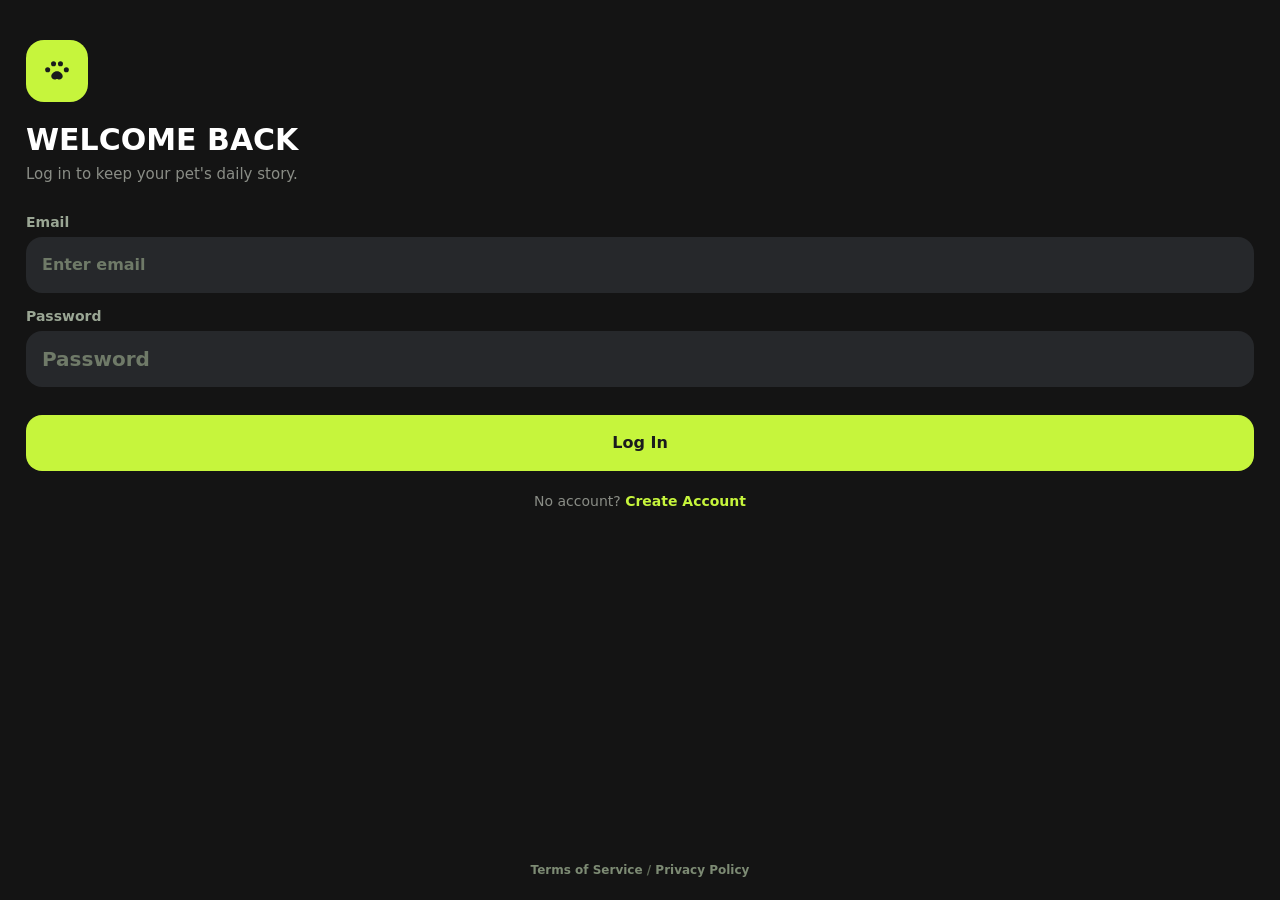
==== index.html @ 11e6fd31 "1.0" ====
<!doctype html>
<html lang="zh-CN">
  <head>
    <meta charset="UTF-8" />
    <meta name="viewport" content="width=device-width, initial-scale=1.0, maximum-scale=1.0, user-scalable=no, viewport-fit=cover" />
    <title>Yalovy</title>
    <script defer src="./assets/index-zCq4z4ru.js"></script>
    <link rel="stylesheet" href="./assets/style-DyF8mFxk.css">
  </head>
  <body>
    <div id="app"></div>
  </body>
</html>
---- assets/style-DyF8mFxk.css ----
uni-toast{position:fixed;top:0;right:0;bottom:0;left:0;z-index:999;display:block;box-sizing:border-box;pointer-events:none;font-size:16px}.uni-sample-toast{position:fixed;z-index:999;top:50%;left:50%;transform:translate(-50%,-50%);text-align:center;max-width:80%}.uni-simple-toast__text{display:inline-block;vertical-align:middle;color:#fff;background-color:rgba(17,17,17,.7);padding:10px 20px;border-radius:5px;font-size:13px;text-align:center;max-width:100%;word-break:break-word;white-space:normal}uni-toast .uni-mask{pointer-events:auto}.uni-toast{position:fixed;z-index:999;width:8em;top:50%;left:50%;transform:translate(-50%,-50%);background:rgba(17,17,17,.7);text-align:center;border-radius:5px;color:#fff}.uni-toast *{box-sizing:border-box}.uni-toast__icon{margin:20px 0 0;width:38px!important;height:38px!important;vertical-align:baseline!important}.uni-icon_toast{margin:15px 0 0}.uni-icon_toast.uni-icon-success-no-circle:before{color:#fff;font-size:55px}.uni-icon_toast.uni-loading{margin:20px 0 0;width:38px;height:38px;vertical-align:baseline}.uni-toast__content{margin:0 auto 15px;width:86%;overflow:hidden;white-space:nowrap}*{margin:0;-webkit-tap-highlight-color:transparent}html,body{-webkit-user-select:none;-moz-user-select:none;user-select:none;width:100%;height:100%}body{overflow-x:hidden;font-size:16px}uni-app,uni-page,uni-page-wrapper,uni-page-body{display:block;box-sizing:border-box;width:100%}uni-page-wrapper{position:relative}#app,uni-app,uni-page,uni-page-wrapper{height:100%}.uni-mask{position:fixed;z-index:999;top:0;right:0;left:0;bottom:0;background:rgba(0,0,0,.5)}.uni-fade-enter-active,.uni-fade-leave-active{transition-duration:.25s;transition-property:opacity;transition-timing-function:ease}.uni-fade-enter-from,.uni-fade-leave-active{opacity:0}.uni-loading,uni-button[loading]:before{background-color:transparent;background-image:url(data:image/svg+xml;base64,\ [base64]);background-repeat:no-repeat}.uni-loading{width:20px;height:20px;display:inline-block;vertical-align:middle;animation:uni-loading 1s steps(12,end) infinite;background-size:100%}@keyframes uni-loading{0%{transform:rotate3d(0,0,1,0)}to{transform:rotate3d(0,0,1,360deg)}}html{--primary-color: #007aff;--UI-BG: #fff;--UI-BG-1: #f7f7f7;--UI-BG-2: #fff;--UI-BG-3: #f7f7f7;--UI-BG-4: #4c4c4c;--UI-BG-5: #fff;--UI-FG: #000;--UI-FG-0: rgba(0, 0, 0, .9);--UI-FG-HALF: rgba(0, 0, 0, .9);--UI-FG-1: rgba(0, 0, 0, .5);--UI-FG-2: rgba(0, 0, 0, .3);--UI-FG-3: rgba(0, 0, 0, .1)}uni-page[data-type] uni-page-body{background-color:transparent}body:after{position:fixed;content:"";left:-1000px;top:-1000px;animation:shadow-preload .1s;animation-delay:3s}@keyframes shadow-preload{0%{background-image:url(https://cdn.dcloud.net.cn/img/shadow-grey.png)}to{background-image:url(https://cdn.dcloud.net.cn/img/shadow-grey.png)}}.uni-async-error{position:absolute;left:0;right:0;top:0;bottom:0;color:#999;padding:100px 10px;text-align:center}.uni-async-loading{box-sizing:border-box;width:100%;padding:50px;text-align:center}.uni-async-loading .uni-loading{width:30px;height:30px}uni-view{display:block}uni-view[hidden]{display:none}uni-text[selectable]{cursor:auto;-webkit-user-select:text;-moz-user-select:text;user-select:text}uni-text{white-space:pre-line}.top-safe-area[data-v-f0c35778]{height:var(--poetry-safe-area-top, 0px);height:max(var(--poetry-safe-area-top, 0px),env(safe-area-inset-top,0px));flex:0 0 auto}.splash-page[data-v-231bbed0]{position:relative;min-height:100vh;overflow:hidden;background:var(--petone-color-gradient-splash);color:var(--petone-color-text-primary);font-family:Nunito,SF Pro Text,system-ui,sans-serif}.splash-page--silent[data-v-231bbed0]{background:var(--petone-color-surface-deep)}.splash-content[data-v-231bbed0]{position:absolute;top:max(var(--poetry-safe-area-top, 0px),env(safe-area-inset-top,0px));right:0;bottom:0;left:0;display:flex;align-items:center;padding:0 1.5rem;flex-direction:column;justify-content:center;box-sizing:border-box;text-align:center}.logo-card[data-v-231bbed0]{display:flex;align-items:center;justify-content:center;width:7.5rem;height:7.5rem;margin-bottom:1.5rem;border-radius:2.25rem;background:var(--petone-color-primary);box-shadow:0 1.25rem 3.125rem var(--petone-color-primary-glow);color:var(--petone-color-background)}.logo-card__icon[data-v-231bbed0]{width:4rem;height:4rem}.brand-copy[data-v-231bbed0]{display:flex;align-items:center;margin-bottom:.75rem;flex-direction:column}.brand-copy__title[data-v-231bbed0]{display:block;color:var(--petone-color-text-primary);font-family:Arial Black,Nunito,system-ui,sans-serif;font-size:1.875rem;font-weight:900;line-height:1.1}.brand-copy__tagline[data-v-231bbed0]{display:block;color:var(--petone-color-text-tertiary);font-size:.9375rem;font-weight:700;line-height:1.2}.icon-mask[data-v-231bbed0]{background:currentColor;mask:var(--icon-url) center/contain no-repeat;-webkit-mask:var(--icon-url) center/contain no-repeat}.page[data-v-a22d96d7]{position:relative;min-height:100vh;overflow:hidden;background:var(--petone-color-surface);color:var(--petone-color-text-primary)}.background-preview[data-v-a22d96d7]{position:absolute;top:0;right:0;bottom:0;left:0;display:flex;flex-direction:column;gap:.875rem;padding:1.375rem;opacity:.5}.preview-title[data-v-a22d96d7]{width:55%;height:1.5rem;border-radius:.4375rem;background:var(--petone-color-surface-warm)}.preview-card[data-v-a22d96d7]{height:13.125rem;border-radius:1.125rem;background:var(--petone-color-surface-warm)}.preview-panel[data-v-a22d96d7]{height:5.625rem;border-radius:.875rem;background:var(--petone-color-surface-warm)}.overlay[data-v-a22d96d7]{position:absolute;top:0;right:0;bottom:0;left:0;background:var(--petone-color-overlay-warm)}.sheet[data-v-a22d96d7]{position:absolute;right:0;bottom:0;left:0;display:flex;flex-direction:column;gap:.875rem;max-height:80vh;overflow-y:auto;border-radius:1.5rem 1.5rem 0 0;background:var(--petone-color-surface);padding:1.5rem 1.375rem 1.75rem;animation:sheet-enter-a22d96d7 .3s ease-out}.sheet__handle[data-v-a22d96d7]{align-self:center;width:2.75rem;height:.3125rem;border-radius:.1875rem;background:var(--petone-color-border)}.sheet__title[data-v-a22d96d7]{color:var(--petone-color-text-primary);font-size:1.25rem;font-weight:800;line-height:1.2}.sheet__intro[data-v-a22d96d7],.agreement-note[data-v-a22d96d7],.term-section__content[data-v-a22d96d7]{color:var(--petone-color-text-warm);font-size:.8125rem;line-height:1.75}.agreement-note__link[data-v-a22d96d7]{color:var(--petone-button-primary);font-weight:700}.terms-list[data-v-a22d96d7]{display:flex;flex-direction:column;gap:.75rem}.term-section[data-v-a22d96d7]{display:flex;flex-direction:column;gap:.25rem}.term-section__title[data-v-a22d96d7]{color:var(--petone-color-text-primary);font-size:.84375rem;font-weight:700;line-height:1.25}.agree-button[data-v-a22d96d7]{display:flex;flex:0 0 auto;align-items:center;justify-content:center;height:3.25rem;border-radius:.875rem;background:var(--petone-button-primary);color:var(--petone-color-text-primary);font-size:.9375rem;font-weight:700}.required-note[data-v-a22d96d7]{color:var(--petone-color-text-muted);font-size:.75rem;line-height:1;text-align:center}@keyframes sheet-enter-a22d96d7{0%{transform:translateY(2.5rem)}to{transform:translateY(0)}}uni-input{display:block;font-size:16px;line-height:1.4em;height:1.4em;min-height:1.4em;overflow:hidden}uni-input[hidden]{display:none}.uni-input-wrapper,.uni-input-placeholder,.uni-input-form,.uni-input-input{outline:none;border:none;padding:0;margin:0;text-decoration:inherit}.uni-input-wrapper,.uni-input-form{display:flex;position:relative;width:100%;height:100%;flex-direction:column;justify-content:center}.uni-input-placeholder,.uni-input-input{width:100%}.uni-input-placeholder{position:absolute;top:auto!important;left:0;color:gray;overflow:hidden;text-overflow:clip;white-space:pre;word-break:keep-all;pointer-events:none;line-height:inherit}.uni-input-input{position:relative;display:block;height:100%;background:none;color:inherit;opacity:1;font:inherit;line-height:inherit;letter-spacing:inherit;text-align:inherit;text-indent:inherit;text-transform:inherit;text-shadow:inherit}.uni-input-input[type=search]::-webkit-search-cancel-button,.uni-input-input[type=search]::-webkit-search-decoration{display:none}.uni-input-input::-webkit-outer-spin-button,.uni-input-input::-webkit-inner-spin-button{-webkit-appearance:none;appearance:none;margin:0}.uni-input-input[type=number]{-moz-appearance:textfield}.uni-input-input:disabled{-webkit-text-fill-color:currentcolor}uni-scroll-view{display:block;width:100%}uni-scroll-view[hidden]{display:none}.uni-scroll-view{position:relative;-webkit-overflow-scrolling:touch;width:100%;height:100%;max-height:inherit}.uni-scroll-view-scrollbar-hidden::-webkit-scrollbar{display:none}.uni-scroll-view-scrollbar-hidden{-moz-scrollbars:none;scrollbar-width:none}.uni-scroll-view-content{width:100%;height:100%}.uni-scroll-view-refresher{position:relative;overflow:hidden;flex-shrink:0}.uni-scroll-view-refresher-container{position:absolute;width:100%;bottom:0;display:flex;flex-direction:column-reverse}.uni-scroll-view-refresh{position:absolute;top:0;left:0;right:0;bottom:0;display:flex;flex-direction:row;justify-content:center;align-items:center}.uni-scroll-view-refresh-inner{display:flex;align-items:center;justify-content:center;line-height:0;width:40px;height:40px;border-radius:50%;background-color:#fff;box-shadow:0 1px 6px rgba(0,0,0,.118),0 1px 4px rgba(0,0,0,.118)}.uni-scroll-view-refresh__spinner{transform-origin:center center;animation:uni-scroll-view-refresh-rotate 2s linear infinite}.uni-scroll-view-refresh__spinner>circle{stroke:currentColor;stroke-linecap:round;animation:uni-scroll-view-refresh-dash 2s linear infinite}@keyframes uni-scroll-view-refresh-rotate{0%{transform:rotate(0)}to{transform:rotate(360deg)}}@keyframes uni-scroll-view-refresh-dash{0%{stroke-dasharray:1,200;stroke-dashoffset:0}50%{stroke-dasharray:89,200;stroke-dashoffset:-35px}to{stroke-dasharray:89,200;stroke-dashoffset:-124px}}.login-page[data-v-77a50a2f]{min-height:100vh;overflow:hidden;background:var(--petone-color-surface-deep);color:var(--petone-color-text-primary);font-family:Nunito,SF Pro Text,system-ui,sans-serif}.login-panel[data-v-77a50a2f]{box-sizing:border-box;display:flex;min-height:calc(100vh - max(var(--poetry-safe-area-top, 0px),env(safe-area-inset-top,0px)));padding:2.5rem 1.625rem 1.3125rem;flex-direction:column}.logo-card[data-v-77a50a2f]{display:flex;align-items:center;justify-content:center;width:3.875rem;height:3.875rem;margin:0 0 1.375rem;border-radius:1.125rem;background:var(--petone-color-primary);color:var(--petone-color-background)}.logo-card__icon[data-v-77a50a2f]{width:2rem;height:2rem}.hero-copy[data-v-77a50a2f]{display:flex;margin-bottom:1.875rem;flex-direction:column}.hero-copy__title[data-v-77a50a2f]{display:block;color:var(--petone-color-text-primary);font-family:Arial Black,Nunito,system-ui,sans-serif;font-size:1.875rem;font-weight:900;line-height:1.08}.hero-copy__subtitle[data-v-77a50a2f]{display:block;margin-top:.5rem;color:var(--petone-color-text-secondary);font-size:.9375rem;font-weight:500;line-height:1.35}.form-stack[data-v-77a50a2f]{display:flex;flex-direction:column;gap:1rem}.field-block[data-v-77a50a2f]{display:flex;flex-direction:column;gap:.5rem}.field-block__label[data-v-77a50a2f]{color:var(--petone-color-text-tertiary);font-size:.875rem;font-weight:800;line-height:1}.field-input[data-v-77a50a2f]{box-sizing:border-box;display:flex;align-items:center;width:100%;height:3.5rem;border:0;border-radius:1rem;background:var(--petone-color-surface);color:var(--petone-color-text-primary);font-size:1rem;font-weight:700;line-height:3.5rem;padding:0 1rem}.field-input__control[data-v-77a50a2f]{box-sizing:border-box;width:100%;height:3.5rem;color:var(--petone-color-text-primary);font-size:1rem;font-weight:700;line-height:3.5rem}.field-input__placeholder[data-v-77a50a2f]{color:var(--petone-color-text-subtle)}.field-input--password[data-v-77a50a2f],.field-input--password .field-input__control[data-v-77a50a2f]{font-size:1.25rem}.error-message[data-v-77a50a2f]{display:block;min-height:1rem;margin-top:.6875rem;color:var(--petone-color-text-error);font-size:.8125rem;font-weight:700;line-height:1.25}.login-button[data-v-77a50a2f],.apple-button[data-v-77a50a2f]{display:flex;align-items:center;justify-content:center;height:3.5rem;border-radius:1rem;font-size:1rem;line-height:1}.login-button[data-v-77a50a2f]{margin-top:1.75rem;background:var(--petone-color-primary);color:var(--petone-color-background);font-weight:900}.login-button--disabled[data-v-77a50a2f],.apple-button--disabled[data-v-77a50a2f]{opacity:.72}.login-loading-overlay[data-v-77a50a2f]{position:fixed;z-index:50;top:0;right:0;bottom:0;left:0;display:flex;align-items:center;justify-content:center;background:var(--petone-color-surface-overlay-strong);animation:login-loading-overlay-in-77a50a2f .16s ease-out both}.login-loading-overlay__content[data-v-77a50a2f]{display:flex;align-items:center;gap:.625rem;padding:.8125rem 1rem;border:.03125rem solid var(--petone-color-border-primary-subtle);border-radius:.75rem;background:var(--petone-color-surface);box-shadow:0 .5625rem 1.3125rem var(--petone-color-overlay-soft)}.login-loading-overlay__ring[data-v-77a50a2f]{box-sizing:border-box;width:1.0625rem;height:1.0625rem;border:.125rem solid var(--petone-color-primary-border-soft);border-top-color:var(--petone-color-primary);border-radius:50%;animation:login-loading-ring-spin-77a50a2f .68s linear infinite}.login-loading-overlay__label[data-v-77a50a2f]{color:var(--petone-color-text-primary);font-size:.875rem;font-weight:800;line-height:1}.apple-button[data-v-77a50a2f]{gap:.5rem;margin-top:.875rem;background:var(--petone-color-surface);color:var(--petone-color-text-primary);font-weight:800}.apple-button__mark[data-v-77a50a2f]{position:relative;width:.9375rem;height:1.0625rem;border-radius:58% 58% 54% 54%;background:var(--petone-color-text-primary)}.apple-button__mark[data-v-77a50a2f]:before{position:absolute;top:.28125rem;right:-.21875rem;width:.5rem;height:.46875rem;border-radius:50%;background:var(--petone-color-surface);content:""}.apple-button__leaf[data-v-77a50a2f]{position:absolute;top:-.28125rem;right:.0625rem;width:.4375rem;height:.3125rem;border-radius:.4375rem 0;background:var(--petone-color-text-primary);transform:rotate(-28deg)}.signup-copy[data-v-77a50a2f]{margin-top:1.375rem;color:var(--petone-color-text-secondary);font-size:.875rem;line-height:1.2;text-align:center}.signup-copy__link[data-v-77a50a2f]{color:var(--petone-color-primary);font-weight:900}.legal-copy[data-v-77a50a2f]{margin-top:auto;padding-top:1.375rem;color:var(--petone-color-text-placeholder);font-size:.75rem;font-weight:600;line-height:1.4;text-align:center}.legal-copy__link[data-v-77a50a2f]{color:var(--petone-color-text-helper)}.legal-overlay[data-v-77a50a2f]{position:fixed;z-index:30;top:0;right:0;bottom:0;left:0;display:flex;align-items:flex-end;background:var(--petone-color-overlay-player);animation:legal-overlay-in-77a50a2f .26s ease forwards}.legal-overlay--closing[data-v-77a50a2f]{animation:legal-overlay-out-77a50a2f .26s ease forwards}.legal-sheet[data-v-77a50a2f]{box-sizing:border-box;width:100%;max-height:78vh;overflow:hidden;padding:.5625rem 1.125rem max(1.3125rem,env(safe-area-inset-bottom,0px));border-radius:1.25rem 1.25rem 0 0;background:var(--petone-color-background);box-shadow:0 -.875rem 2.5rem var(--petone-color-overlay-shadow);animation:legal-sheet-in-77a50a2f .26s cubic-bezier(.22,.61,.36,1) forwards}.legal-sheet--closing[data-v-77a50a2f]{animation:legal-sheet-out-77a50a2f .26s cubic-bezier(.4,0,1,1) forwards}.legal-sheet__handle[data-v-77a50a2f]{width:2.25rem;height:.25rem;margin:0 auto .8125rem;border-radius:31.21875rem;background:var(--petone-color-surface-input)}.legal-sheet__header[data-v-77a50a2f]{display:flex;align-items:center;gap:.625rem;padding-bottom:.75rem}.legal-sheet__title[data-v-77a50a2f]{flex:1;color:var(--petone-color-text-primary);font-family:Arial Black,Nunito,system-ui,sans-serif;font-size:1.0625rem;font-weight:900;line-height:1.2}.legal-sheet__close[data-v-77a50a2f]{width:1.375rem;height:1.375rem;color:var(--petone-color-text-tertiary);flex:0 0 1.375rem}.legal-sheet__scroll[data-v-77a50a2f]{max-height:calc(78vh - 4.4375rem)}.legal-sheet__updated[data-v-77a50a2f]{display:block;margin-bottom:.875rem;color:var(--petone-color-text-tertiary);font-size:.8125rem;font-weight:700;line-height:1.55}.legal-section[data-v-77a50a2f]{margin-bottom:.9375rem}.legal-section__title[data-v-77a50a2f]{display:block;margin-bottom:.1875rem;color:var(--petone-color-text-primary);font-size:.875rem;font-weight:900;line-height:1.5}.legal-section__content[data-v-77a50a2f]{display:block;color:var(--petone-color-text-tertiary);font-size:.84375rem;font-weight:600;line-height:1.62}@keyframes legal-overlay-in-77a50a2f{0%{opacity:0}to{opacity:1}}@keyframes legal-overlay-out-77a50a2f{0%{opacity:1}to{opacity:0}}@keyframes legal-sheet-in-77a50a2f{0%{transform:translateY(100%)}to{transform:translateY(0)}}@keyframes login-loading-overlay-in-77a50a2f{0%{opacity:0}to{opacity:1}}@keyframes login-loading-ring-spin-77a50a2f{to{transform:rotate(360deg)}}@keyframes legal-sheet-out-77a50a2f{0%{transform:translateY(0)}to{transform:translateY(100%)}}.icon-mask[data-v-77a50a2f]{background:currentColor;mask:var(--icon-url) center/contain no-repeat;-webkit-mask:var(--icon-url) center/contain no-repeat}.signup-page[data-v-331e8e8e]{min-height:100vh;overflow:hidden;background:var(--petone-color-surface-deep);color:var(--petone-color-text-primary);font-family:Nunito,SF Pro Text,system-ui,sans-serif}.signup-panel[data-v-331e8e8e]{box-sizing:border-box;min-height:calc(100vh - max(var(--poetry-safe-area-top, 0px),env(safe-area-inset-top,0px)));padding:.375rem 1.625rem 1.5rem}.page-back[data-v-331e8e8e]{display:flex;align-items:center;justify-content:flex-start;width:2.25rem;height:2.25rem;margin-bottom:1rem;color:var(--petone-color-text-primary)}.page-back__icon[data-v-331e8e8e]{width:1.3125rem;height:1.3125rem}.hero-copy[data-v-331e8e8e]{display:flex;margin-bottom:1.75rem;flex-direction:column}.hero-copy__title[data-v-331e8e8e]{display:block;color:var(--petone-color-text-primary);font-family:Arial Black,Nunito,system-ui,sans-serif;font-size:1.75rem;font-weight:900;line-height:1.1}.hero-copy__subtitle[data-v-331e8e8e]{display:block;margin-top:.5rem;color:var(--petone-color-text-secondary);font-size:.9375rem;font-weight:500;line-height:1.35}.form-stack[data-v-331e8e8e]{display:flex;flex-direction:column;gap:1rem}.field-block[data-v-331e8e8e]{display:flex;flex-direction:column;gap:.5rem}.field-block__label[data-v-331e8e8e]{color:var(--petone-color-text-tertiary);font-size:.875rem;font-weight:800;line-height:1}.field-input[data-v-331e8e8e]{box-sizing:border-box;display:flex;align-items:center;width:100%;height:3.5rem;overflow:hidden;border-radius:1rem;background:var(--petone-color-surface);color:var(--petone-color-text-primary);font-size:1rem;font-weight:700;line-height:3.5rem;padding:0 1rem;text-overflow:ellipsis;white-space:nowrap}.field-input__control[data-v-331e8e8e]{box-sizing:border-box;width:100%;height:3.5rem;color:var(--petone-color-text-primary);font-size:1rem;font-weight:700;line-height:3.5rem}.field-input__placeholder[data-v-331e8e8e]{color:var(--petone-color-text-subtle)}.field-input--password[data-v-331e8e8e],.field-input--password .field-input__control[data-v-331e8e8e]{font-size:1.25rem}.error-message[data-v-331e8e8e]{display:block;min-height:1rem;margin-top:.6875rem;color:var(--petone-color-text-error);font-size:.8125rem;font-weight:700;line-height:1.25}.signup-button[data-v-331e8e8e]{display:flex;align-items:center;justify-content:center;height:3.5rem;margin-top:1.625rem;border-radius:1rem;background:var(--petone-color-primary);color:var(--petone-color-background);font-size:1.0625rem;font-weight:900;line-height:1}.signup-button--disabled[data-v-331e8e8e]{opacity:.72}.icon-mask[data-v-331e8e8e]{background:currentColor;mask:var(--icon-url) center/contain no-repeat;-webkit-mask:var(--icon-url) center/contain no-repeat}.permission-page[data-v-8e24369c]{min-height:100vh;overflow:hidden;background:var(--petone-color-surface-deep);color:var(--petone-color-text-primary);font-family:Nunito,SF Pro Text,system-ui,sans-serif}.permission-content[data-v-8e24369c]{box-sizing:border-box;display:flex;min-height:calc(100vh - max(var(--poetry-safe-area-top, 0px),env(safe-area-inset-top,0px)));padding:0 1.75rem 1.625rem;flex-direction:column;justify-content:center}.hero-mark[data-v-8e24369c]{display:flex;align-items:center;justify-content:center;width:5.5rem;height:5.5rem;margin-bottom:1.5rem;border-radius:1.625rem;background:var(--petone-color-primary);color:var(--petone-color-background)}.hero-mark__icon[data-v-8e24369c]{width:2.625rem;height:2.625rem}.permission-title[data-v-8e24369c]{display:block;margin-bottom:1.5rem;color:var(--petone-color-text-primary);font-family:Arial Black,Nunito,system-ui,sans-serif;font-size:1.625rem;font-weight:900;line-height:1.12}.permission-list[data-v-8e24369c]{display:flex;flex-direction:column;gap:1.125rem;margin-bottom:.875rem}.permission-row[data-v-8e24369c]{display:flex;align-items:center;gap:.875rem}.permission-row__icon-box[data-v-8e24369c]{display:flex;flex:0 0 auto;align-items:center;justify-content:center;width:2.875rem;height:2.875rem;border-radius:.875rem;background:var(--petone-color-surface)}.permission-row__icon[data-v-8e24369c]{width:1.5rem;height:1.5rem}.permission-row__copy[data-v-8e24369c]{display:flex;min-width:0;flex:1;flex-direction:column}.permission-row__title[data-v-8e24369c]{display:block;color:var(--petone-color-text-primary);font-size:1rem;font-weight:900;line-height:1.25}.permission-row__description[data-v-8e24369c]{display:block;margin-top:.25rem;color:var(--petone-color-text-secondary);font-size:.84375rem;font-weight:600;line-height:1.4}.primary-action[data-v-8e24369c],.secondary-action[data-v-8e24369c]{display:flex;align-items:center;justify-content:center;width:100%;box-sizing:border-box}.primary-action[data-v-8e24369c]{height:3.5rem;margin-top:.875rem;border-radius:1rem;background:var(--petone-color-primary);color:var(--petone-color-background);font-size:1.0625rem;font-weight:900;line-height:1}.secondary-action[data-v-8e24369c]{height:3.125rem;color:var(--petone-color-text-secondary);font-size:.9375rem;font-weight:800;line-height:1}.icon-mask[data-v-8e24369c]{background:currentColor;mask:var(--icon-url) center/contain no-repeat;-webkit-mask:var(--icon-url) center/contain no-repeat}.page[data-v-68590b46]{display:flex;flex-direction:column;min-height:100vh;background:var(--petone-color-surface);color:var(--petone-color-text-primary)}.forgot-nav[data-v-68590b46]{display:flex;align-items:center;padding:.5rem 1rem}.forgot-nav__back[data-v-68590b46]{display:flex;align-items:center;justify-content:center;width:2.375rem;height:2.375rem;border-radius:.6875rem;background:var(--petone-color-surface);color:var(--petone-color-text-primary)}.forgot-nav__back-icon[data-v-68590b46]{width:1.25rem;height:1.25rem;background:currentColor;mask:url(/static/icon/back-default.svg) center/contain no-repeat;-webkit-mask:url(/static/icon/back-default.svg) center/contain no-repeat}.forgot-body[data-v-68590b46]{display:flex;flex:1;flex-direction:column;gap:1.25rem;padding:1.25rem 1.625rem 1.625rem;animation:page-enter-68590b46 .28s ease-out}.hero-copy[data-v-68590b46]{display:flex;flex-direction:column;gap:.375rem}.hero-copy__title[data-v-68590b46]{color:var(--petone-color-text-primary);font-family:Cormorant Garamond,Georgia,serif;font-size:1.875rem;font-weight:600;line-height:1.1}.hero-copy__subtitle[data-v-68590b46]{color:var(--petone-color-text-secondary);font-size:.875rem;line-height:1.6}.field-block[data-v-68590b46]{display:flex;flex-direction:column;gap:.375rem}.field-block__label[data-v-68590b46]{color:var(--petone-color-text-secondary);font-size:.75rem;font-weight:600;line-height:1}.field-input[data-v-68590b46]{box-sizing:border-box;width:100%;height:3.25rem;border:1px solid var(--petone-color-border);border-radius:.8125rem;background:var(--petone-color-background-warm);color:var(--petone-color-text-primary);font-size:.9375rem;line-height:3.25rem;padding:0 .9375rem}[data-v-68590b46] .field-input__placeholder{color:var(--petone-color-text-muted)}.primary-button[data-v-68590b46]{display:flex;align-items:center;justify-content:center;height:3.25rem;border-radius:.875rem;background:var(--petone-button-primary);color:var(--petone-color-text-primary);font-size:.9375rem;font-weight:700}.signin-copy[data-v-68590b46]{color:var(--petone-color-text-secondary);font-size:.8125rem;line-height:1.2;text-align:center}.signin-copy__link[data-v-68590b46]{color:var(--petone-button-primary);font-weight:700}@keyframes page-enter-68590b46{0%{opacity:0;transform:translateY(.5rem)}to{opacity:1;transform:translateY(0)}}.secondary-page-loading[data-v-d8b51e9b]{position:fixed;z-index:999;top:0;right:0;bottom:0;left:0;display:flex;align-items:center;justify-content:center;min-height:100vh;background:var(--petone-button-primary, var(--petone-color-background));color:var(--petone-color-text-primary)}.secondary-page-loading__indicator[data-v-d8b51e9b]{display:flex;flex-direction:column;align-items:center;gap:.625rem}.secondary-page-loading__ring[data-v-d8b51e9b]{width:2rem;height:2rem;border:.1875rem solid var(--petone-color-media-loading-track);border-top-color:var(--petone-color-text-primary);border-radius:50%;animation:secondary-page-loading-spin-d8b51e9b .88s linear infinite}.secondary-page-loading__line[data-v-d8b51e9b]{position:relative;width:4.25rem;height:.5rem;overflow:hidden;border-radius:31.21875rem;background:var(--petone-color-media-loading-track)}.secondary-page-loading__line--wide[data-v-d8b51e9b]{width:6.125rem}.secondary-page-loading__line[data-v-d8b51e9b]:after{position:absolute;top:0;right:0;bottom:0;left:0;background:linear-gradient(90deg,var(--petone-color-media-transparent),var(--petone-color-skeleton-shine),var(--petone-color-media-transparent));animation:secondary-page-loading-shimmer-d8b51e9b 1.1s infinite;content:""}@keyframes secondary-page-loading-spin-d8b51e9b{to{transform:rotate(360deg)}}@keyframes secondary-page-loading-shimmer-d8b51e9b{0%{transform:translate(-100%)}to{transform:translate(100%)}}.terms-page[data-v-0b0ffd61]{position:relative;min-height:100vh;overflow:hidden;background:var(--petone-color-background);color:var(--petone-color-text-primary);font-family:Nunito,SF Pro Text,system-ui,sans-serif}.terms-scroll[data-v-0b0ffd61]{position:absolute;top:max(var(--poetry-safe-area-top, 0px),env(safe-area-inset-top,0px));right:0;bottom:0;left:0}.terms-content[data-v-0b0ffd61]{box-sizing:border-box;min-height:100%;padding-bottom:2.5rem}.page-header[data-v-0b0ffd61]{display:flex;align-items:center;padding:.375rem 1.125rem .875rem}.page-header__back[data-v-0b0ffd61],.page-header__spacer[data-v-0b0ffd61]{width:2.5rem;height:1.75rem;flex:0 0 2.5rem}.page-header__back[data-v-0b0ffd61]{color:var(--petone-color-text-primary)}.page-header__title[data-v-0b0ffd61]{flex:1;color:var(--petone-color-text-primary);font-family:Arial Black,Nunito,system-ui,sans-serif;font-size:1.0625rem;font-weight:900;line-height:1.2;text-align:center}.terms-body[data-v-0b0ffd61]{padding:0 1.375rem 1.25rem;color:var(--petone-color-text-tertiary)}.updated-text[data-v-0b0ffd61]{display:block;margin-bottom:1.125rem;color:var(--petone-color-text-tertiary);font-size:.84375rem;font-weight:700;line-height:1.75}.terms-section[data-v-0b0ffd61]{margin-bottom:1.125rem}.terms-section__title[data-v-0b0ffd61]{display:block;margin-bottom:.125rem;color:var(--petone-color-text-primary);font-size:.84375rem;font-weight:900;line-height:1.75}.terms-section__content[data-v-0b0ffd61]{display:block;color:var(--petone-color-text-tertiary);font-size:.84375rem;font-weight:600;line-height:1.75}.icon-mask[data-v-0b0ffd61]{background:currentColor;mask:var(--icon-url) center/contain no-repeat;-webkit-mask:var(--icon-url) center/contain no-repeat}.privacy-page[data-v-51cc5ad9]{position:relative;min-height:100vh;overflow:hidden;background:var(--petone-color-background);color:var(--petone-color-text-primary);font-family:Nunito,SF Pro Text,system-ui,sans-serif}.privacy-scroll[data-v-51cc5ad9]{position:absolute;top:max(var(--poetry-safe-area-top, 0px),env(safe-area-inset-top,0px));right:0;bottom:0;left:0}.privacy-content[data-v-51cc5ad9]{box-sizing:border-box;min-height:100%;padding-bottom:2.5rem}.page-header[data-v-51cc5ad9]{display:flex;align-items:center;padding:.375rem 1.125rem .875rem}.page-header__back[data-v-51cc5ad9],.page-header__spacer[data-v-51cc5ad9]{width:2.5rem;height:1.75rem;flex:0 0 2.5rem}.page-header__back[data-v-51cc5ad9]{color:var(--petone-color-text-primary)}.page-header__title[data-v-51cc5ad9]{flex:1;color:var(--petone-color-text-primary);font-family:Arial Black,Nunito,system-ui,sans-serif;font-size:1.0625rem;font-weight:900;line-height:1.2;text-align:center}.privacy-body[data-v-51cc5ad9]{padding:0 1.375rem 1.25rem;color:var(--petone-color-text-tertiary)}.updated-text[data-v-51cc5ad9]{display:block;margin-bottom:1.125rem;color:var(--petone-color-text-tertiary);font-size:.84375rem;font-weight:700;line-height:1.75}.privacy-section[data-v-51cc5ad9]{margin-bottom:1.125rem}.privacy-section__title[data-v-51cc5ad9]{display:block;margin-bottom:.125rem;color:var(--petone-color-text-primary);font-size:.84375rem;font-weight:900;line-height:1.75}.privacy-section__content[data-v-51cc5ad9]{display:block;color:var(--petone-color-text-tertiary);font-size:.84375rem;font-weight:600;line-height:1.75}.icon-mask[data-v-51cc5ad9]{background:currentColor;mask:var(--icon-url) center/contain no-repeat;-webkit-mask:var(--icon-url) center/contain no-repeat}.app-tabbar[data-v-0d48526a]{position:fixed;right:.75rem;bottom:calc(.875rem + env(safe-area-inset-bottom));left:.75rem;z-index:30;box-sizing:border-box;display:flex;align-items:center;height:4.125rem;padding:0 .625rem;border-radius:1.5rem;background:var(--petone-color-background-deep);font-family:Helvetica Neue,Helvetica,Arial,sans-serif}.app-tabbar__item[data-v-0d48526a]{display:flex;flex-direction:column;align-items:center;justify-content:center;flex:1;min-width:0;height:100%;color:var(--petone-color-text-muted)}.app-tabbar__item--active[data-v-0d48526a]{color:var(--petone-color-primary)}.app-tabbar__item--create[data-v-0d48526a]{color:var(--petone-color-background)}.app-tabbar__icon[data-v-0d48526a]{width:1.5rem;height:1.5rem;background:currentColor;mask:var(--icon-url) center/contain no-repeat;-webkit-mask:var(--icon-url) center/contain no-repeat}.app-tabbar__active-dot[data-v-0d48526a]{width:.3125rem;height:.3125rem;margin-top:.3125rem;border-radius:50%;background:transparent}.app-tabbar__item--active .app-tabbar__active-dot[data-v-0d48526a]{background:var(--petone-color-primary)}.app-tabbar__create-button[data-v-0d48526a]{display:flex;align-items:center;justify-content:center;width:3rem;height:3rem;border-radius:50%;background:var(--petone-color-primary);box-shadow:0 .5rem 1.125rem var(--petone-color-primary-shadow)}.app-tabbar__item--active .app-tabbar__create-button[data-v-0d48526a]{box-shadow:0 .5625rem 1.3125rem var(--petone-color-primary-glow-strong)}.app-tabbar__create-icon[data-v-0d48526a]{width:1.375rem;height:1.375rem;background:currentColor;mask:var(--icon-url) center/contain no-repeat;-webkit-mask:var(--icon-url) center/contain no-repeat}.block-dialog[data-v-fdf3d062]{position:relative;display:flex;align-items:center;justify-content:center;min-height:100vh;padding:0 1.875rem;overflow:hidden;background:var(--petone-color-background);box-sizing:border-box;color:var(--petone-color-text-primary);font-family:Nunito,SF Pro Text,system-ui,sans-serif}.block-dialog__overlay[data-v-fdf3d062]{position:absolute;top:0;right:0;bottom:0;left:0;background:var(--petone-color-overlay-modal)}.block-dialog__card[data-v-fdf3d062]{position:relative;z-index:1;width:100%;padding:1.875rem 1.5rem;border-radius:1.5rem;background:var(--petone-color-surface);box-sizing:border-box;text-align:center}.block-mark[data-v-fdf3d062]{display:flex;align-items:center;justify-content:center;width:4.375rem;height:4.375rem;margin:0 auto 1rem;border-radius:31.21875rem;background:var(--petone-color-danger-soft);color:var(--petone-color-danger)}.block-mark__icon[data-v-fdf3d062]{width:2.125rem;height:2.125rem}.dialog-title[data-v-fdf3d062]{display:block;margin-bottom:.625rem;color:var(--petone-color-text-primary);font-family:Arial Black,Nunito,system-ui,sans-serif;font-size:1.25rem;font-weight:900;line-height:1.18}.dialog-description[data-v-fdf3d062]{display:block;margin-bottom:1.5rem;color:var(--petone-color-text-secondary);font-size:.90625rem;font-weight:700;line-height:1.6}.block-action[data-v-fdf3d062],.cancel-action[data-v-fdf3d062]{display:flex;align-items:center;justify-content:center;width:100%;box-sizing:border-box;font-weight:900}.block-action[data-v-fdf3d062]{height:3.25rem;margin-bottom:.625rem;border-radius:.9375rem;background:var(--petone-color-danger);color:var(--petone-color-text-primary);font-size:1rem}.cancel-action[data-v-fdf3d062]{height:3.125rem;color:var(--petone-color-text-secondary);font-size:.9375rem}.icon-mask[data-v-fdf3d062]{background:currentColor;mask:var(--icon-url) center/contain no-repeat;-webkit-mask:var(--icon-url) center/contain no-repeat}.skeleton-screen[data-v-a85bd3cd]{position:relative;box-sizing:border-box;min-height:100vh;overflow:hidden;padding:0 1.25rem 6.125rem;background:var(--petone-color-background);color:var(--petone-color-text-primary)}.skeleton-safe[data-v-a85bd3cd]{height:max(var(--poetry-safe-area-top, 0px),env(safe-area-inset-top,0px));min-height:.75rem}.skeleton[data-v-a85bd3cd]{position:relative;overflow:hidden;background:var(--petone-color-surface)}.skeleton[data-v-a85bd3cd]:after{position:absolute;top:0;right:0;bottom:0;left:0;background:linear-gradient(90deg,var(--petone-color-media-transparent),var(--petone-color-skeleton-highlight),var(--petone-color-media-transparent));animation:skeleton-shimmer-a85bd3cd 1.15s infinite;content:""}.home-status[data-v-a85bd3cd]{display:flex;align-items:center;justify-content:space-between;height:1.6875rem;margin-bottom:.5625rem}.home-status__time[data-v-a85bd3cd]{width:2.1875rem;height:.75rem;border-radius:31.21875rem}.home-status__icons[data-v-a85bd3cd]{display:flex;gap:.375rem}.home-status__signal[data-v-a85bd3cd],.home-status__battery[data-v-a85bd3cd]{width:1.375rem;height:.75rem;border-radius:.25rem}.skeleton-home__hero[data-v-a85bd3cd]{position:relative;height:21.125rem}.skeleton-ribbon[data-v-a85bd3cd]{width:5.875rem;height:1.8125rem;margin:.5625rem auto 0;border-radius:31.21875rem;background:var(--petone-color-primary)}.skeleton-hero-card[data-v-a85bd3cd]{position:absolute;left:50%;width:14.1875rem;height:16.25rem;border-radius:2rem;transform:translate(-50%)}.skeleton-hero-card--back[data-v-a85bd3cd]{top:3.4375rem;margin-left:2.3125rem;background:var(--petone-color-surface-skeleton)}.skeleton-hero-card--front[data-v-a85bd3cd]{top:2.75rem;background:var(--petone-color-surface);box-shadow:0 1.0625rem 2.5rem var(--petone-color-overlay-skeleton)}.skeleton-dot-row[data-v-a85bd3cd]{position:absolute;right:0;bottom:.375rem;left:0;display:flex;justify-content:center;gap:.4375rem}.skeleton-dot[data-v-a85bd3cd]{width:.4375rem;height:.4375rem;border-radius:50%}.skeleton-section-title[data-v-a85bd3cd],.skeleton-page-title[data-v-a85bd3cd]{height:1.1875rem;border-radius:.375rem}.skeleton-section-title[data-v-a85bd3cd]{width:5.9375rem;margin:.6875rem 0 .75rem}.home-list[data-v-a85bd3cd]{display:flex;flex-direction:column;gap:.6875rem}.home-row[data-v-a85bd3cd]{display:flex;align-items:center;gap:.6875rem;min-height:4.25rem;padding:.625rem;border-radius:1.0625rem;background:var(--petone-color-surface)}.home-row__image[data-v-a85bd3cd]{width:3rem;height:3rem;flex:0 0 3rem;border-radius:.875rem;background:var(--petone-color-surface-elevated)}.home-row__copy[data-v-a85bd3cd]{flex:1}.skeleton-line[data-v-a85bd3cd]{height:.75rem;border-radius:31.21875rem}.skeleton-line--wide[data-v-a85bd3cd]{width:82%}.skeleton-line--short[data-v-a85bd3cd]{width:52%;margin-top:.5rem}.home-row__action[data-v-a85bd3cd]{width:2rem;height:2rem;flex:0 0 2rem;border-radius:50%;background:var(--petone-color-primary)}.skeleton-page-title[data-v-a85bd3cd]{width:10.625rem;margin:.6875rem 0 .875rem}.skeleton-search[data-v-a85bd3cd]{height:2.875rem;margin-bottom:.75rem;border-radius:.875rem}.skeleton-tabs[data-v-a85bd3cd]{display:flex;gap:.5625rem;margin-bottom:.8125rem;overflow:hidden}.skeleton-tab[data-v-a85bd3cd]{width:3.75rem;height:1.8125rem;flex:0 0 3.75rem;border-radius:31.21875rem}.skeleton-tab--wide[data-v-a85bd3cd]{width:5.1875rem;flex-basis:5.1875rem}.wall-grid[data-v-a85bd3cd]{-moz-column-count:2;column-count:2;-moz-column-gap:.5625rem;column-gap:.5625rem}.wall-card[data-v-a85bd3cd]{position:relative;display:inline-block;width:100%;height:10.625rem;margin-bottom:.5625rem;overflow:hidden;border-radius:.9375rem;background:var(--petone-color-surface)}.wall-card--2[data-v-a85bd3cd],.wall-card--5[data-v-a85bd3cd]{height:13.4375rem}.wall-card--3[data-v-a85bd3cd],.wall-card--6[data-v-a85bd3cd]{height:9.375rem}.wall-card__media[data-v-a85bd3cd]{width:100%;height:100%}.wall-card__overlay[data-v-a85bd3cd]{position:absolute;top:.5625rem;right:.5625rem;left:.5625rem;display:flex;justify-content:space-between}.wall-card__badge[data-v-a85bd3cd]{width:3rem;height:1.1875rem;border-radius:31.21875rem;background:var(--petone-color-surface-overlay)}.wall-card__icon[data-v-a85bd3cd]{width:1.5rem;height:1.5rem;border-radius:50%;background:var(--petone-color-surface-overlay)}.wall-card__meta[data-v-a85bd3cd]{position:absolute;right:.5625rem;bottom:.5625rem;left:.5625rem;display:flex;align-items:center;gap:.375rem}.wall-card__avatar[data-v-a85bd3cd]{width:1.3125rem;height:1.3125rem;border-radius:50%}.wall-card__line[data-v-a85bd3cd]{width:3.4375rem;height:.6875rem;border-radius:31.21875rem}.library-grid[data-v-a85bd3cd]{display:grid;grid-template-columns:repeat(2,minmax(0,1fr));gap:.6875rem}.library-card[data-v-a85bd3cd]{position:relative;height:10.0625rem;overflow:hidden;border-radius:1.0625rem;background:var(--petone-color-surface)}.library-card__media[data-v-a85bd3cd]{width:100%;height:100%}.library-card__badge[data-v-a85bd3cd]{position:absolute;top:.5625rem;left:.5625rem;width:3rem;height:1.1875rem;border-radius:31.21875rem;background:var(--petone-color-surface-overlay)}.library-card__title[data-v-a85bd3cd]{position:absolute;right:.5625rem;bottom:.625rem;left:.5625rem;height:.875rem;border-radius:31.21875rem}.profile-head[data-v-a85bd3cd]{display:flex;align-items:center;gap:.875rem;margin:.8125rem 0 1.25rem}.profile-head__avatar[data-v-a85bd3cd]{width:4.625rem;height:4.625rem;flex:0 0 4.625rem;border-radius:50%}.profile-head__copy[data-v-a85bd3cd]{flex:1;min-width:0}.profile-head__name[data-v-a85bd3cd]{width:6.875rem;height:1.3125rem;border-radius:.375rem}.profile-head__bio[data-v-a85bd3cd]{width:8.75rem;height:.75rem;margin-top:.5625rem;border-radius:31.21875rem}.profile-head__edit[data-v-a85bd3cd]{width:3.6875rem;height:2.125rem;border-radius:31.21875rem}.profile-stats[data-v-a85bd3cd]{display:flex;min-height:4rem;margin-bottom:1.375rem;border-radius:1.125rem;background:var(--petone-color-surface)}.profile-stat[data-v-a85bd3cd]{display:flex;flex:1;align-items:center;flex-direction:column;justify-content:center}.profile-stat__value[data-v-a85bd3cd]{width:2.3125rem;height:1.0625rem;border-radius:.375rem;background:var(--petone-color-surface-elevated)}.profile-stat__label[data-v-a85bd3cd]{width:2.6875rem;height:.6875rem;margin-top:.4375rem;border-radius:31.21875rem;background:var(--petone-color-surface-elevated)}.profile-list[data-v-a85bd3cd]{display:flex;flex-direction:column;gap:.75rem}.profile-row[data-v-a85bd3cd]{display:flex;align-items:center;gap:.875rem;min-height:3.5rem;padding:0 1rem;border-radius:1rem;background:var(--petone-color-surface)}.profile-row__icon[data-v-a85bd3cd]{width:2.5rem;height:2.5rem;flex:0 0 2.5rem;border-radius:.75rem;background:var(--petone-color-surface-elevated)}.profile-row__label[data-v-a85bd3cd]{flex:1;height:.875rem;border-radius:31.21875rem}.profile-row__arrow[data-v-a85bd3cd]{width:.75rem;height:1.0625rem;border-radius:.3125rem}.skeleton-tabbar[data-v-a85bd3cd]{position:fixed;right:.75rem;bottom:calc(.875rem + env(safe-area-inset-bottom));left:.75rem;z-index:30;display:flex;align-items:center;height:4.125rem;padding:0 .625rem;border-radius:1.5rem;background:var(--petone-color-background-deep);box-sizing:border-box}.skeleton-tabbar__item[data-v-a85bd3cd]{display:flex;align-items:center;flex:1;flex-direction:column;justify-content:center}.skeleton-tabbar__icon[data-v-a85bd3cd]{width:1.5rem;height:1.5rem;border-radius:.5rem}.skeleton-tabbar__icon--create[data-v-a85bd3cd]{width:3rem;height:3rem;border-radius:50%;background:var(--petone-color-primary)}.skeleton-tabbar__dot[data-v-a85bd3cd]{width:.3125rem;height:.3125rem;margin-top:.3125rem;border-radius:50%}@keyframes skeleton-shimmer-a85bd3cd{0%{transform:translate(-100%)}to{transform:translate(100%)}}uni-image{width:320px;height:240px;display:inline-block;overflow:hidden;position:relative}uni-image[hidden]{display:none}uni-image>div{width:100%;height:100%;background-repeat:no-repeat}uni-image>img{-webkit-touch-callout:none;-webkit-user-select:none;-moz-user-select:none;user-select:none;display:block;position:absolute;top:0;left:0;width:100%;height:100%;opacity:0}uni-image>.uni-image-will-change{will-change:transform}@keyframes once-show{0%{top:0}}uni-resize-sensor,uni-resize-sensor>div{position:absolute;left:0;top:0;right:0;bottom:0;overflow:hidden}uni-resize-sensor{display:block;z-index:-1;visibility:hidden;animation:once-show 1ms}uni-resize-sensor>div>div{position:absolute;left:0;top:0}uni-resize-sensor>div:first-child>div{width:100000px;height:100000px}uni-resize-sensor>div:last-child>div{width:200%;height:200%}uni-video{width:300px;height:225px;display:inline-block;line-height:0;overflow:hidden;position:relative}uni-video[hidden]{display:none}.uni-video-container{width:100%;height:100%;background-color:#000;display:inline-block;position:absolute;top:0;left:0;overflow:hidden;-o-object-position:inherit;object-position:inherit}.uni-video-container.uni-video-type-fullscreen{position:fixed;z-index:999}.uni-video-video{width:100%;height:100%;-o-object-position:inherit;object-position:inherit}.uni-video-cover{position:absolute;top:0;left:0;bottom:0;width:100%;display:flex;flex-direction:column;justify-content:center;align-items:center;background-color:rgba(1,1,1,.5);z-index:1}.uni-video-slots{position:absolute;left:0;top:0;width:100%;height:100%;overflow:hidden;pointer-events:none}.uni-video-cover-play-button{width:75px;height:75px;line-height:75px;font-size:56px;color:rgba(255,255,255,.5);cursor:pointer}.uni-video-cover-play-button:after{content:""}.uni-video-cover-duration{color:#fff;font-size:16px;line-height:1;margin-top:10px}.uni-video-bar{height:44px;background-image:linear-gradient(-180deg,transparent,rgba(0,0,0,.5));overflow:hidden;position:absolute;bottom:0;right:0;display:flex;align-items:center;padding:0 16px;z-index:0;transform:translateZ(0)}.uni-video-bar.uni-video-bar-full{left:0}.uni-video-video-fullscreen .uni-video-bar{padding-bottom:8px}.uni-video-controls{display:flex;flex-grow:1;margin:0 8.5px;align-items:center}.uni-video-control-button{width:17px;height:17px;font-size:16px;line-height:17px;padding:0 16px 0 0;margin-left:-6px;margin-right:-6px;box-sizing:content-box;cursor:pointer}.uni-video-control-button:after{content:"";display:block;width:100%;height:100%;color:rgba(255,255,255,.5)}.uni-video-control-button.uni-video-control-button-play:after{content:""}.uni-video-control-button.uni-video-control-button-pause:after{content:""}.uni-video-current-time,.uni-video-duration{height:15px;line-height:15px;font-size:14px;color:rgba(255,255,255,.5)}.uni-video-progress-container{flex-grow:2;position:relative}.uni-video-progress{height:4px;margin:21px 12px;border-radius:20px;position:relative;cursor:pointer;display:flex;align-items:center}.uni-video-progress.uni-video-progress-progressing{height:8px}.uni-video-progress .uni-video-progress-played{background-color:#fff;border-top-left-radius:20px;border-bottom-left-radius:20px}.uni-video-progress-played,.uni-video-progress-buffered{position:absolute;left:0;top:0;width:0;height:100%;background-color:rgba(255,255,255,.3)}.uni-video-progress-buffered{border-top-right-radius:20px;border-bottom-right-radius:20px}.uni-video-ball{width:8px;height:8px;padding:14px;position:absolute;box-sizing:content-box;left:0%;margin-left:-16px}.uni-video-ball.uni-video-ball-progressing{width:16px;height:16px}.uni-video-inner{width:100%;height:100%;background-color:#fff;border-radius:50%;box-shadow:0 0 2px #ccc}.uni-video-danmu-button{width:24px;height:24px;line-height:24px;font-size:24px;white-space:nowrap;border-radius:5px;margin:0 2px;cursor:pointer;color:rgba(255,255,255,.5)}.uni-video-danmu-button:after{content:""}.uni-video-danmu-button.uni-video-danmu-button-active:after{content:""}.uni-video-fullscreen{width:32px;height:32px;line-height:32px;font-size:18px;color:rgba(255,255,255,.5);box-sizing:content-box;cursor:pointer}.uni-video-fullscreen:after{content:""}.uni-video-fullscreen.uni-video-type-fullscreen:after{content:""}.uni-video-danmu{position:absolute;top:0;left:0;bottom:0;width:100%;margin-top:14px;margin-bottom:44px;font-size:14px;line-height:14px;overflow:visible}.uni-video-danmu-item{line-height:1;position:absolute;color:#fff;white-space:nowrap;left:100%;transform:translate(0);transition-property:left,transform;transition-duration:3s;transition-timing-function:linear}.uni-video-toast{pointer-events:none;position:absolute;left:50%;top:50%;transform:translate(-50%,-50%);border-radius:5px;background-color:rgba(255,255,255,.6);color:#000;display:none}.uni-video-toast.uni-video-toast-progress{display:block;background-color:rgba(0,0,0,.5);color:rgba(255,255,255,.6);font-size:24px;line-height:18px;padding:6px}.uni-video-toast.uni-video-toast-progress .uni-video-toast-title-current-time{color:rgba(255,255,255,.9)}@font-face{font-family:uni-video-icon;src:url([data-uri]) format("truetype")}.uni-video-icon{font-family:uni-video-icon!important;text-align:center}.uni-video-loading{position:absolute;top:0;bottom:0;left:0;right:0;pointer-events:none}.uni-video-toast-container{position:relative;display:flex;flex-direction:row;align-items:center;width:22%;min-width:100px;max-width:200px;height:30px;max-height:30px;min-height:6px;background-color:rgba(0,0,0,.4);box-shadow:0 0 2px #ccc;margin:5px auto 0;border-radius:30px;overflow:hidden;transition-property:height;transition-duration:.2s;transition-timing-function:ease-in-out;opacity:.6}.uni-video-toast-container.uni-video-toast-container-thin{height:6px}.uni-video-toast-container-thin .uni-video-toast-icon{display:none}.uni-video-toast-icon{font-size:20px;position:absolute;left:10px;color:#222;z-index:1}.uni-video-toast-draw{height:100%;background-color:#fff}.post-media[data-v-2112421a]{position:relative;overflow:hidden}.post-media__asset[data-v-2112421a]{width:100%;height:100%;display:block;-o-object-fit:cover;object-fit:cover}.post-media__play-badge[data-v-2112421a]{position:absolute;right:.5625rem;bottom:.5625rem;z-index:2;display:flex;align-items:center;justify-content:center;width:1.5rem;height:1.5rem;border-radius:50%;background:var(--petone-color-overlay-sheet);box-shadow:0 .25rem .5625rem var(--petone-color-overlay-soft);pointer-events:none}.post-media__play-badge--center[data-v-2112421a]{top:50%;right:auto;bottom:auto;left:50%;transform:translate(-50%,-50%)}.post-media__play-triangle[data-v-2112421a]{width:0;height:0;margin-left:.125rem;border-top:.3125rem solid transparent;border-bottom:.3125rem solid transparent;border-left:.5rem solid var(--petone-color-text-primary)}.report-view[data-v-7574bf70]{position:relative;min-height:100vh;overflow:hidden;background:var(--petone-color-background);color:var(--petone-color-text-primary);font-family:Nunito,SF Pro Text,system-ui,sans-serif}.report-view--sheet[data-v-7574bf70]{height:100%;min-height:0}.report-scroll[data-v-7574bf70]{position:absolute;top:max(var(--poetry-safe-area-top, 0px),env(safe-area-inset-top,0px));right:0;bottom:calc(4.875rem + env(safe-area-inset-bottom,0px));left:0}.report-view--sheet .report-scroll[data-v-7574bf70]{top:1.375rem;bottom:calc(5.625rem + env(safe-area-inset-bottom,0px))}.report-content[data-v-7574bf70]{box-sizing:border-box;min-height:100%;padding:0 1.25rem 1.125rem}.report-view--sheet .report-content[data-v-7574bf70]{padding-top:.6875rem}.section-label[data-v-7574bf70]{display:block;margin-bottom:.75rem;color:var(--petone-color-text-secondary);font-size:.8125rem;font-weight:800;line-height:1.2}.reason-list[data-v-7574bf70]{display:flex;flex-direction:column;gap:.625rem;margin-bottom:1.25rem}.reason-item[data-v-7574bf70]{display:flex;align-items:center;justify-content:space-between;box-sizing:border-box;min-height:2.875rem;padding:0 1rem;border-radius:.8125rem;background:var(--petone-color-surface)}.reason-item__name[data-v-7574bf70]{flex:1;min-width:0;padding-right:.75rem;color:var(--petone-color-text-primary);font-size:.9375rem;font-weight:700;line-height:1.25}.reason-item__radio[data-v-7574bf70]{box-sizing:border-box;width:1.25rem;height:1.25rem;flex:0 0 1.25rem;border:.125rem solid var(--petone-color-border-strong);border-radius:31.21875rem}.reason-item--active .reason-item__radio[data-v-7574bf70]{border-width:.375rem;border-color:var(--petone-color-primary)}.details-box[data-v-7574bf70]{box-sizing:border-box;min-height:5.625rem;padding:.875rem 1rem;border-radius:.875rem;background:var(--petone-color-surface);color:var(--petone-color-text-subtle);font-size:.875rem;font-weight:700;line-height:1.45}.block-action[data-v-7574bf70]{display:flex;align-items:center;justify-content:center;gap:.5rem;height:3.25rem;margin-top:1rem;border-radius:.875rem;background:var(--petone-color-danger-soft);color:var(--petone-color-danger);font-size:.9375rem;font-weight:900;line-height:1}.block-action__icon[data-v-7574bf70]{width:1rem;height:1rem;flex:0 0 1rem}.report-footer[data-v-7574bf70]{position:absolute;right:1.25rem;bottom:calc(1.0625rem + env(safe-area-inset-bottom,0px));left:1.25rem;display:flex;gap:.75rem}.footer-button[data-v-7574bf70]{display:flex;align-items:center;justify-content:center;box-sizing:border-box;height:3.375rem;border-radius:1rem;font-size:1rem;font-weight:900;line-height:1}.footer-button--cancel[data-v-7574bf70]{flex:1;background:var(--petone-color-surface);color:var(--petone-color-text-primary)}.footer-button--submit[data-v-7574bf70]{flex:1.4;background:var(--petone-color-primary);color:var(--petone-color-background)}.icon-mask[data-v-7574bf70]{background:currentColor;mask:var(--icon-url) center/contain no-repeat;-webkit-mask:var(--icon-url) center/contain no-repeat}.report-component-shell[data-v-0c92888c]{position:fixed;z-index:80;top:0;right:0;bottom:0;left:0;display:flex;align-items:flex-end;overflow:hidden;background:transparent}.report-component-shell__overlay[data-v-0c92888c]{position:absolute;top:0;right:0;bottom:0;left:0;background:var(--petone-color-overlay-sheet);opacity:0;transition:opacity .24s ease}.report-component-shell__panel[data-v-0c92888c]{position:relative;z-index:1;width:100%;height:78vh;max-height:calc(100vh - 2.5rem);overflow:hidden;border-radius:1.375rem 1.375rem 0 0;background:var(--petone-color-background);box-sizing:border-box;transform:translateY(100%);transition:transform .26s cubic-bezier(.22,1,.36,1)}.report-component-shell--visible .report-component-shell__overlay[data-v-0c92888c]{opacity:1}.report-component-shell--visible .report-component-shell__panel[data-v-0c92888c]{transform:translateY(0)}.sheet-grabber[data-v-0c92888c]{position:absolute;top:.5625rem;left:50%;z-index:2;width:2.375rem;height:.25rem;border-radius:31.21875rem;background:var(--petone-color-border-strong);transform:translate(-50%)}.report-success-dialog[data-v-3001e14f]{position:relative;display:flex;align-items:center;justify-content:center;min-height:100vh;padding:0 2.125rem;overflow:hidden;background:var(--petone-color-background);box-sizing:border-box;color:var(--petone-color-text-primary);font-family:Nunito,SF Pro Text,system-ui,sans-serif;text-align:center}.report-success-dialog__overlay[data-v-3001e14f]{position:absolute;top:0;right:0;bottom:0;left:0;background:var(--petone-color-overlay-modal)}.report-success-dialog__content[data-v-3001e14f]{position:relative;z-index:1;width:100%}.success-mark[data-v-3001e14f]{display:flex;align-items:center;justify-content:center;width:6.25rem;height:6.25rem;margin:0 auto 1.5rem;border-radius:31.21875rem;background:var(--petone-color-success-soft);color:var(--petone-color-success)}.success-mark__icon[data-v-3001e14f]{width:3.25rem;height:3.25rem}.dialog-title[data-v-3001e14f]{display:block;margin-bottom:.625rem;color:var(--petone-color-text-primary);font-family:Arial Black,Nunito,system-ui,sans-serif;font-size:1.375rem;font-weight:900;line-height:1.18}.dialog-description[data-v-3001e14f]{display:block;margin-bottom:2.125rem;color:var(--petone-color-text-secondary);font-size:.9375rem;font-weight:700;line-height:1.5}.done-action[data-v-3001e14f]{display:flex;align-items:center;justify-content:center;width:100%;height:3.375rem;border-radius:1rem;background:var(--petone-color-primary);color:var(--petone-color-background);box-sizing:border-box;font-size:1rem;font-weight:900;line-height:1}.icon-mask[data-v-3001e14f]{background:currentColor;mask:var(--icon-url) center/contain no-repeat;-webkit-mask:var(--icon-url) center/contain no-repeat}.home-page[data-v-1d533647]{position:relative;min-height:100vh;overflow:hidden;background:var(--petone-color-background);color:var(--petone-color-text-primary);font-family:Nunito,SF Pro Text,system-ui,sans-serif}.home-scroll[data-v-1d533647]{height:calc(100vh - var(--poetry-safe-area-top, 0px))}.home-content[data-v-1d533647]{min-height:100%;padding:.375rem 1.25rem 7.125rem;box-sizing:border-box}.hero-section[data-v-1d533647]{position:relative;height:29.25rem;margin-bottom:.375rem}.sparkle[data-v-1d533647]{position:absolute;z-index:7;transform:rotate(45deg)}.sparkle[data-v-1d533647]:before,.sparkle[data-v-1d533647]:after{position:absolute;border-radius:31.21875rem;background:currentColor;content:""}.sparkle[data-v-1d533647]:before{top:50%;left:0;width:100%;height:.09375rem;transform:translateY(-50%)}.sparkle[data-v-1d533647]:after{top:0;left:50%;width:.09375rem;height:100%;transform:translate(-50%)}.sparkle--large[data-v-1d533647]{top:6.5rem;right:.875rem;width:.9375rem;height:.9375rem;color:var(--petone-color-feature-teal-text)}.sparkle--small[data-v-1d533647]{top:7.875rem;right:2.5rem;width:.625rem;height:.625rem;color:var(--petone-color-feature-yellow)}.pawsome-ribbon[data-v-1d533647]{position:absolute;top:.375rem;left:-.125rem;z-index:12}.ribbon-loop[data-v-1d533647]{position:absolute;top:-1rem;left:.75rem;z-index:1;width:2.875rem;height:2.875rem;border-top:.15625rem solid var(--petone-color-feature-teal-light);border-left:.15625rem solid var(--petone-color-feature-teal-light);border-radius:1.875rem .3125rem 0 1.25rem;transform:rotate(26deg)}.ribbon-chip[data-v-1d533647]{position:relative;z-index:2;display:inline-flex;align-items:center;min-height:4.25rem;padding:0 2.875rem 0 3.875rem;border:.09375rem solid var(--petone-color-border-media);border-radius:2.125rem;background:var(--petone-color-gradient-feature);box-shadow:inset 0 .125rem 0 var(--petone-color-media-highlight),0 1.125rem 2.125rem var(--petone-color-overlay-content);transform:rotate(-5deg)}.ribbon-dot[data-v-1d533647]{position:absolute;top:1.625rem;left:1.375rem;width:1.5rem;height:1.5rem;border:.21875rem solid var(--petone-color-feature-teal);border-radius:50%;background:var(--petone-color-background-media);box-shadow:inset 0 .125rem .25rem var(--petone-color-overlay-modal)}.ribbon-text[data-v-1d533647]{color:var(--petone-color-text-on-primary);font-family:Arial Black,Nunito,system-ui,sans-serif;font-size:2.5rem;font-weight:900;line-height:1}.hero-deck[data-v-1d533647]{position:absolute;top:8.25rem;left:0;z-index:3;width:15.625rem;height:18.75rem;touch-action:pan-y;overscroll-behavior:contain}.hero-deck--swiping[data-v-1d533647]{touch-action:none}.hero-card-wrap[data-v-1d533647]{position:absolute;top:0;left:0;width:15.625rem;height:18.75rem;transform-origin:50% 60%;transition:transform .22s ease,opacity .22s ease;cursor:pointer}.hero-card-wrap--0[data-v-1d533647]{z-index:30}.hero-card-wrap--1[data-v-1d533647]{z-index:20;opacity:.98;transform:translate(1.625rem) rotate(3.4deg) scale(.97)}.hero-card-wrap--2[data-v-1d533647]{z-index:10;opacity:.98;transform:translate(3.25rem) rotate(6.8deg) scale(.94)}.hero-card[data-v-1d533647]{position:relative;width:100%;height:100%;padding:.5rem;border-radius:1.875rem;background:var(--petone-color-primary-bright);box-shadow:0 0 1.625rem var(--petone-color-primary-glow-soft),0 1.375rem 2.875rem var(--petone-color-overlay-media);box-sizing:border-box}.hero-card__image-frame[data-v-1d533647]{position:relative;height:100%;overflow:hidden;border-radius:1.4375rem}.hero-card__image[data-v-1d533647]{width:100%;height:100%;display:block}.hero-card__shade[data-v-1d533647]{position:absolute;top:0;right:0;bottom:0;left:0;background:var(--petone-color-gradient-media-home)}.hero-card__more[data-v-1d533647]{position:absolute;top:.6875rem;left:.6875rem;z-index:5;display:flex;align-items:center;justify-content:center;width:2.125rem;height:2.125rem;border-radius:50%;background:var(--petone-color-surface-overlay-light);box-shadow:0 .1875rem .5rem var(--petone-color-overlay-subtle);color:var(--petone-color-text-primary)}.hero-card__badge[data-v-1d533647]{position:absolute;top:.6875rem;right:.6875rem;z-index:6;display:flex;align-items:center;gap:.3125rem;min-height:2.125rem;box-sizing:border-box;padding:0 .6875rem 0 .5625rem;border-radius:31.21875rem;background:var(--petone-color-surface-overlay-light);box-shadow:0 .1875rem .5rem var(--petone-color-overlay-subtle);color:var(--petone-color-text-primary);font-size:.75rem;font-weight:800}.hero-card__badge-icon[data-v-1d533647]{width:.8125rem;height:.8125rem;color:var(--petone-color-primary)}.hero-card__caption[data-v-1d533647]{position:absolute;right:4rem;bottom:1.125rem;left:1rem;z-index:4;display:flex;flex-direction:column}.hero-card__title[data-v-1d533647]{overflow:hidden;color:var(--petone-color-text-primary);font-family:Arial Black,Nunito,system-ui,sans-serif;font-size:1.4375rem;font-weight:900;line-height:1.12;text-overflow:ellipsis;white-space:nowrap}.hero-card__subtitle[data-v-1d533647]{overflow:hidden;margin-top:.125rem;color:var(--petone-color-text-on-media-soft);font-size:.84375rem;line-height:1.2;text-overflow:ellipsis;white-space:nowrap}.hero-card__heart[data-v-1d533647]{position:absolute;right:.875rem;bottom:1rem;z-index:4;display:flex;align-items:center;justify-content:center;width:3.125rem;height:3.125rem;border-radius:50%;background:var(--petone-color-text-primary);box-shadow:0 .375rem 1rem var(--petone-color-overlay-card);color:var(--petone-color-background)}.hero-card__heart--active[data-v-1d533647]{color:var(--petone-color-danger)}.hero-card__heart-icon[data-v-1d533647]{width:1.3125rem;height:1.3125rem}.hero-card__tint[data-v-1d533647]{position:absolute;top:0;right:0;bottom:0;left:0;border-radius:1.4375rem;pointer-events:none}.hero-card__tint--1[data-v-1d533647]{background:var(--petone-color-gradient-info);opacity:.42}.hero-card__tint--2[data-v-1d533647]{background:var(--petone-color-gradient-secondary);opacity:.42}.hero-dots[data-v-1d533647]{position:absolute;top:27.75rem;left:0;display:flex;align-items:center;justify-content:center;gap:.375rem;width:15.625rem}.hero-dot[data-v-1d533647]{width:.375rem;height:.375rem;border-radius:50%;background:var(--petone-color-surface-neutral)}.hero-dot--active[data-v-1d533647]{width:1.375rem;height:.375rem;border-radius:.1875rem;background:var(--petone-color-primary)}.list-title[data-v-1d533647]{display:block;margin:1.25rem 0 .875rem;color:var(--petone-color-text-secondary);font-size:1rem;font-weight:700}.recent-list[data-v-1d533647]{display:flex;flex-direction:column;gap:.75rem}.recent-card[data-v-1d533647]{display:flex;align-items:center;gap:.875rem;padding:.8125rem .9375rem;border-radius:1.375rem;background:var(--petone-color-text-primary);cursor:pointer}.recent-card__image[data-v-1d533647]{width:3.25rem;height:3.25rem;flex:0 0 auto;border-radius:1rem}.recent-card__body[data-v-1d533647]{flex:1;min-width:0}.recent-card__title[data-v-1d533647]{display:block;overflow:hidden;color:var(--petone-color-background);font-size:1rem;font-weight:800;line-height:1.2;text-overflow:ellipsis;white-space:nowrap}.recent-card__meta[data-v-1d533647]{display:block;overflow:hidden;margin-top:.1875rem;color:var(--petone-color-text-secondary);font-size:.8125rem;line-height:1.2;text-overflow:ellipsis;white-space:nowrap}.recent-card__action[data-v-1d533647]{display:flex;align-items:center;justify-content:center;width:2.75rem;height:2.75rem;flex:0 0 auto;border-radius:50%;background:var(--petone-color-surface-deep);color:var(--petone-color-primary)}.recent-card__action-icon[data-v-1d533647]{width:1.1875rem;height:1.1875rem}.home-dialog-layer[data-v-1d533647]{position:fixed;z-index:90;top:0;right:0;bottom:0;left:0}.home-dialog-layer--success[data-v-1d533647]{z-index:95}.icon-mask[data-v-1d533647]{width:.875rem;height:.875rem;background:currentColor;mask:var(--icon-url) center/contain no-repeat;-webkit-mask:var(--icon-url) center/contain no-repeat}.square-page[data-v-f70d8a52]{position:relative;min-height:100vh;overflow:hidden;background:var(--petone-color-background);color:var(--petone-color-text-primary);font-family:Nunito,SF Pro Text,system-ui,sans-serif}.square-fixed-header[data-v-f70d8a52]{position:absolute;top:max(var(--poetry-safe-area-top, 0px),env(safe-area-inset-top,0px));right:0;left:0;z-index:10;padding:.375rem 1.25rem .6875rem;background:var(--petone-color-background);box-sizing:border-box}.square-list-scroll[data-v-f70d8a52]{position:absolute;top:calc(max(var(--poetry-safe-area-top, 0px),env(safe-area-inset-top,0px)) + 10.1875rem);right:0;bottom:calc(5.875rem + env(safe-area-inset-bottom));left:0}.square-list-content[data-v-f70d8a52]{padding:0 1.25rem .875rem;box-sizing:border-box}.square-title[data-v-f70d8a52]{display:block;margin-bottom:.875rem;color:var(--petone-color-text-primary);font-family:Arial Black,Nunito,system-ui,sans-serif;font-size:1.5rem;font-weight:900;line-height:1.15}.search-box[data-v-f70d8a52]{display:flex;align-items:center;gap:.625rem;height:3rem;margin-bottom:1rem;padding:0 1rem;border-radius:.875rem;background:var(--petone-color-surface);box-sizing:border-box}.search-box__icon[data-v-f70d8a52]{width:1.125rem;height:1.125rem;color:var(--petone-color-text-subtle)}.search-box__text[data-v-f70d8a52]{color:var(--petone-color-text-subtle);font-size:.9375rem;font-weight:700}.category-scroll[data-v-f70d8a52]{width:100%;white-space:nowrap}.category-list[data-v-f70d8a52]{display:inline-flex;gap:.5625rem;min-width:100%}.category-chip[data-v-f70d8a52]{display:flex;align-items:center;justify-content:center;min-height:2rem;padding:0 .875rem;border-radius:31.21875rem;background:var(--petone-color-surface);color:var(--petone-color-text-secondary);font-size:.8125rem;font-weight:800;line-height:1}.category-chip--active[data-v-f70d8a52]{background:var(--petone-color-primary);color:var(--petone-color-background)}.masonry-list[data-v-f70d8a52]{-moz-column-count:2;column-count:2;-moz-column-gap:.75rem;column-gap:.75rem}.square-card[data-v-f70d8a52]{position:relative;display:inline-block;width:100%;margin-bottom:.75rem;overflow:hidden;border-radius:1.25rem;background:var(--petone-color-surface);-moz-column-break-inside:avoid;break-inside:avoid}.square-card__image[data-v-f70d8a52]{width:100%;height:100%}.square-card__shade[data-v-f70d8a52]{position:absolute;top:0;right:0;bottom:0;left:0;background:var(--petone-color-gradient-media-wall);pointer-events:none}.square-card__badge[data-v-f70d8a52]{position:absolute;top:.625rem;left:.625rem;display:flex;align-items:center;gap:.25rem;min-height:1.25rem;padding:0 .5625rem;border-radius:31.21875rem;background:var(--petone-color-overlay-content);color:var(--petone-color-primary);font-size:.65625rem;font-weight:900;backdrop-filter:blur(.375rem)}.square-card__badge--video[data-v-f70d8a52]{color:var(--petone-color-secondary)}.square-card__badge-icon[data-v-f70d8a52]{width:.6875rem;height:.6875rem}.square-card__more[data-v-f70d8a52]{position:absolute;top:.625rem;right:.625rem;z-index:2;display:flex;align-items:center;justify-content:center;width:1.75rem;height:1.75rem;border-radius:31.21875rem;background:var(--petone-color-overlay-media);backdrop-filter:blur(.25rem)}.square-card__more-icon[data-v-f70d8a52]{width:.9375rem;height:.9375rem;color:var(--petone-color-text-primary)}.square-card__save[data-v-f70d8a52]{position:absolute;top:2.75rem;right:.625rem;z-index:2;display:flex;align-items:center;justify-content:center;width:1.75rem;height:1.75rem;border-radius:31.21875rem;background:var(--petone-color-overlay-media);color:var(--petone-color-text-primary);backdrop-filter:blur(.25rem)}.square-card__save--active[data-v-f70d8a52]{background:var(--petone-color-primary-overlay);color:var(--petone-color-background)}.square-card__save-icon[data-v-f70d8a52]{width:.875rem;height:.875rem}.square-card__body[data-v-f70d8a52]{position:absolute;right:.6875rem;bottom:.6875rem;left:.6875rem}.square-card__title[data-v-f70d8a52]{display:block;color:var(--petone-color-text-primary);font-size:.84375rem;font-weight:900;line-height:1.3}.square-card__meta[data-v-f70d8a52]{display:flex;align-items:center;gap:.375rem;margin-top:.375rem}.square-card__author[data-v-f70d8a52]{display:flex;align-items:center;flex:1;min-width:0}.square-card__avatar[data-v-f70d8a52]{width:1.25rem;height:1.25rem;flex:0 0 1.25rem;border-radius:31.21875rem}.square-card__user[data-v-f70d8a52]{flex:1;min-width:0;overflow:hidden;margin-left:.375rem;color:var(--petone-color-text-on-media);text-overflow:ellipsis;white-space:nowrap;font-size:.71875rem;font-weight:700}.square-card__likes[data-v-f70d8a52]{display:flex;align-items:center;gap:.15625rem;color:var(--petone-color-text-primary);font-size:.71875rem;font-weight:800}.square-card__likes--active[data-v-f70d8a52]{color:var(--petone-color-danger)}.square-card__heart[data-v-f70d8a52]{width:.6875rem;height:.6875rem;color:currentColor}.square-dialog-layer[data-v-f70d8a52]{position:fixed;z-index:90;top:0;right:0;bottom:0;left:0}.square-dialog-layer--success[data-v-f70d8a52]{z-index:95}.icon-mask[data-v-f70d8a52]{background:currentColor;mask:var(--icon-url) center/contain no-repeat;-webkit-mask:var(--icon-url) center/contain no-repeat}.search-page[data-v-73d46b90]{position:relative;min-height:100vh;overflow:hidden;background:var(--petone-color-background);color:var(--petone-color-text-primary);font-family:Nunito,SF Pro Text,system-ui,sans-serif}.search-scroll[data-v-73d46b90]{position:absolute;top:max(var(--poetry-safe-area-top, 0px),env(safe-area-inset-top,0px));right:0;bottom:0;left:0}.search-content[data-v-73d46b90]{padding:.375rem 1.25rem 1.75rem;box-sizing:border-box}.search-header[data-v-73d46b90]{display:flex;align-items:center;gap:.625rem;margin-bottom:1rem}.search-header__back[data-v-73d46b90]{width:1.5rem;height:1.5rem;flex:0 0 1.5rem;color:var(--petone-color-text-primary)}.search-box[data-v-73d46b90]{display:flex;align-items:center;flex:1;gap:.5625rem;height:2.75rem;padding:0 .875rem;border-radius:.75rem;background:var(--petone-color-surface);box-sizing:border-box}.search-box__icon[data-v-73d46b90]{width:1.0625rem;height:1.0625rem;color:var(--petone-color-text-subtle)}.search-box__input[data-v-73d46b90]{flex:1;min-width:0;overflow:hidden;color:var(--petone-color-text-primary);text-overflow:ellipsis;white-space:nowrap;font-size:.875rem;font-weight:800;line-height:2.75rem}[data-v-73d46b90]::deep(.search-box__placeholder){color:var(--petone-color-text-subtle);font-weight:700}.section-label[data-v-73d46b90]{display:block;margin-bottom:.75rem;color:var(--petone-color-text-secondary);font-size:.8125rem;font-weight:800;line-height:1.2}.popular-list[data-v-73d46b90]{display:flex;flex-wrap:wrap;gap:.625rem;margin-bottom:1.5rem}.popular-chip[data-v-73d46b90]{display:flex;align-items:center;min-height:2.25rem;padding:0 1rem;border-radius:31.21875rem;background:var(--petone-color-surface);color:var(--petone-color-text-tertiary);font-size:.875rem;font-weight:700}.popular-chip--active[data-v-73d46b90]{background:var(--petone-color-primary);color:var(--petone-color-background);font-weight:900}.result-list[data-v-73d46b90]{display:flex;flex-direction:column;gap:.75rem}.result-card[data-v-73d46b90]{display:flex;align-items:center;gap:.75rem}.result-card__media[data-v-73d46b90]{position:relative;width:4rem;height:4rem;flex:0 0 4rem;overflow:hidden;border-radius:.875rem;background:var(--petone-color-surface)}.result-card__image[data-v-73d46b90]{width:100%;height:100%}.result-card__badge[data-v-73d46b90]{position:absolute;top:.25rem;left:.25rem;min-height:.9375rem;padding:0 .375rem;border-radius:31.21875rem;background:var(--petone-color-overlay-image);color:var(--petone-color-primary);font-size:.5625rem;font-weight:900;line-height:.9375rem}.result-card__badge--video[data-v-73d46b90]{color:var(--petone-color-secondary)}.result-card__body[data-v-73d46b90]{display:flex;flex:1;min-width:0;flex-direction:column;gap:.25rem}.result-card__title[data-v-73d46b90]{overflow:hidden;color:var(--petone-color-text-primary);text-overflow:ellipsis;white-space:nowrap;font-size:.9375rem;font-weight:800;line-height:1.25}.result-card__meta[data-v-73d46b90]{display:flex;align-items:center;gap:.3125rem;color:var(--petone-color-text-secondary);font-size:.8125rem;font-weight:700}.result-card__likes[data-v-73d46b90]{display:flex;align-items:center;gap:.15625rem}.result-card__heart[data-v-73d46b90]{width:.75rem;height:.75rem;color:var(--petone-color-text-secondary)}.empty-state[data-v-73d46b90]{display:flex;align-items:center;flex-direction:column;padding:2.625rem 1.25rem 1.25rem;text-align:center}.empty-state__icon[data-v-73d46b90]{width:2rem;height:2rem;margin-bottom:.875rem;color:var(--petone-color-text-subtle)}.empty-state__title[data-v-73d46b90]{display:block;margin-bottom:.375rem;color:var(--petone-color-text-primary);font-size:1rem;font-weight:900}.empty-state__text[data-v-73d46b90]{display:block;color:var(--petone-color-text-secondary);font-size:.8125rem;font-weight:700;line-height:1.45}.icon-mask[data-v-73d46b90]{background:currentColor;mask:var(--icon-url) center/contain no-repeat;-webkit-mask:var(--icon-url) center/contain no-repeat}.post-detail-page[data-v-3ba2288d]{position:relative;min-height:100vh;overflow:hidden;background:var(--petone-color-background);color:var(--petone-color-text-primary);font-family:Nunito,SF Pro Text,system-ui,sans-serif}.detail-scroll[data-v-3ba2288d]{position:absolute;top:max(var(--poetry-safe-area-top, 0px),env(safe-area-inset-top,0px));right:0;bottom:0;left:0}.detail-content[data-v-3ba2288d]{padding-bottom:1.875rem;box-sizing:border-box}.detail-header[data-v-3ba2288d]{display:flex;align-items:center;gap:.6875rem;padding:.375rem 1.125rem .75rem}.detail-header__back[data-v-3ba2288d]{width:1.5rem;height:1.5rem;flex:0 0 1.5rem;color:var(--petone-color-text-primary)}.detail-header__avatar[data-v-3ba2288d]{width:2.375rem;height:2.375rem;flex:0 0 2.375rem;border-radius:31.21875rem}.detail-header__profile[data-v-3ba2288d]{display:flex;flex:1;min-width:0;flex-direction:column;gap:.1875rem}.detail-header__name[data-v-3ba2288d]{overflow:hidden;color:var(--petone-color-text-primary);text-overflow:ellipsis;white-space:nowrap;font-size:.9375rem;font-weight:900;line-height:1.2}.detail-header__time[data-v-3ba2288d]{color:var(--petone-color-text-secondary);font-size:.75rem;font-weight:700;line-height:1.2}.detail-header__more[data-v-3ba2288d]{display:flex;align-items:center;justify-content:center;width:1.5rem;height:1.5rem;flex:0 0 1.5rem}.detail-header__more-icon[data-v-3ba2288d]{width:1.25rem;height:1.25rem;color:var(--petone-color-text-primary)}.media-card[data-v-3ba2288d]{position:relative;height:26.875rem;margin:0 1.125rem;overflow:hidden;border-radius:1.5rem;background:var(--petone-color-surface)}.media-card__image[data-v-3ba2288d]{width:100%;height:100%}.content-badge[data-v-3ba2288d]{position:absolute;top:.75rem;left:.75rem;display:flex;align-items:center;gap:.25rem;min-height:1.375rem;padding:0 .6875rem;border-radius:31.21875rem;background:var(--petone-color-overlay-content);color:var(--petone-color-primary);font-size:.6875rem;font-weight:900;backdrop-filter:blur(.375rem)}.content-badge__icon[data-v-3ba2288d]{width:.75rem;height:.75rem}.detail-body[data-v-3ba2288d]{padding:1rem 1.25rem 0}.tag-row[data-v-3ba2288d]{display:flex;flex-wrap:wrap;gap:.5rem;margin-bottom:.875rem}.status-tag[data-v-3ba2288d],.mood-tag[data-v-3ba2288d]{display:flex;align-items:center;min-height:1.75rem;padding:0 .75rem;border-radius:31.21875rem;font-size:.75rem;font-weight:900;line-height:1}.status-tag[data-v-3ba2288d]{gap:.25rem;background:var(--petone-color-success-soft);color:var(--petone-color-success)}.status-tag__icon[data-v-3ba2288d]{width:.75rem;height:.75rem}.mood-tag[data-v-3ba2288d]{background:var(--petone-color-secondary-soft);color:var(--petone-color-secondary-light)}.post-text[data-v-3ba2288d]{display:block;color:var(--petone-color-text-soft);font-size:1rem;font-weight:700;line-height:1.55}.action-row[data-v-3ba2288d]{display:flex;gap:.625rem;padding:1.25rem 1.25rem 0}.action-button[data-v-3ba2288d]{display:flex;align-items:center;justify-content:center;flex:1;gap:.3125rem;height:3rem;border-radius:.875rem;background:var(--petone-color-surface);color:var(--petone-color-text-primary);font-size:.875rem;font-weight:900}.action-button--like.action-button--active[data-v-3ba2288d],.action-button--save.action-button--active[data-v-3ba2288d]{background:var(--petone-color-primary);color:var(--petone-color-background)}.action-button__icon[data-v-3ba2288d]{width:1rem;height:1rem}.detail-dialog-layer[data-v-3ba2288d]{position:fixed;z-index:90;top:0;right:0;bottom:0;left:0}.detail-dialog-layer--success[data-v-3ba2288d]{z-index:95}.icon-mask[data-v-3ba2288d]{background:currentColor;mask:var(--icon-url) center/contain no-repeat;-webkit-mask:var(--icon-url) center/contain no-repeat}.video-detail-page[data-v-1dd12963]{position:relative;min-height:100vh;overflow:hidden;background:var(--petone-color-background-deep);color:var(--petone-color-text-primary);font-family:Nunito,SF Pro Text,system-ui,sans-serif}.detail-scroll[data-v-1dd12963]{position:absolute;top:max(var(--poetry-safe-area-top, 0px),env(safe-area-inset-top,0px));right:0;bottom:0;left:0}.detail-content[data-v-1dd12963]{padding-bottom:1.875rem;box-sizing:border-box}.detail-header[data-v-1dd12963]{display:flex;align-items:center;gap:.6875rem;padding:.375rem 1.125rem .75rem}.detail-header__back[data-v-1dd12963]{width:1.5rem;height:1.5rem;flex:0 0 1.5rem;color:var(--petone-color-text-primary)}.detail-header__title[data-v-1dd12963]{flex:1;color:var(--petone-color-text-primary);font-size:.9375rem;font-weight:900;line-height:1.2}.detail-header__more[data-v-1dd12963]{display:flex;align-items:center;justify-content:center;width:1.5rem;height:1.5rem;flex:0 0 1.5rem}.detail-header__more-icon[data-v-1dd12963]{width:1.25rem;height:1.25rem;color:var(--petone-color-text-primary)}.video-player[data-v-1dd12963]{position:relative;height:26.25rem;overflow:hidden;background:var(--petone-color-background)}.video-player__image[data-v-1dd12963]{width:100%;height:100%}.video-player__image[data-v-1dd12963] uni-video::-webkit-media-controls-timeline,.video-player__image[data-v-1dd12963] uni-video::-webkit-media-controls-start-playback-button,.video-player__image[data-v-1dd12963] uni-video::-webkit-media-controls-play-button,.video-player__image[data-v-1dd12963] uni-video::-webkit-media-controls-current-time-display,.video-player__image[data-v-1dd12963] uni-video::-webkit-media-controls-time-remaining-display{display:none}.video-player__shade[data-v-1dd12963]{position:absolute;top:0;right:0;bottom:0;left:0;background:var(--petone-color-gradient-media-video);pointer-events:none}.video-play-button[data-v-1dd12963]{position:absolute;top:50%;left:50%;z-index:4;display:flex;align-items:center;justify-content:center;width:4.125rem;height:4.125rem;border-radius:50%;background:var(--petone-color-overlay-player);box-shadow:0 .5625rem 1.4375rem var(--petone-color-overlay-shadow);transform:translate(-50%,-50%);transition:opacity .18s ease,transform .18s ease}.video-play-button--playing[data-v-1dd12963]{background:var(--petone-color-overlay-video-control)}.video-play-button--hidden[data-v-1dd12963]{opacity:0;pointer-events:none;transform:translate(-50%,-50%) scale(.92)}.video-play-button__triangle[data-v-1dd12963]{width:0;height:0;margin-left:.25rem;border-top:.75rem solid transparent;border-bottom:.75rem solid transparent;border-left:1.125rem solid var(--petone-color-text-primary)}.video-play-button__pause[data-v-1dd12963]{display:flex;align-items:center;justify-content:center;gap:.4375rem}.video-play-button__pause-bar[data-v-1dd12963]{width:.4375rem;height:1.5rem;border-radius:31.21875rem;background:var(--petone-color-text-primary)}.content-badge[data-v-1dd12963]{position:absolute;top:.875rem;left:.875rem;display:flex;align-items:center;gap:.25rem;min-height:1.375rem;padding:0 .6875rem;border-radius:31.21875rem;background:var(--petone-color-overlay-content);color:var(--petone-color-secondary);font-size:.6875rem;font-weight:900;backdrop-filter:blur(.375rem);pointer-events:none}.content-badge__icon[data-v-1dd12963]{width:.75rem;height:.75rem}.progress-track[data-v-1dd12963]{position:absolute;right:.875rem;bottom:.875rem;left:.875rem;z-index:3;height:.25rem;overflow:hidden;border-radius:31.21875rem;background:var(--petone-color-media-control);pointer-events:none}.progress-track__value[data-v-1dd12963]{width:38%;height:100%;border-radius:31.21875rem;background:var(--petone-color-primary);transition:width .16s linear}.detail-body[data-v-1dd12963]{padding:1rem 1.25rem 0}.author-row[data-v-1dd12963]{display:flex;align-items:center;gap:.6875rem;margin-bottom:.875rem}.author-row__avatar[data-v-1dd12963]{width:2.5rem;height:2.5rem;flex:0 0 2.5rem;border-radius:31.21875rem}.author-row__profile[data-v-1dd12963]{display:flex;flex:1;min-width:0;flex-direction:column;gap:.1875rem}.author-row__name[data-v-1dd12963]{overflow:hidden;color:var(--petone-color-text-primary);text-overflow:ellipsis;white-space:nowrap;font-size:.9375rem;font-weight:900;line-height:1.2}.author-row__meta[data-v-1dd12963]{color:var(--petone-color-text-secondary);font-size:.75rem;font-weight:700;line-height:1.2}.follow-button[data-v-1dd12963]{display:flex;align-items:center;justify-content:center;min-width:3.5rem;height:2.25rem;padding:0 1rem;border-radius:31.21875rem;background:var(--petone-color-primary);color:var(--petone-color-background);box-sizing:border-box;font-size:.8125rem;font-weight:900}.follow-button--active[data-v-1dd12963]{background:var(--petone-color-success-soft);color:var(--petone-color-success)}.follow-button--pending[data-v-1dd12963],.follow-button--disabled[data-v-1dd12963]{background:var(--petone-color-surface);color:var(--petone-color-text-secondary)}.post-text[data-v-1dd12963]{display:block;color:var(--petone-color-text-soft);font-size:.96875rem;font-weight:700;line-height:1.55}.tag-row[data-v-1dd12963]{display:flex;flex-wrap:wrap;gap:.5rem;margin-top:.875rem}.status-tag[data-v-1dd12963],.mood-tag[data-v-1dd12963]{display:flex;align-items:center;min-height:1.75rem;padding:0 .75rem;border-radius:31.21875rem;font-size:.75rem;font-weight:900;line-height:1}.status-tag[data-v-1dd12963]{gap:.25rem;background:var(--petone-color-success-soft);color:var(--petone-color-success)}.status-tag__icon[data-v-1dd12963]{width:.75rem;height:.75rem}.mood-tag[data-v-1dd12963]{background:var(--petone-color-secondary-soft);color:var(--petone-color-secondary-light)}.action-row[data-v-1dd12963]{display:flex;gap:.625rem;padding-top:1.125rem}.action-button[data-v-1dd12963]{display:flex;align-items:center;justify-content:center;flex:1;gap:.3125rem;height:3rem;border-radius:.875rem;background:var(--petone-color-surface);color:var(--petone-color-text-primary);font-size:.875rem;font-weight:900}.action-button--like.action-button--active[data-v-1dd12963],.action-button--save.action-button--active[data-v-1dd12963]{background:var(--petone-color-primary);color:var(--petone-color-background)}.action-button__icon[data-v-1dd12963]{width:1rem;height:1rem}.detail-dialog-layer[data-v-1dd12963]{position:fixed;z-index:90;top:0;right:0;bottom:0;left:0}.detail-dialog-layer--success[data-v-1dd12963]{z-index:95}.icon-mask[data-v-1dd12963]{background:currentColor;mask:var(--icon-url) center/contain no-repeat;-webkit-mask:var(--icon-url) center/contain no-repeat}.user-profile-page[data-v-607275c5]{position:relative;min-height:100vh;overflow:hidden;background:var(--petone-color-background);color:var(--petone-color-text-primary);font-family:Nunito,SF Pro Text,system-ui,sans-serif}.profile-scroll[data-v-607275c5]{position:absolute;top:max(var(--poetry-safe-area-top, 0px),env(safe-area-inset-top,0px));right:0;bottom:0;left:0}.profile-content[data-v-607275c5]{min-height:100%;padding-bottom:1.625rem;box-sizing:border-box}.profile-header[data-v-607275c5]{display:flex;align-items:center;justify-content:space-between;padding:.375rem 1.125rem .25rem}.profile-header__back[data-v-607275c5]{width:1.5rem;height:1.5rem;color:var(--petone-color-text-primary)}.profile-header__more[data-v-607275c5]{display:flex;align-items:center;justify-content:center;width:1.5rem;height:1.5rem}.profile-header__more-icon[data-v-607275c5]{width:1.25rem;height:1.25rem;color:var(--petone-color-text-primary)}.profile-summary[data-v-607275c5]{display:flex;flex-direction:column;align-items:center;padding:.375rem 1.25rem 0}.profile-summary__avatar[data-v-607275c5]{width:5.5rem;height:5.5rem;margin-bottom:.75rem;border-radius:31.21875rem}.profile-summary__name[data-v-607275c5]{display:block;color:var(--petone-color-text-primary);font-family:Arial Black,Nunito,system-ui,sans-serif;font-size:1.375rem;font-weight:900;line-height:1.18}.profile-summary__bio[data-v-607275c5]{display:flex;align-items:center;justify-content:center;gap:.25rem;max-width:100%;margin:.25rem 0 .875rem;color:var(--petone-color-text-secondary);text-align:center;font-size:.875rem;font-weight:700;line-height:1.35}.profile-summary__paw[data-v-607275c5]{width:.875rem;height:.875rem;flex:0 0 .875rem;color:var(--petone-color-success)}.stats-row[data-v-607275c5]{display:flex;align-items:center;gap:1.375rem;align-self:stretch;margin-bottom:.875rem}.stats-row__item[data-v-607275c5]{display:flex;align-items:baseline;gap:.3125rem}.stats-row__value[data-v-607275c5]{color:var(--petone-color-text-primary);font-family:Arial Black,Nunito,system-ui,sans-serif;font-size:1rem;font-weight:900;line-height:1}.stats-row__label[data-v-607275c5]{color:var(--petone-color-text-secondary);font-size:.8125rem;font-weight:700}.action-row[data-v-607275c5]{display:flex;align-self:stretch;gap:.75rem;margin-bottom:1.25rem}.follow-button[data-v-607275c5],.message-button[data-v-607275c5]{display:flex;align-items:center;justify-content:center;flex:1;height:3rem;border-radius:.875rem;box-sizing:border-box;font-size:.9375rem;font-weight:900}.follow-button[data-v-607275c5]{background:var(--petone-color-primary);color:var(--petone-color-background)}.follow-button--active[data-v-607275c5]{background:var(--petone-color-success-soft);color:var(--petone-color-success)}.follow-button--pending[data-v-607275c5],.follow-button--disabled[data-v-607275c5]{background:var(--petone-color-surface);color:var(--petone-color-text-secondary)}.message-button[data-v-607275c5]{gap:.375rem;background:var(--petone-color-surface);color:var(--petone-color-text-subtle)}.message-button--enabled[data-v-607275c5]{background:var(--petone-color-success-soft);color:var(--petone-color-primary)}.message-button--disabled[data-v-607275c5]{background:var(--petone-color-surface);color:var(--petone-color-text-subtle)}.message-button__icon[data-v-607275c5]{width:.9375rem;height:.9375rem}.profile-grid[data-v-607275c5]{display:grid;grid-template-columns:repeat(3,minmax(0,1fr));gap:.25rem;padding:0 .375rem}.profile-card[data-v-607275c5]{position:relative;aspect-ratio:.8;overflow:hidden;border-radius:.75rem;background:var(--petone-color-surface)}.profile-card__image[data-v-607275c5]{width:100%;height:100%}.profile-card__shade[data-v-607275c5]{position:absolute;top:0;right:0;bottom:0;left:0;background:var(--petone-color-gradient-media-profile);pointer-events:none}.profile-card__badge[data-v-607275c5]{position:absolute;top:.375rem;left:.375rem;min-height:1rem;padding:0 .4375rem;border-radius:31.21875rem;background:var(--petone-color-overlay-content);color:var(--petone-color-primary);font-size:.59375rem;font-weight:900;line-height:1rem}.profile-card__badge--video[data-v-607275c5]{color:var(--petone-color-secondary)}.profile-card__more[data-v-607275c5]{position:absolute;top:.375rem;right:.375rem;z-index:2;display:flex;align-items:center;justify-content:center;width:1.5rem;height:1.5rem;border-radius:31.21875rem;background:var(--petone-color-overlay-content);backdrop-filter:blur(.25rem)}.profile-card__more-icon[data-v-607275c5]{width:.875rem;height:.875rem;color:var(--petone-color-text-primary)}.empty-state[data-v-607275c5]{display:flex;align-items:center;flex-direction:column;padding:2.625rem 1.25rem 1.25rem;text-align:center}.empty-state__icon[data-v-607275c5]{width:2rem;height:2rem;margin-bottom:.875rem;color:var(--petone-color-success)}.empty-state__title[data-v-607275c5]{display:block;margin-bottom:.375rem;color:var(--petone-color-text-primary);font-size:1rem;font-weight:900}.empty-state__text[data-v-607275c5]{display:block;color:var(--petone-color-text-secondary);font-size:.8125rem;font-weight:700;line-height:1.45}.profile-dialog-layer[data-v-607275c5]{position:fixed;z-index:90;top:0;right:0;bottom:0;left:0}.profile-dialog-layer--success[data-v-607275c5]{z-index:95}.icon-mask[data-v-607275c5]{background:currentColor;mask:var(--icon-url) center/contain no-repeat;-webkit-mask:var(--icon-url) center/contain no-repeat}.relationship-profile-page[data-v-9cf633fe]{position:relative;min-height:100vh;overflow:hidden;background:var(--petone-color-background);color:var(--petone-color-text-primary);font-family:Nunito,SF Pro Text,system-ui,sans-serif}.profile-scroll[data-v-9cf633fe]{position:absolute;top:max(var(--poetry-safe-area-top, 0px),env(safe-area-inset-top,0px));right:0;bottom:0;left:0}.profile-content[data-v-9cf633fe]{min-height:100%;padding-bottom:1.625rem;box-sizing:border-box}.profile-header[data-v-9cf633fe]{display:flex;align-items:center;justify-content:space-between;padding:.375rem 1.125rem .25rem}.profile-header__back[data-v-9cf633fe]{width:1.5rem;height:1.5rem;color:var(--petone-color-text-primary)}.profile-header__more[data-v-9cf633fe]{display:flex;align-items:center;justify-content:center;width:1.5rem;height:1.5rem}.profile-header__more-icon[data-v-9cf633fe]{width:1.25rem;height:1.25rem;color:var(--petone-color-text-primary)}.profile-summary[data-v-9cf633fe]{display:flex;flex-direction:column;align-items:center;padding:.375rem 1.25rem 0}.profile-summary__avatar[data-v-9cf633fe]{width:5.5rem;height:5.5rem;margin-bottom:.75rem;border-radius:31.21875rem}.profile-name-row[data-v-9cf633fe]{display:flex;align-items:center;justify-content:center;flex-wrap:wrap;gap:.5rem;max-width:100%}.profile-summary__name[data-v-9cf633fe]{display:block;color:var(--petone-color-text-primary);font-family:Arial Black,Nunito,system-ui,sans-serif;font-size:1.375rem;font-weight:900;line-height:1.18}.friends-badge[data-v-9cf633fe]{display:flex;align-items:center;gap:.25rem;min-height:1.3125rem;padding:0 .625rem;border-radius:31.21875rem;background:var(--petone-color-success-soft);color:var(--petone-color-success);font-size:.6875rem;font-weight:900;line-height:1}.friends-badge__icon[data-v-9cf633fe]{width:.875rem;height:.875rem}.profile-summary__bio[data-v-9cf633fe]{display:flex;align-items:center;justify-content:center;gap:.25rem;max-width:100%;margin:.25rem 0 .875rem;color:var(--petone-color-text-secondary);text-align:center;font-size:.875rem;font-weight:700;line-height:1.35}.profile-summary__paw[data-v-9cf633fe]{width:.875rem;height:.875rem;flex:0 0 .875rem;color:var(--petone-color-text-secondary)}.stats-row[data-v-9cf633fe]{display:flex;align-items:center;gap:1.375rem;align-self:stretch;margin-bottom:1rem}.stats-row__item[data-v-9cf633fe]{display:flex;align-items:baseline;gap:.3125rem}.stats-row__value[data-v-9cf633fe]{color:var(--petone-color-text-primary);font-family:Arial Black,Nunito,system-ui,sans-serif;font-size:1rem;font-weight:900;line-height:1}.stats-row__label[data-v-9cf633fe]{color:var(--petone-color-text-secondary);font-size:.8125rem;font-weight:700}.relationship-note[data-v-9cf633fe]{display:flex;align-items:center;align-self:stretch;gap:.625rem;min-height:2.75rem;margin-bottom:.875rem;padding:.625rem .875rem;border:.0625rem solid;border-radius:.875rem;box-sizing:border-box;font-size:.78125rem;font-weight:800;line-height:1.4}.relationship-note--pending[data-v-9cf633fe]{border-color:var(--petone-color-tag-pending-border);background:var(--petone-color-tag-pending-background);color:var(--petone-color-tag-pending-text)}.relationship-note--mutual[data-v-9cf633fe]{border-color:var(--petone-color-tag-mutual-border);background:var(--petone-color-tag-mutual-background);color:var(--petone-color-success)}.relationship-note__icon[data-v-9cf633fe]{width:1rem;height:1rem;flex:0 0 1rem}.action-row[data-v-9cf633fe]{display:flex;align-self:stretch;gap:.75rem;margin-bottom:1.375rem}.state-button[data-v-9cf633fe],.message-button[data-v-9cf633fe]{display:flex;align-items:center;justify-content:center;gap:.375rem;height:3rem;border-radius:.875rem;box-sizing:border-box;font-size:.9375rem;font-weight:900}.state-button[data-v-9cf633fe]{flex:1;border:.09375rem solid var(--petone-color-border);background:var(--petone-color-surface);color:var(--petone-color-text-tertiary)}.message-button[data-v-9cf633fe]{flex:1;background:var(--petone-color-surface);color:var(--petone-color-text-subtle)}.message-button--active[data-v-9cf633fe]{flex:1.3;background:var(--petone-color-primary);color:var(--petone-color-background)}.state-button__icon[data-v-9cf633fe],.message-button__icon[data-v-9cf633fe]{width:.9375rem;height:.9375rem}.profile-grid[data-v-9cf633fe]{display:grid;grid-template-columns:repeat(3,minmax(0,1fr));gap:.25rem;padding:0 .375rem}.profile-card[data-v-9cf633fe]{position:relative;aspect-ratio:.8;overflow:hidden;border-radius:.75rem;background:var(--petone-color-surface)}.profile-card__image[data-v-9cf633fe]{width:100%;height:100%}.profile-card__more[data-v-9cf633fe]{position:absolute;top:.375rem;right:.375rem;z-index:2;display:flex;align-items:center;justify-content:center;width:1.5rem;height:1.5rem;border-radius:31.21875rem;background:var(--petone-color-overlay-content);backdrop-filter:blur(.25rem)}.profile-card__more-icon[data-v-9cf633fe]{width:.875rem;height:.875rem;color:var(--petone-color-text-primary)}.icon-mask[data-v-9cf633fe]{background:currentColor;mask:var(--icon-url) center/contain no-repeat;-webkit-mask:var(--icon-url) center/contain no-repeat}.connections-page[data-v-c48c89b2]{position:relative;min-height:100vh;overflow:hidden;background:var(--petone-color-background);color:var(--petone-color-text-primary);font-family:Nunito,SF Pro Text,system-ui,sans-serif}.connections-scroll[data-v-c48c89b2]{position:absolute;top:max(var(--poetry-safe-area-top, 0px),env(safe-area-inset-top,0px));right:0;bottom:0;left:0}.connections-content[data-v-c48c89b2]{box-sizing:border-box;min-height:100%;padding-bottom:2rem}.page-header[data-v-c48c89b2]{display:flex;align-items:center;padding:.375rem 1.125rem .875rem}.page-header__back[data-v-c48c89b2],.page-header__spacer[data-v-c48c89b2]{width:2.5rem;height:1.75rem;flex:0 0 2.5rem}.page-header__back[data-v-c48c89b2]{color:var(--petone-color-text-primary)}.page-header__title[data-v-c48c89b2]{flex:1;color:var(--petone-color-text-primary);font-family:Arial Black,Nunito,system-ui,sans-serif;font-size:1.0625rem;font-weight:900;line-height:1.2;text-align:center}.tab-row[data-v-c48c89b2]{display:flex;gap:.5rem;padding:0 1.25rem 1.125rem}.tab-button[data-v-c48c89b2]{display:flex;align-items:center;justify-content:center;flex:1;min-width:0;height:2.5rem;padding:0 .5625rem;border-radius:.75rem;background:var(--petone-color-surface);color:var(--petone-color-text-tertiary);box-sizing:border-box;text-align:center;font-size:.84375rem;font-weight:800;line-height:1}.tab-button--active[data-v-c48c89b2]{background:var(--petone-color-primary);color:var(--petone-color-background);font-weight:900}.connection-list[data-v-c48c89b2]{display:flex;flex-direction:column;padding:0 1.25rem}.connection-row[data-v-c48c89b2]{display:flex;align-items:center;gap:.75rem;min-height:4.25rem;padding:.5625rem 0;box-sizing:border-box}.connection-avatar[data-v-c48c89b2]{width:3.125rem;height:3.125rem;flex:0 0 3.125rem;border-radius:31.21875rem}.connection-copy[data-v-c48c89b2]{display:flex;flex:1;min-width:0;flex-direction:column;gap:.1875rem}.connection-name[data-v-c48c89b2]{display:block;overflow:hidden;color:var(--petone-color-text-primary);text-overflow:ellipsis;white-space:nowrap;font-size:.9375rem;font-weight:900;line-height:1.2}.connection-handle[data-v-c48c89b2]{display:block;overflow:hidden;color:var(--petone-color-text-muted);text-overflow:ellipsis;white-space:nowrap;font-size:.78125rem;font-weight:700;line-height:1.2}.connection-actions[data-v-c48c89b2]{display:flex;align-items:center;justify-content:flex-end;gap:.4375rem;flex:0 0 auto}.connection-action[data-v-c48c89b2]{display:flex;align-items:center;justify-content:center;min-width:4.125rem;height:2.25rem;padding:0 .6875rem;border-radius:31.21875rem;box-sizing:border-box;font-size:.8125rem;font-weight:900;line-height:1;white-space:nowrap}.connection-action--primary[data-v-c48c89b2]{background:var(--petone-color-primary);color:var(--petone-color-background)}.connection-action--outline[data-v-c48c89b2]{border:.09375rem solid var(--petone-color-border);color:var(--petone-color-text-tertiary)}.connection-action--muted[data-v-c48c89b2]{background:var(--petone-color-surface);color:var(--petone-color-text-secondary)}.connection-message[data-v-c48c89b2]{display:flex;align-items:center;justify-content:center;width:2.25rem;height:2.25rem;flex:0 0 2.25rem;border-radius:31.21875rem;background:var(--petone-color-primary);color:var(--petone-color-background)}.connection-message__icon[data-v-c48c89b2]{width:1.0625rem;height:1.0625rem}.icon-mask[data-v-c48c89b2]{background:currentColor;mask:var(--icon-url) center/contain no-repeat;-webkit-mask:var(--icon-url) center/contain no-repeat}.chat-list-page[data-v-ae2a2720]{position:relative;min-height:100vh;overflow:hidden;background:var(--petone-color-background);color:var(--petone-color-text-primary);font-family:Nunito,SF Pro Text,system-ui,sans-serif}.chat-scroll[data-v-ae2a2720]{position:absolute;top:max(var(--poetry-safe-area-top, 0px),env(safe-area-inset-top,0px));right:0;bottom:0;left:0}.chat-content[data-v-ae2a2720]{box-sizing:border-box;min-height:100%;padding-bottom:2rem}.page-header[data-v-ae2a2720]{display:flex;align-items:center;padding:.375rem 1.125rem .625rem}.page-header__back[data-v-ae2a2720],.page-header__spacer[data-v-ae2a2720]{width:2.5rem;height:1.75rem;flex:0 0 2.5rem}.page-header__back[data-v-ae2a2720]{color:var(--petone-color-text-primary)}.page-header__title[data-v-ae2a2720]{flex:1;color:var(--petone-color-text-primary);font-family:Arial Black,Nunito,system-ui,sans-serif;font-size:1.0625rem;font-weight:900;line-height:1.2;text-align:center}.privacy-note[data-v-ae2a2720]{display:flex;align-items:center;gap:.4375rem;padding:0 1.25rem .625rem;color:var(--petone-color-text-muted);font-size:.75rem;font-weight:700;line-height:1.35}.privacy-note__icon[data-v-ae2a2720]{width:.9375rem;height:.9375rem;flex:0 0 .9375rem;color:var(--petone-color-text-subtle)}.thread-list[data-v-ae2a2720]{display:flex;flex-direction:column;padding:0 1.25rem}.thread-row[data-v-ae2a2720]{display:flex;align-items:center;gap:.8125rem;min-height:5.125rem;padding:.875rem 0;border-bottom:1px solid var(--petone-color-surface);box-sizing:border-box}.thread-avatar[data-v-ae2a2720]{width:3.375rem;height:3.375rem;flex:0 0 3.375rem;border-radius:31.21875rem}.thread-copy[data-v-ae2a2720]{display:flex;flex:1;min-width:0;flex-direction:column;gap:.1875rem}.thread-name[data-v-ae2a2720]{display:block;overflow:hidden;color:var(--petone-color-text-primary);text-overflow:ellipsis;white-space:nowrap;font-size:.9375rem;font-weight:900;line-height:1.2}.thread-last[data-v-ae2a2720]{display:block;overflow:hidden;color:var(--petone-color-text-secondary);text-overflow:ellipsis;white-space:nowrap;font-size:.8125rem;font-weight:700;line-height:1.35}.thread-meta[data-v-ae2a2720]{display:flex;align-items:flex-end;flex-direction:column;gap:.375rem;flex:0 0 auto}.thread-time[data-v-ae2a2720]{color:var(--petone-color-text-muted);font-size:.75rem;font-weight:700;line-height:1}.thread-unread[data-v-ae2a2720]{display:flex;align-items:center;justify-content:center;min-width:1.25rem;height:1.25rem;padding:0 .375rem;border-radius:31.21875rem;background:var(--petone-color-primary);color:var(--petone-color-background);box-sizing:border-box;font-size:.6875rem;font-weight:900;line-height:1}.icon-mask[data-v-ae2a2720]{background:currentColor;mask:var(--icon-url) center/contain no-repeat;-webkit-mask:var(--icon-url) center/contain no-repeat}.chat-detail-page[data-v-cecf23aa]{position:relative;min-height:100vh;overflow:hidden;background:var(--petone-color-background);color:var(--petone-color-text-primary);font-family:Nunito,SF Pro Text,system-ui,sans-serif}.chat-shell[data-v-cecf23aa]{position:absolute;top:max(var(--poetry-safe-area-top, 0px),env(safe-area-inset-top,0px));right:0;bottom:0;left:0;display:flex;flex-direction:column}.chat-header[data-v-cecf23aa]{display:flex;align-items:center;gap:.6875rem;padding:.375rem 1rem .75rem;border-bottom:1px solid var(--petone-color-surface)}.chat-header__back[data-v-cecf23aa]{width:1.5rem;height:1.5rem;flex:0 0 1.5rem;color:var(--petone-color-text-primary)}.chat-header__avatar[data-v-cecf23aa]{width:2.5rem;height:2.5rem;flex:0 0 2.5rem;border-radius:31.21875rem}.chat-header__copy[data-v-cecf23aa]{display:flex;flex:1;min-width:0;flex-direction:column;gap:.125rem}.chat-header__name[data-v-cecf23aa]{display:block;overflow:hidden;color:var(--petone-color-text-primary);text-overflow:ellipsis;white-space:nowrap;font-size:.9375rem;font-weight:900;line-height:1.2}.chat-header__status[data-v-cecf23aa]{display:block;overflow:hidden;color:var(--petone-color-success);text-overflow:ellipsis;white-space:nowrap;font-size:.75rem;font-weight:700;line-height:1.2}.video-call-action[data-v-cecf23aa]{display:flex;align-items:center;justify-content:center;width:2.5rem;height:2.5rem;flex:0 0 2.5rem;border-radius:31.21875rem;background:var(--petone-color-primary);color:var(--petone-color-background)}.video-call-action--disabled[data-v-cecf23aa]{opacity:.45}.video-call-action__icon[data-v-cecf23aa]{width:1.25rem;height:1.25rem}.more-action[data-v-cecf23aa]{display:flex;align-items:center;justify-content:center;flex:0 0 auto}.more-action[data-v-cecf23aa]{width:1.5rem;height:1.5rem;color:var(--petone-color-text-primary)}.more-action__icon[data-v-cecf23aa]{width:1.25rem;height:1.25rem}.message-scroll[data-v-cecf23aa]{flex:1;min-height:0}.message-content[data-v-cecf23aa]{display:flex;min-height:100%;padding:1.125rem 1rem;flex-direction:column;box-sizing:border-box}.timeline-note[data-v-cecf23aa]{display:block;margin-bottom:1rem;color:var(--petone-color-text-muted);text-align:center;font-size:.75rem;font-weight:700;line-height:1.2}.message-row[data-v-cecf23aa]{display:flex;justify-content:flex-start;margin-bottom:.6875rem}.message-row--mine[data-v-cecf23aa]{justify-content:flex-end}.message-bubble[data-v-cecf23aa]{max-width:76%;padding:.6875rem .875rem;border-radius:.9375rem .9375rem .9375rem .3125rem;background:var(--petone-color-surface);color:var(--petone-color-text-soft);box-sizing:border-box;font-size:.90625rem;font-weight:700;line-height:1.45}.message-bubble--mine[data-v-cecf23aa]{border-radius:.9375rem .9375rem .3125rem;background:var(--petone-color-primary);color:var(--petone-color-background)}.composer[data-v-cecf23aa]{display:flex;align-items:center;gap:.625rem;padding:.75rem 1rem calc(1.375rem + env(safe-area-inset-bottom,0px));border-top:1px solid var(--petone-color-surface);box-sizing:border-box}.composer-send[data-v-cecf23aa]{display:flex;align-items:center;justify-content:center;width:2.75rem;height:2.75rem;flex:0 0 2.75rem;border-radius:31.21875rem}.composer-send__icon[data-v-cecf23aa]{width:1.25rem;height:1.25rem}.composer-input[data-v-cecf23aa]{display:flex;align-items:center;flex:1;min-width:0;height:2.75rem;padding:0 1.125rem;border-radius:31.21875rem;background:var(--petone-color-surface);color:var(--petone-color-text-subtle);box-sizing:border-box;font-size:.90625rem;font-weight:700;line-height:1}.composer-field[data-v-cecf23aa]{width:100%;color:var(--petone-color-text-primary);font-size:.90625rem;font-weight:700;line-height:1}[data-v-cecf23aa] .composer-placeholder{color:var(--petone-color-text-subtle)}.composer-send[data-v-cecf23aa]{background:var(--petone-color-primary);color:var(--petone-color-background)}.composer-send--disabled[data-v-cecf23aa]{opacity:.45}.chat-dialog-layer[data-v-cecf23aa]{position:fixed;z-index:90;top:0;right:0;bottom:0;left:0}.chat-dialog-layer--success[data-v-cecf23aa]{z-index:95}.icon-mask[data-v-cecf23aa]{background:currentColor;mask:var(--icon-url) center/contain no-repeat;-webkit-mask:var(--icon-url) center/contain no-repeat}.video-call-page[data-v-37581a64]{position:relative;min-height:100vh;overflow:hidden;background:var(--petone-color-background-deep);color:var(--petone-color-text-primary);font-family:Nunito,SF Pro Text,system-ui,sans-serif}.call-backdrop[data-v-37581a64],.call-veil[data-v-37581a64]{position:absolute;top:0;right:0;bottom:0;left:0}.call-backdrop[data-v-37581a64]{transform:scale(1.08)}.call-backdrop__image[data-v-37581a64]{width:100%;height:100%;filter:blur(.875rem) brightness(.46)}.call-veil[data-v-37581a64]{background:linear-gradient(180deg,var(--petone-color-overlay-media),var(--petone-color-overlay-gradient-strong))}.call-content[data-v-37581a64]{position:relative;z-index:1;display:flex;min-height:100vh;padding:max(.75rem,env(safe-area-inset-top,0px)) 1.125rem calc(2rem + env(safe-area-inset-bottom,0px));flex-direction:column;box-sizing:border-box}.call-topbar[data-v-37581a64]{display:flex;align-items:center;justify-content:space-between;min-height:2.75rem}.call-topbar__back[data-v-37581a64],.call-topbar__spacer[data-v-37581a64]{width:2.25rem;height:2.25rem;flex:0 0 2.25rem}.call-topbar__back[data-v-37581a64]{display:flex;align-items:center;justify-content:center;color:var(--petone-color-text-primary)}.call-topbar__back .icon-mask[data-v-37581a64]{width:1.375rem;height:1.375rem}.call-topbar__title[data-v-37581a64]{display:flex;align-items:center;gap:.375rem;color:var(--petone-color-text-primary);font-size:.9375rem;font-weight:900}.call-topbar__title-icon[data-v-37581a64]{width:1.0625rem;height:1.0625rem;color:var(--petone-color-primary)}.call-person[data-v-37581a64]{display:flex;align-items:center;padding-top:24vh;flex-direction:column;text-align:center}.call-person__avatar[data-v-37581a64]{width:6.5rem;height:6.5rem;border:.1875rem solid var(--petone-color-text-on-media-soft);border-radius:31.21875rem;box-shadow:0 .625rem 1.75rem var(--petone-color-overlay-soft)}.call-person__name[data-v-37581a64]{display:block;max-width:100%;margin-top:1rem;overflow:hidden;color:var(--petone-color-text-primary);text-overflow:ellipsis;white-space:nowrap;font-size:1.375rem;font-weight:900;line-height:1.2}.call-person__state[data-v-37581a64]{display:block;margin-top:.375rem;color:var(--petone-color-text-on-media-soft);font-size:.875rem;font-weight:700;line-height:1.2}.call-controls[data-v-37581a64]{display:flex;align-items:center;margin-top:auto;flex-direction:column}.end-call-action[data-v-37581a64]{display:flex;align-items:center;justify-content:center;width:3.625rem;height:3.625rem;border-radius:31.21875rem;background:var(--petone-color-danger);color:var(--petone-color-text-primary);box-shadow:0 .5rem 1.125rem var(--petone-color-overlay-soft)}.end-call-action__icon[data-v-37581a64]{width:1.5625rem;height:1.5625rem}.end-call-label[data-v-37581a64]{display:block;margin-top:.5rem;color:var(--petone-color-text-primary);font-size:.8125rem;font-weight:800;line-height:1.2}.icon-mask[data-v-37581a64]{background:currentColor;mask:var(--icon-url) center/contain no-repeat;-webkit-mask:var(--icon-url) center/contain no-repeat}.tag-library-page[data-v-f81d18f8]{position:relative;min-height:100vh;overflow:hidden;background:var(--petone-color-background);color:var(--petone-color-text-primary);font-family:Nunito,SF Pro Text,system-ui,sans-serif}.tag-scroll[data-v-f81d18f8]{position:absolute;top:max(var(--poetry-safe-area-top, 0px),env(safe-area-inset-top,0px));right:0;bottom:0;left:0}.tag-content[data-v-f81d18f8]{box-sizing:border-box;min-height:100%;padding:0 1.375rem 2.5rem}.page-header[data-v-f81d18f8]{display:flex;align-items:center;margin:0 -.25rem;padding:.375rem 0 .875rem}.page-header__back[data-v-f81d18f8],.page-header__spacer[data-v-f81d18f8]{width:2.5rem;height:1.75rem;flex:0 0 2.5rem}.page-header__back[data-v-f81d18f8]{color:var(--petone-color-text-primary)}.page-header__title[data-v-f81d18f8]{flex:1;color:var(--petone-color-text-primary);font-family:Arial Black,Nunito,system-ui,sans-serif;font-size:1.125rem;font-weight:900;line-height:1.2;text-align:center}.tag-section[data-v-f81d18f8]{margin-bottom:2rem}.section-title[data-v-f81d18f8]{display:block;margin-bottom:.875rem;color:var(--petone-color-text-tertiary);font-size:.8125rem;font-weight:900;line-height:1.2}.chip-wrap[data-v-f81d18f8]{display:flex;flex-wrap:wrap;gap:.625rem}.status-chip[data-v-f81d18f8],.mood-chip[data-v-f81d18f8],.content-chip[data-v-f81d18f8]{display:inline-flex;align-items:center;min-height:1.8125rem;padding:0 .875rem;border-radius:31.21875rem;box-sizing:border-box;font-size:.8125rem;font-weight:900;line-height:1}.status-chip[data-v-f81d18f8]{gap:.375rem;background:var(--petone-color-success-soft);color:var(--petone-color-success)}.status-chip__icon[data-v-f81d18f8]{width:.9375rem;height:.9375rem;flex:0 0 .9375rem}.mood-chip[data-v-f81d18f8]{background:var(--petone-color-secondary-soft);color:var(--petone-color-secondary-light)}.content-chip[data-v-f81d18f8]{min-height:1.5625rem;font-size:.75rem}.content-chip--photo[data-v-f81d18f8]{background:var(--petone-color-tag-success-background);color:var(--petone-color-success-text)}.content-chip--video[data-v-f81d18f8]{background:var(--petone-color-tag-secondary-background);color:var(--petone-color-tag-secondary-text)}.icon-mask[data-v-f81d18f8]{background:currentColor;mask:var(--icon-url) center/contain no-repeat;-webkit-mask:var(--icon-url) center/contain no-repeat}.create-page[data-v-94f407e8]{position:relative;min-height:100vh;overflow:hidden;background:var(--petone-color-background);color:var(--petone-color-text-primary);font-family:Nunito,SF Pro Text,system-ui,sans-serif}.page-header[data-v-94f407e8]{padding:.875rem 1.5rem .625rem}.page-header__back[data-v-94f407e8]{display:block;margin-bottom:.625rem;color:var(--petone-color-text-primary);font-size:1.75rem;font-weight:500;line-height:1}.page-header__title[data-v-94f407e8]{display:block;color:var(--petone-color-text-primary);font-family:Arial Black,Nunito,system-ui,sans-serif;font-size:1.625rem;font-weight:900;line-height:1.12}.create-options[data-v-94f407e8]{display:flex;flex-direction:column;gap:1rem;padding:1.5rem 1.5rem 0}.create-card[data-v-94f407e8]{position:relative;min-height:7.75rem;padding:1.375rem;border-radius:1.5rem;box-sizing:border-box;cursor:pointer}.create-card--photo[data-v-94f407e8]{background:var(--petone-color-primary)}.create-card--video[data-v-94f407e8]{background:var(--petone-color-secondary)}.create-card__icon-box[data-v-94f407e8]{display:flex;align-items:center;justify-content:center;width:3.375rem;height:3.375rem;margin-bottom:.875rem;border-radius:1rem;background:var(--petone-color-background)}.create-card__icon[data-v-94f407e8]{width:1.75rem;height:1.75rem}.create-card--photo .create-card__icon[data-v-94f407e8]{color:var(--petone-color-success)}.create-card--video .create-card__icon[data-v-94f407e8]{color:var(--petone-color-secondary)}.create-card__title[data-v-94f407e8]{display:block;color:var(--petone-color-background);font-family:Arial Black,Nunito,system-ui,sans-serif;font-size:1.375rem;font-weight:900;line-height:1.12}.create-card__description[data-v-94f407e8]{display:block;margin-top:.25rem;font-size:.875rem;font-weight:700;line-height:1.3}.create-card--photo .create-card__description[data-v-94f407e8]{color:var(--petone-color-primary-text)}.create-card--video .create-card__description[data-v-94f407e8]{color:var(--petone-color-secondary-text)}.create-card__badge[data-v-94f407e8]{position:absolute;top:1.375rem;right:1.375rem;display:flex;align-items:center;gap:.1875rem;min-height:1.375rem;padding:0 .75rem;border-radius:31.21875rem;background:var(--petone-color-background);color:var(--petone-color-text-primary);font-size:.75rem;font-weight:800}.create-card--photo .create-card__badge[data-v-94f407e8]{color:var(--petone-color-primary)}.create-card__coin[data-v-94f407e8]{width:.90625rem;height:.90625rem}.create-tip[data-v-94f407e8]{position:absolute;right:1.5rem;bottom:calc(2.5rem + env(safe-area-inset-bottom));left:1.5rem;padding:.875rem 1rem;border-radius:1rem;background:var(--petone-color-surface);color:var(--petone-color-text-tertiary);text-align:center;font-size:.8125rem;font-weight:700;line-height:1.45}.icon-mask[data-v-94f407e8]{background:currentColor;mask:var(--icon-url) center/contain no-repeat;-webkit-mask:var(--icon-url) center/contain no-repeat}uni-textarea{width:300px;height:150px;display:block;position:relative;font-size:16px;line-height:normal;white-space:pre-wrap;word-break:break-all}uni-textarea[hidden]{display:none}uni-textarea[auto-height=true]{height:-moz-fit-content!important;height:fit-content!important}.uni-textarea-wrapper,.uni-textarea-placeholder,.uni-textarea-line,.uni-textarea-compute,.uni-textarea-textarea{outline:none;border:none;padding:0;margin:0;text-decoration:inherit}.uni-textarea-wrapper{display:block;position:relative;width:100%;height:100%;min-height:inherit;overflow-y:hidden}.uni-textarea-placeholder,.uni-textarea-line,.uni-textarea-compute,.uni-textarea-textarea{position:absolute;width:100%;height:100%;left:0;top:0;white-space:inherit;word-break:inherit}.uni-textarea-placeholder{color:gray;overflow:hidden}.uni-textarea-line,.uni-textarea-compute{visibility:hidden;height:auto}.uni-textarea-line{width:1em}.uni-textarea-compute-auto-height{overflow-wrap:break-word}.uni-textarea-textarea{resize:none;background:none;color:inherit;opacity:1;font:inherit;line-height:inherit;letter-spacing:inherit;text-align:inherit;text-indent:inherit;text-transform:inherit;text-shadow:inherit}.uni-textarea-textarea-fix-margin{width:auto;right:0;margin:0 -3px}.uni-textarea-textarea:disabled{-webkit-text-fill-color:currentcolor}.photo-post-page[data-v-ef721e52]{position:relative;min-height:100vh;overflow:hidden;background:var(--petone-color-background);color:var(--petone-color-text-primary);font-family:Nunito,SF Pro Text,system-ui,sans-serif}.page-header[data-v-ef721e52]{display:flex;align-items:center;padding:.375rem 1.125rem .875rem}.page-header__side[data-v-ef721e52]{display:flex;align-items:center;width:2.5rem;height:2rem}.page-header__back[data-v-ef721e52]{width:1.5rem;height:1.5rem;color:var(--petone-color-text-primary)}.page-header__title[data-v-ef721e52]{flex:1;color:var(--petone-color-text-primary);text-align:center;font-family:Arial Black,Nunito,system-ui,sans-serif;font-size:1.0625rem;font-weight:900;line-height:1.2}.editor-scroll[data-v-ef721e52]{position:absolute;top:calc(3.25rem + var(--poetry-safe-area-top, 0px));right:0;bottom:5.75rem;left:0}.editor-content[data-v-ef721e52]{padding:0 1.25rem 1.25rem;box-sizing:border-box}.photo-upload[data-v-ef721e52]{display:flex;align-items:center;justify-content:center;height:11.25rem;margin-bottom:1.125rem;border:.09375rem dashed var(--petone-color-border);border-radius:1.25rem;background:var(--petone-color-surface);box-sizing:border-box;gap:.625rem}.photo-upload__empty[data-v-ef721e52]{display:flex;align-items:center;justify-content:center;width:100%;height:100%;flex-direction:column;gap:.625rem}.photo-upload__button[data-v-ef721e52]{display:flex;align-items:center;justify-content:center;width:3.25rem;height:3.25rem;border-radius:31.21875rem;background:var(--petone-color-primary)}.photo-upload__plus[data-v-ef721e52]{width:1.4375rem;height:1.4375rem;color:var(--petone-color-background)}.photo-upload__label[data-v-ef721e52]{color:var(--petone-color-text-secondary);font-size:.875rem;font-weight:800;line-height:1.2}.photo-preview[data-v-ef721e52]{position:relative;width:100%;height:100%;overflow:hidden;border-radius:1.125rem}.photo-preview__image[data-v-ef721e52]{width:100%;height:100%;display:block}.photo-preview__change[data-v-ef721e52]{position:absolute;right:.75rem;bottom:.75rem;display:flex;align-items:center;justify-content:center;min-height:1.75rem;padding:0 .75rem;border-radius:31.21875rem;background:var(--petone-color-surface-overlay-medium);color:var(--petone-color-primary);font-size:.75rem;font-weight:900}.caption-box[data-v-ef721e52]{min-height:5.625rem;margin-bottom:1.125rem;padding:.875rem 1rem;border-radius:1rem;background:var(--petone-color-surface);box-sizing:border-box}.caption-input[data-v-ef721e52]{width:100%;min-height:3.875rem;color:var(--petone-color-text-emphasis);font-size:.9375rem;font-weight:700;line-height:1.48}[data-v-ef721e52] .caption-input__placeholder{color:var(--petone-color-text-subtle)}.section-label[data-v-ef721e52]{display:block;margin-bottom:.75rem;color:var(--petone-color-text-tertiary);font-size:.8125rem;font-weight:800;line-height:1.2}.status-list[data-v-ef721e52]{display:flex;flex-wrap:wrap;gap:.625rem}.status-chip[data-v-ef721e52]{display:flex;align-items:center;min-height:2rem;padding:0 .875rem;border-radius:31.21875rem;background:var(--petone-color-surface);color:var(--petone-color-text-secondary);font-size:.84375rem;font-weight:800;line-height:1;cursor:pointer}.status-chip--active[data-v-ef721e52]{background:var(--petone-color-primary);color:var(--petone-color-background)}.publish-panel[data-v-ef721e52]{position:absolute;right:1.25rem;bottom:calc(2.125rem + env(safe-area-inset-bottom));left:1.25rem}.publish-button[data-v-ef721e52]{display:flex;align-items:center;justify-content:center;height:3.5rem;border-radius:1rem;background:var(--petone-color-primary);color:var(--petone-color-background);font-size:1.0625rem;font-weight:900;line-height:1}.publish-button--disabled[data-v-ef721e52]{opacity:.68;pointer-events:none}.publish-tip[data-v-ef721e52]{display:block;margin-top:.625rem;color:var(--petone-color-success);text-align:center;font-size:.78125rem;font-weight:800;line-height:1.2}.icon-mask[data-v-ef721e52]{background:currentColor;mask:var(--icon-url) center/contain no-repeat;-webkit-mask:var(--icon-url) center/contain no-repeat}.photo-success-page[data-v-cbbed312]{position:relative;min-height:100vh;overflow:hidden;background:var(--petone-color-background);color:var(--petone-color-text-primary);font-family:Nunito,SF Pro Text,system-ui,sans-serif}.success-content[data-v-cbbed312]{display:flex;flex-direction:column;align-items:center;justify-content:center;min-height:calc(100vh - max(var(--poetry-safe-area-top, 0px),env(safe-area-inset-top,0px)));padding:0 2.125rem;box-sizing:border-box;text-align:center}.success-mark[data-v-cbbed312]{display:flex;align-items:center;justify-content:center;width:6.25rem;height:6.25rem;margin-bottom:1.5rem;border-radius:31.21875rem;background:var(--petone-color-success-soft)}.success-mark__icon[data-v-cbbed312]{width:3.25rem;height:3.25rem;color:var(--petone-color-success)}.success-title[data-v-cbbed312]{display:block;margin-bottom:.625rem;color:var(--petone-color-text-primary);font-family:Arial Black,Nunito,system-ui,sans-serif;font-size:1.5rem;font-weight:900;line-height:1.18}.success-description[data-v-cbbed312]{display:block;width:100%;margin-bottom:2.125rem;color:var(--petone-color-text-secondary);font-size:.9375rem;font-weight:700;line-height:1.5}.primary-action[data-v-cbbed312],.secondary-action[data-v-cbbed312]{display:flex;align-items:center;justify-content:center;width:100%;box-sizing:border-box;font-weight:900}.primary-action[data-v-cbbed312]{height:3.375rem;margin-bottom:.75rem;border-radius:1rem;background:var(--petone-color-primary);color:var(--petone-color-background);font-size:1rem}.secondary-action[data-v-cbbed312]{height:3.25rem;color:var(--petone-color-text-secondary);font-size:.9375rem}.icon-mask[data-v-cbbed312]{background:currentColor;mask:var(--icon-url) center/contain no-repeat;-webkit-mask:var(--icon-url) center/contain no-repeat}.not-enough-coins-dialog[data-v-8c028d39]{position:relative;display:flex;align-items:center;justify-content:center;min-height:100vh;padding:0 1.875rem;overflow:hidden;background:var(--petone-color-background);box-sizing:border-box;color:var(--petone-color-text-primary);font-family:Nunito,SF Pro Text,system-ui,sans-serif}.not-enough-coins-dialog__overlay[data-v-8c028d39]{position:absolute;top:0;right:0;bottom:0;left:0;background:var(--petone-color-overlay-modal)}.not-enough-coins-dialog__card[data-v-8c028d39]{position:relative;width:100%;padding:1.875rem 1.5rem;border-radius:1.5rem;background:var(--petone-color-surface);box-sizing:border-box;text-align:center}.coin-badge[data-v-8c028d39]{display:flex;align-items:center;justify-content:center;width:4.625rem;height:4.625rem;margin:0 auto 1rem;border-radius:1.25rem;background:var(--petone-color-warning-soft)}.coin-badge__image[data-v-8c028d39]{width:2.6875rem;height:2.6875rem}.dialog-title[data-v-8c028d39]{display:block;margin-bottom:.625rem;color:var(--petone-color-text-primary);font-family:Arial Black,Nunito,system-ui,sans-serif;font-size:1.3125rem;font-weight:900;line-height:1.18}.dialog-description[data-v-8c028d39]{display:block;margin-bottom:1.5rem;color:var(--petone-color-text-secondary);font-size:.90625rem;font-weight:700;line-height:1.6}.primary-action[data-v-8c028d39],.secondary-action[data-v-8c028d39]{display:flex;align-items:center;justify-content:center;width:100%;box-sizing:border-box;font-weight:900}.primary-action[data-v-8c028d39]{height:3.25rem;margin-bottom:.625rem;border-radius:.9375rem;background:var(--petone-color-primary);color:var(--petone-color-background);font-size:1rem}.secondary-action[data-v-8c028d39]{height:3rem;color:var(--petone-color-text-secondary);font-size:.9375rem}.video-coin-dialog[data-v-47cc23f7]{position:relative;display:flex;align-items:center;justify-content:center;min-height:100vh;padding:0 1.875rem;overflow:hidden;background:var(--petone-color-background);box-sizing:border-box;color:var(--petone-color-text-primary);font-family:Nunito,SF Pro Text,system-ui,sans-serif}.video-coin-dialog__overlay[data-v-47cc23f7]{position:absolute;top:0;right:0;bottom:0;left:0;background:var(--petone-color-overlay-modal)}.video-coin-dialog__card[data-v-47cc23f7]{position:relative;width:100%;padding:1.75rem 1.375rem;border-radius:1.5rem;background:var(--petone-color-surface);box-sizing:border-box;text-align:center}.coin-badge[data-v-47cc23f7]{display:flex;align-items:center;justify-content:center;width:4.375rem;height:4.375rem;margin:0 auto 1rem;border-radius:1.25rem;background:var(--petone-color-warning-soft)}.coin-badge__image[data-v-47cc23f7]{width:2.5625rem;height:2.5625rem}.dialog-title[data-v-47cc23f7]{display:block;margin-bottom:.5rem;color:var(--petone-color-text-primary);font-family:Arial Black,Nunito,system-ui,sans-serif;font-size:1.25rem;font-weight:900;line-height:1.18}.dialog-description[data-v-47cc23f7]{display:block;margin-bottom:1.125rem;color:var(--petone-color-text-secondary);font-size:.90625rem;font-weight:700;line-height:1.5}.balance-row[data-v-47cc23f7]{display:flex;align-items:center;justify-content:space-between;min-height:3rem;margin-bottom:.625rem;padding:0 1rem;border-radius:.875rem;background:var(--petone-color-background);box-sizing:border-box}.balance-row--cost[data-v-47cc23f7]{margin-bottom:1.25rem}.balance-row__label[data-v-47cc23f7]{color:var(--petone-color-text-secondary);font-size:.875rem;font-weight:800}.balance-row__value[data-v-47cc23f7]{display:flex;align-items:center;gap:.25rem;color:var(--petone-color-text-primary);font-size:.9375rem;font-weight:900}.balance-row__coin[data-v-47cc23f7]{width:1.0625rem;height:1.0625rem}.balance-row__cost[data-v-47cc23f7]{color:var(--petone-color-warning);font-size:.9375rem;font-weight:900}.primary-action[data-v-47cc23f7],.secondary-action[data-v-47cc23f7],.cancel-action[data-v-47cc23f7]{display:flex;align-items:center;justify-content:center;width:100%;box-sizing:border-box;font-weight:900}.primary-action[data-v-47cc23f7]{height:3.25rem;margin-bottom:.625rem;border-radius:.9375rem;background:var(--petone-color-primary);color:var(--petone-color-background);font-size:1rem}.secondary-action[data-v-47cc23f7]{height:3.125rem;margin-bottom:.5rem;border-radius:.9375rem;background:var(--petone-color-surface-control);color:var(--petone-color-text-primary);font-size:.9375rem}.cancel-action[data-v-47cc23f7]{height:2.75rem;color:var(--petone-color-text-secondary);font-size:.9375rem}.video-vlog-page[data-v-32b8020a]{position:relative;min-height:100vh;overflow:hidden;background:var(--petone-color-background);color:var(--petone-color-text-primary);font-family:Nunito,SF Pro Text,system-ui,sans-serif}.page-header[data-v-32b8020a]{display:flex;align-items:center;padding:.375rem 1.125rem .875rem}.page-header__side[data-v-32b8020a]{display:flex;align-items:center;width:2.5rem;height:2rem}.page-header__back[data-v-32b8020a]{width:1.5rem;height:1.5rem;color:var(--petone-color-text-primary)}.page-header__title[data-v-32b8020a]{flex:1;color:var(--petone-color-text-primary);text-align:center;font-family:Arial Black,Nunito,system-ui,sans-serif;font-size:1.0625rem;font-weight:900;line-height:1.2}.editor-scroll[data-v-32b8020a]{position:absolute;top:calc(3.25rem + var(--poetry-safe-area-top, 0px));right:0;bottom:5.75rem;left:0}.editor-content[data-v-32b8020a]{padding:0 1.25rem 1.25rem;box-sizing:border-box}.video-upload[data-v-32b8020a]{position:relative;display:flex;align-items:center;justify-content:center;height:12.5rem;margin-bottom:1.125rem;border:.09375rem dashed var(--petone-color-border);border-radius:1.25rem;background:var(--petone-color-surface);box-sizing:border-box;gap:.625rem}.video-upload__empty[data-v-32b8020a]{display:flex;align-items:center;justify-content:center;width:100%;height:100%;flex-direction:column;gap:.625rem}.video-upload__button[data-v-32b8020a]{display:flex;align-items:center;justify-content:center;width:3.5rem;height:3.5rem;border-radius:31.21875rem;background:var(--petone-color-secondary)}.video-upload__icon[data-v-32b8020a]{width:1.625rem;height:1.625rem;color:var(--petone-color-background)}.video-upload__label[data-v-32b8020a]{color:var(--petone-color-text-secondary);font-size:.875rem;font-weight:800;line-height:1.2}.video-preview[data-v-32b8020a]{position:relative;width:100%;height:100%;overflow:hidden;border-radius:1.125rem;background:var(--petone-color-surface-deep)}.video-preview__media[data-v-32b8020a]{width:100%;height:100%;display:block;-o-object-fit:cover;object-fit:cover}.video-preview__change[data-v-32b8020a]{position:absolute;right:.75rem;bottom:.75rem;display:flex;align-items:center;justify-content:center;min-height:1.75rem;padding:0 .75rem;border-radius:31.21875rem;background:var(--petone-color-surface-overlay-medium);color:var(--petone-color-secondary);font-size:.75rem;font-weight:900}.caption-box[data-v-32b8020a]{min-height:5rem;margin-bottom:1.125rem;padding:.875rem 1rem;border-radius:1rem;background:var(--petone-color-surface);box-sizing:border-box}.caption-input[data-v-32b8020a]{width:100%;min-height:3.5rem;color:var(--petone-color-text-emphasis);font-size:.9375rem;font-weight:700;line-height:1.48}[data-v-32b8020a] .caption-input__placeholder{color:var(--petone-color-text-subtle)}.section-label[data-v-32b8020a]{display:block;margin-bottom:.75rem;color:var(--petone-color-text-tertiary);font-size:.8125rem;font-weight:800;line-height:1.2}.status-list[data-v-32b8020a]{display:flex;flex-wrap:wrap;gap:.625rem}.status-chip[data-v-32b8020a]{display:flex;align-items:center;min-height:2rem;padding:0 .875rem;border-radius:31.21875rem;background:var(--petone-color-surface);color:var(--petone-color-text-secondary);font-size:.84375rem;font-weight:800;line-height:1;cursor:pointer}.status-chip--active[data-v-32b8020a]{background:var(--petone-color-secondary);color:var(--petone-color-background)}.publish-panel[data-v-32b8020a]{position:absolute;right:1.25rem;bottom:calc(2.125rem + env(safe-area-inset-bottom));left:1.25rem}.publish-button[data-v-32b8020a]{display:flex;align-items:center;justify-content:center;gap:.375rem;height:3.5rem;border-radius:1rem;background:var(--petone-color-secondary);color:var(--petone-color-background);font-size:1.0625rem;font-weight:900;line-height:1}.publish-button__coin[data-v-32b8020a]{width:1.3125rem;height:1.3125rem}.publish-tip[data-v-32b8020a]{display:block;margin-top:.625rem;color:var(--petone-color-secondary-light);text-align:center;font-size:.78125rem;font-weight:800;line-height:1.2}.dialog-layer[data-v-32b8020a]{position:fixed;z-index:100;top:0;right:0;bottom:0;left:0}.icon-mask[data-v-32b8020a]{background:currentColor;mask:var(--icon-url) center/contain no-repeat;-webkit-mask:var(--icon-url) center/contain no-repeat}.video-success-page[data-v-9d44df21]{position:relative;min-height:100vh;overflow:hidden;background:var(--petone-color-background);color:var(--petone-color-text-primary);font-family:Nunito,SF Pro Text,system-ui,sans-serif}.success-content[data-v-9d44df21]{display:flex;flex-direction:column;align-items:center;justify-content:center;min-height:calc(100vh - max(var(--poetry-safe-area-top, 0px),env(safe-area-inset-top,0px)));padding:0 2.125rem;box-sizing:border-box;text-align:center}.success-mark[data-v-9d44df21]{display:flex;align-items:center;justify-content:center;width:6.25rem;height:6.25rem;margin-bottom:1.5rem;border-radius:31.21875rem;background:var(--petone-color-secondary-soft)}.success-mark__icon[data-v-9d44df21]{width:3.25rem;height:3.25rem;color:var(--petone-color-secondary)}.success-title[data-v-9d44df21]{display:block;margin-bottom:.625rem;color:var(--petone-color-text-primary);font-family:Arial Black,Nunito,system-ui,sans-serif;font-size:1.5rem;font-weight:900;line-height:1.18}.success-description[data-v-9d44df21]{display:block;width:100%;margin-bottom:2.125rem;color:var(--petone-color-text-secondary);font-size:.9375rem;font-weight:700;line-height:1.5}.primary-action[data-v-9d44df21],.secondary-action[data-v-9d44df21]{display:flex;align-items:center;justify-content:center;width:100%;box-sizing:border-box;font-weight:900}.primary-action[data-v-9d44df21]{height:3.375rem;margin-bottom:.75rem;border-radius:1rem;background:var(--petone-color-secondary);color:var(--petone-color-background);font-size:1rem}.secondary-action[data-v-9d44df21]{height:3.25rem;color:var(--petone-color-text-secondary);font-size:.9375rem}.icon-mask[data-v-9d44df21]{background:currentColor;mask:var(--icon-url) center/contain no-repeat;-webkit-mask:var(--icon-url) center/contain no-repeat}.delete-post-dialog[data-v-b2394d78]{position:relative;display:flex;align-items:center;justify-content:center;min-height:100vh;padding:0 1.875rem;overflow:hidden;background:var(--petone-color-background);box-sizing:border-box;color:var(--petone-color-text-primary);font-family:Nunito,SF Pro Text,system-ui,sans-serif}.delete-post-dialog__overlay[data-v-b2394d78]{position:absolute;top:0;right:0;bottom:0;left:0;background:var(--petone-color-overlay-modal)}.delete-post-dialog__card[data-v-b2394d78]{position:relative;z-index:1;width:100%;padding:1.875rem 1.5rem;border-radius:1.5rem;background:var(--petone-color-surface);box-sizing:border-box;text-align:center}.delete-mark[data-v-b2394d78]{display:flex;align-items:center;justify-content:center;width:4.375rem;height:4.375rem;margin:0 auto 1rem;border-radius:31.21875rem;background:var(--petone-color-danger-soft);color:var(--petone-color-danger)}.delete-mark__icon[data-v-b2394d78]{width:2.125rem;height:2.125rem}.dialog-title[data-v-b2394d78]{display:block;margin-bottom:.625rem;color:var(--petone-color-text-primary);font-family:Arial Black,Nunito,system-ui,sans-serif;font-size:1.25rem;font-weight:900;line-height:1.18}.dialog-description[data-v-b2394d78]{display:block;margin-bottom:1.5rem;color:var(--petone-color-text-secondary);font-size:.90625rem;font-weight:700;line-height:1.6}.delete-action[data-v-b2394d78],.cancel-action[data-v-b2394d78]{display:flex;align-items:center;justify-content:center;width:100%;box-sizing:border-box;font-weight:900}.delete-action[data-v-b2394d78]{height:3.25rem;margin-bottom:.625rem;border-radius:.9375rem;background:var(--petone-color-danger);color:var(--petone-color-text-primary);font-size:1rem}.cancel-action[data-v-b2394d78]{height:3.125rem;color:var(--petone-color-text-secondary);font-size:.9375rem}.icon-mask[data-v-b2394d78]{background:currentColor;mask:var(--icon-url) center/contain no-repeat;-webkit-mask:var(--icon-url) center/contain no-repeat}.album-page[data-v-f1145bd0]{position:relative;min-height:100vh;overflow:hidden;background:var(--petone-color-background);color:var(--petone-color-text-primary);font-family:Nunito,SF Pro Text,system-ui,sans-serif}.album-fixed-header[data-v-f1145bd0]{position:absolute;top:max(var(--poetry-safe-area-top, 0px),env(safe-area-inset-top,0px));right:0;left:0;z-index:10;padding:.375rem 1.25rem 1.125rem;background:var(--petone-color-background);box-sizing:border-box}.album-list-scroll[data-v-f1145bd0]{position:absolute;top:calc(max(var(--poetry-safe-area-top, 0px),env(safe-area-inset-top,0px)) + 6.375rem);right:0;bottom:calc(5.875rem + env(safe-area-inset-bottom,0px));left:0}.album-list-content[data-v-f1145bd0]{padding:0 1.25rem .875rem;box-sizing:border-box}.album-title[data-v-f1145bd0]{display:block;margin-bottom:.875rem;color:var(--petone-color-text-primary);font-family:Arial Black,Nunito,system-ui,sans-serif;font-size:1.5rem;font-weight:900;line-height:1.15}.category-scroll[data-v-f1145bd0]{width:100%;white-space:nowrap}.category-list[data-v-f1145bd0]{display:flex;gap:.5625rem;width:-moz-max-content;width:max-content}.category-chip[data-v-f1145bd0]{display:flex;align-items:center;justify-content:center;height:2.25rem;padding:0 .9375rem;border-radius:31.21875rem;background:var(--petone-color-surface);color:var(--petone-color-text-tertiary);box-sizing:border-box;font-size:.84375rem;font-weight:800;line-height:1}.category-chip--active[data-v-f1145bd0]{background:var(--petone-color-primary);color:var(--petone-color-background)}.album-grid[data-v-f1145bd0]{display:grid;grid-template-columns:repeat(2,minmax(0,1fr));gap:.75rem}.album-card[data-v-f1145bd0]{position:relative;height:9.375rem;overflow:hidden;border-radius:1.125rem;background:var(--petone-color-surface)}.album-card__image[data-v-f1145bd0]{width:100%;height:100%}.album-card__shade[data-v-f1145bd0]{position:absolute;top:0;right:0;bottom:0;left:0;background:var(--petone-color-gradient-media-library);pointer-events:none}.album-card__badge[data-v-f1145bd0]{position:absolute;top:.5625rem;left:.5625rem;display:flex;align-items:center;gap:.25rem;height:1.375rem;padding:0 .5rem;border-radius:31.21875rem;background:var(--petone-color-overlay-image);backdrop-filter:blur(.25rem);color:var(--petone-color-primary);box-sizing:border-box;font-size:.625rem;font-weight:900;line-height:1}.album-card__badge--video[data-v-f1145bd0]{color:var(--petone-color-secondary)}.album-card__badge-icon[data-v-f1145bd0]{width:.625rem;height:.625rem;flex:0 0 .625rem}.album-card__delete[data-v-f1145bd0]{position:absolute;top:.5rem;right:.5rem;z-index:2;display:flex;align-items:center;justify-content:center;width:1.875rem;height:1.875rem;border-radius:31.21875rem;background:var(--petone-color-overlay-image);backdrop-filter:blur(.25rem);color:var(--petone-color-text-primary)}.album-card__delete-icon[data-v-f1145bd0]{width:.9375rem;height:.9375rem}.album-card__title[data-v-f1145bd0]{position:absolute;right:.625rem;bottom:.5625rem;left:.625rem;display:block;overflow:hidden;color:var(--petone-color-text-primary);text-overflow:ellipsis;white-space:nowrap;font-size:.78125rem;font-weight:900;line-height:1.25}.empty-state[data-v-f1145bd0]{display:flex;align-items:center;flex-direction:column;justify-content:center;min-height:16.25rem;padding:1.375rem;border-radius:1.125rem;background:var(--petone-color-surface);box-sizing:border-box;text-align:center}.empty-state__icon[data-v-f1145bd0]{width:2.25rem;height:2.25rem;margin-bottom:.75rem;color:var(--petone-color-primary)}.empty-state__title[data-v-f1145bd0]{display:block;margin-bottom:.375rem;color:var(--petone-color-text-primary);font-size:1rem;font-weight:900;line-height:1.2}.empty-state__text[data-v-f1145bd0]{display:block;color:var(--petone-color-text-secondary);font-size:.84375rem;font-weight:700;line-height:1.5}.album-dialog-layer[data-v-f1145bd0]{position:fixed;z-index:90;top:0;right:0;bottom:0;left:0}.icon-mask[data-v-f1145bd0]{background:currentColor;mask:var(--icon-url) center/contain no-repeat;-webkit-mask:var(--icon-url) center/contain no-repeat}.my-post-page[data-v-9cfc2411]{position:relative;min-height:100vh;overflow:hidden;background:var(--petone-color-background);color:var(--petone-color-text-primary);font-family:Nunito,SF Pro Text,system-ui,sans-serif}.post-scroll[data-v-9cfc2411]{position:absolute;top:max(var(--poetry-safe-area-top, 0px),env(safe-area-inset-top,0px));right:0;bottom:0;left:0}.post-content[data-v-9cfc2411]{box-sizing:border-box;min-height:100%;padding-bottom:1.875rem}.page-header[data-v-9cfc2411]{display:flex;align-items:center;padding:.375rem 1.125rem .75rem}.page-header__back[data-v-9cfc2411],.page-header__spacer[data-v-9cfc2411]{width:2.5rem;height:1.75rem;flex:0 0 2.5rem}.page-header__back[data-v-9cfc2411]{color:var(--petone-color-text-primary)}.page-header__title[data-v-9cfc2411]{flex:1;color:var(--petone-color-text-primary);font-family:Arial Black,Nunito,system-ui,sans-serif;font-size:1.0625rem;font-weight:900;line-height:1.2;text-align:center}.media-card[data-v-9cfc2411]{position:relative;height:25rem;margin:0 1.125rem;overflow:hidden;border-radius:1.5rem;background:var(--petone-color-surface)}.media-card__image[data-v-9cfc2411]{width:100%;height:100%}.content-badge[data-v-9cfc2411]{position:absolute;top:.75rem;left:.75rem;display:flex;align-items:center;gap:.25rem;height:1.625rem;padding:0 .6875rem;border-radius:31.21875rem;background:var(--petone-color-overlay-content);backdrop-filter:blur(.375rem);color:var(--petone-color-primary);box-sizing:border-box;font-size:.6875rem;font-weight:900;line-height:1}.content-badge--video[data-v-9cfc2411]{color:var(--petone-color-secondary)}.content-badge__icon[data-v-9cfc2411]{width:.75rem;height:.75rem;flex:0 0 .75rem}.detail-body[data-v-9cfc2411]{padding:1rem 1.25rem 0}.tag-row[data-v-9cfc2411]{display:flex;flex-wrap:wrap;gap:.5rem;margin-bottom:.75rem}.status-tag[data-v-9cfc2411]{display:flex;align-items:center;gap:.25rem;min-height:1.5rem;padding:0 .75rem;border-radius:31.21875rem;background:var(--petone-color-success-soft);color:var(--petone-color-success);box-sizing:border-box;font-size:.75rem;font-weight:900}.status-tag__icon[data-v-9cfc2411]{width:.75rem;height:.75rem}.post-text[data-v-9cfc2411],.post-date[data-v-9cfc2411]{display:block}.post-text[data-v-9cfc2411]{color:var(--petone-color-text-soft);font-size:1rem;font-weight:700;line-height:1.55}.post-date[data-v-9cfc2411]{margin-top:.625rem;color:var(--petone-color-text-subtle);font-size:.8125rem;font-weight:700;line-height:1.2}.action-row[data-v-9cfc2411]{display:flex;gap:.625rem;padding:1.375rem 1.25rem 0}.edit-action[data-v-9cfc2411],.delete-action[data-v-9cfc2411]{display:flex;align-items:center;justify-content:center;gap:.3125rem;flex:1;height:3.125rem;border-radius:.875rem;box-sizing:border-box;font-size:.875rem;font-weight:900;line-height:1}.edit-action[data-v-9cfc2411]{background:var(--petone-color-primary);color:var(--petone-color-background)}.delete-action[data-v-9cfc2411]{background:var(--petone-color-danger-soft);color:var(--petone-color-danger)}.action-icon[data-v-9cfc2411]{width:.9375rem;height:.9375rem}.icon-mask[data-v-9cfc2411]{background:currentColor;mask:var(--icon-url) center/contain no-repeat;-webkit-mask:var(--icon-url) center/contain no-repeat}.edit-post-page[data-v-36b5aec3]{position:relative;min-height:100vh;overflow:hidden;background:var(--petone-color-background);color:var(--petone-color-text-primary);font-family:Nunito,SF Pro Text,system-ui,sans-serif}.page-header[data-v-36b5aec3]{position:relative;z-index:2;display:flex;align-items:center;padding:.375rem 1.125rem .875rem}.page-header__back[data-v-36b5aec3],.page-header__spacer[data-v-36b5aec3]{width:2.5rem;height:1.75rem;flex:0 0 2.5rem}.page-header__back[data-v-36b5aec3]{color:var(--petone-color-text-primary)}.page-header__title[data-v-36b5aec3]{flex:1;color:var(--petone-color-text-primary);font-family:Arial Black,Nunito,system-ui,sans-serif;font-size:1.0625rem;font-weight:900;line-height:1.2;text-align:center}.edit-scroll[data-v-36b5aec3]{position:absolute;top:calc(max(var(--poetry-safe-area-top, 0px),env(safe-area-inset-top,0px)) + 3rem);right:0;bottom:calc(4.875rem + env(safe-area-inset-bottom,0px));left:0}.edit-content[data-v-36b5aec3]{box-sizing:border-box;min-height:100%;padding:0 1.25rem 1.25rem}.field-label[data-v-36b5aec3]{display:block;margin-bottom:.625rem;color:var(--petone-color-text-secondary);font-size:.8125rem;font-weight:800;line-height:1.2}.field-label--status[data-v-36b5aec3]{margin-top:1.25rem;margin-bottom:.75rem}.note-box[data-v-36b5aec3]{box-sizing:border-box;min-height:6.25rem;padding:.875rem 1rem;border-radius:1rem;background:var(--petone-color-surface);color:var(--petone-color-text-soft);font-size:.9375rem;font-weight:700;line-height:1.5}.status-list[data-v-36b5aec3]{display:flex;flex-wrap:wrap;gap:.625rem}.status-chip[data-v-36b5aec3]{display:flex;align-items:center;gap:.25rem;min-height:2.375rem;padding:0 1.0625rem;border-radius:31.21875rem;background:var(--petone-color-surface);color:var(--petone-color-text-tertiary);box-sizing:border-box;font-size:.875rem;font-weight:800;line-height:1}.status-chip--active[data-v-36b5aec3]{background:var(--petone-color-primary);color:var(--petone-color-background);font-weight:900}.status-chip__icon[data-v-36b5aec3]{width:.8125rem;height:.8125rem;flex:0 0 .8125rem}.footer-actions[data-v-36b5aec3]{position:absolute;right:1.25rem;bottom:calc(1.0625rem + env(safe-area-inset-bottom,0px));left:1.25rem;display:flex;gap:.75rem}.cancel-action[data-v-36b5aec3],.save-action[data-v-36b5aec3]{display:flex;align-items:center;justify-content:center;box-sizing:border-box;height:3.375rem;border-radius:1rem;font-size:1rem;font-weight:900;line-height:1}.cancel-action[data-v-36b5aec3]{flex:1;background:var(--petone-color-surface);color:var(--petone-color-text-primary)}.save-action[data-v-36b5aec3]{flex:1.4;background:var(--petone-color-primary);color:var(--petone-color-background)}.icon-mask[data-v-36b5aec3]{background:currentColor;mask:var(--icon-url) center/contain no-repeat;-webkit-mask:var(--icon-url) center/contain no-repeat}.my-page[data-v-46506ae8]{position:relative;min-height:100vh;overflow:hidden;background:var(--petone-color-background);color:var(--petone-color-text-primary);font-family:Nunito,SF Pro Text,system-ui,sans-serif}.my-scroll[data-v-46506ae8]{position:absolute;top:max(var(--poetry-safe-area-top, 0px),env(safe-area-inset-top,0px));right:0;bottom:0;left:0}.my-content[data-v-46506ae8]{box-sizing:border-box;min-height:100%;padding:.375rem 1.25rem 7.25rem}.profile-row[data-v-46506ae8]{display:flex;align-items:center;gap:.875rem;margin-bottom:1.25rem}.profile-avatar[data-v-46506ae8]{width:4.625rem;height:4.625rem;flex:0 0 4.625rem;border-radius:31.21875rem}.profile-copy[data-v-46506ae8]{display:flex;flex:1;min-width:0;flex-direction:column;gap:.25rem}.profile-name[data-v-46506ae8]{display:block;overflow:hidden;color:var(--petone-color-text-primary);font-family:Arial Black,Nunito,system-ui,sans-serif;text-overflow:ellipsis;white-space:nowrap;font-size:1.25rem;font-weight:900;line-height:1.2}.profile-bio[data-v-46506ae8]{display:block;overflow:hidden;color:var(--petone-color-text-secondary);text-overflow:ellipsis;white-space:nowrap;font-size:.8125rem;font-weight:700;line-height:1.3}.edit-pill[data-v-46506ae8]{display:flex;align-items:center;gap:.3125rem;height:2.125rem;padding:0 .875rem;border-radius:31.21875rem;background:var(--petone-color-surface);color:var(--petone-color-text-primary);box-sizing:border-box;font-size:.8125rem;font-weight:900;line-height:1}.edit-pill__icon[data-v-46506ae8]{width:.875rem;height:.875rem;color:var(--petone-color-primary)}.stats-panel[data-v-46506ae8]{display:flex;align-items:center;min-height:4rem;margin-bottom:1.375rem;padding:0;border-radius:1.125rem;background:var(--petone-color-surface)}.stat-item[data-v-46506ae8]{display:flex;align-items:center;flex:1;min-width:0;flex-direction:column;justify-content:center;gap:.1875rem}.stat-divider[data-v-46506ae8]{width:.0625rem;height:2rem;flex:0 0 .0625rem;background:var(--petone-color-surface-elevated)}.stat-value[data-v-46506ae8],.stat-label[data-v-46506ae8],.coin-value[data-v-46506ae8]{display:block}.stat-value[data-v-46506ae8],.coin-value[data-v-46506ae8]{color:var(--petone-color-text-primary);font-family:Arial Black,Nunito,system-ui,sans-serif;font-size:1.25rem;font-weight:900;line-height:1.1}.coin-value[data-v-46506ae8]{display:flex;align-items:center;justify-content:center;gap:.3125rem;color:var(--petone-color-warning)}.coin-value__image[data-v-46506ae8]{width:1.375rem;height:1.375rem}.stat-label[data-v-46506ae8]{color:var(--petone-color-text-secondary);font-size:.75rem;font-weight:800;line-height:1.2}.entry-list[data-v-46506ae8]{display:flex;flex-direction:column;gap:.75rem}.entry-row[data-v-46506ae8]{display:flex;align-items:center;gap:.875rem;min-height:3.5rem;padding:0 1rem;border-radius:1rem;background:var(--petone-color-surface);box-sizing:border-box}.entry-icon-shell[data-v-46506ae8]{display:flex;align-items:center;justify-content:center;width:2.5rem;height:2.5rem;flex:0 0 2.5rem;border-radius:.75rem;background:var(--petone-color-background)}.entry-icon[data-v-46506ae8],.entry-icon-image[data-v-46506ae8]{width:1.3125rem;height:1.3125rem}.entry-label[data-v-46506ae8]{flex:1;min-width:0;overflow:hidden;color:var(--petone-color-text-primary);text-overflow:ellipsis;white-space:nowrap;font-size:.9375rem;font-weight:800;line-height:1.2}.entry-arrow[data-v-46506ae8]{color:var(--petone-color-text-muted);font-size:1.125rem;font-weight:800;line-height:1}.icon-mask[data-v-46506ae8]{background:currentColor;mask:var(--icon-url) center/contain no-repeat;-webkit-mask:var(--icon-url) center/contain no-repeat}.edit-profile-page[data-v-9a4a3e09]{position:relative;min-height:100vh;overflow:hidden;background:var(--petone-color-background);color:var(--petone-color-text-primary);font-family:Nunito,SF Pro Text,system-ui,sans-serif}.profile-scroll[data-v-9a4a3e09]{position:absolute;top:max(var(--poetry-safe-area-top, 0px),env(safe-area-inset-top,0px));right:0;bottom:0;left:0}.profile-content[data-v-9a4a3e09]{box-sizing:border-box;min-height:100%;padding-bottom:5.5rem}.page-header[data-v-9a4a3e09]{display:flex;align-items:center;padding:.375rem 1.125rem .875rem}.page-header__back[data-v-9a4a3e09],.page-header__spacer[data-v-9a4a3e09]{width:2.5rem;height:1.75rem;flex:0 0 2.5rem}.page-header__back[data-v-9a4a3e09]{color:var(--petone-color-text-primary)}.page-header__title[data-v-9a4a3e09]{flex:1;color:var(--petone-color-text-primary);font-family:Arial Black,Nunito,system-ui,sans-serif;font-size:1.0625rem;font-weight:900;line-height:1.2;text-align:center}.avatar-section[data-v-9a4a3e09]{display:flex;align-items:center;flex-direction:column;padding:.625rem 1.5rem 1.5rem}.avatar-editor[data-v-9a4a3e09]{position:relative;width:6.25rem;height:6.25rem;margin-bottom:.5rem}.avatar-editor__image[data-v-9a4a3e09]{width:6.25rem;height:6.25rem;border-radius:31.21875rem}.avatar-editor__badge[data-v-9a4a3e09]{position:absolute;right:0;bottom:0;display:flex;align-items:center;justify-content:center;width:2rem;height:2rem;border:.1875rem solid var(--petone-color-background);border-radius:31.21875rem;background:var(--petone-color-primary);box-sizing:border-box;color:var(--petone-color-background)}.avatar-editor__icon[data-v-9a4a3e09]{width:.875rem;height:.875rem}.change-photo[data-v-9a4a3e09]{display:block;color:var(--petone-color-primary);font-size:.875rem;font-weight:800;line-height:1.2}.form-section[data-v-9a4a3e09]{padding:0 1.5rem}.field-group[data-v-9a4a3e09]{margin-bottom:1.125rem}.field-label[data-v-9a4a3e09]{display:block;margin-bottom:.5rem;color:var(--petone-color-text-secondary);font-size:.8125rem;font-weight:800;line-height:1.2}.text-field[data-v-9a4a3e09],.bio-field[data-v-9a4a3e09]{display:flex;align-items:center;box-sizing:border-box;width:100%;border-radius:.9375rem;background:var(--petone-color-surface);color:var(--petone-color-text-soft);font-size:.9375rem;font-weight:700;line-height:1.45}.text-field[data-v-9a4a3e09]{min-height:3.25rem;padding:0 1rem}.bio-field[data-v-9a4a3e09]{align-items:flex-start;min-height:5rem;padding:.875rem 1rem}.text-input[data-v-9a4a3e09],.bio-input[data-v-9a4a3e09]{width:100%;color:var(--petone-color-text-soft);font-size:.9375rem;font-weight:700;line-height:1.45}.text-input[data-v-9a4a3e09]{height:3.25rem}.bio-input[data-v-9a4a3e09]{height:5rem}[data-v-9a4a3e09] .input-placeholder{color:var(--petone-color-text-subtle)}.save-bar[data-v-9a4a3e09]{position:absolute;right:0;bottom:0;left:0;padding:.625rem 1.5rem calc(1.0625rem + env(safe-area-inset-bottom,0px));background:var(--petone-color-gradient-profile-fade);box-sizing:border-box}.save-button[data-v-9a4a3e09]{display:flex;align-items:center;justify-content:center;height:3.375rem;border-radius:1rem;background:var(--petone-color-primary);color:var(--petone-color-background);font-size:1rem;font-weight:900;line-height:1}.icon-mask[data-v-9a4a3e09]{background:currentColor;mask:var(--icon-url) center/contain no-repeat;-webkit-mask:var(--icon-url) center/contain no-repeat}.coin-store-page[data-v-cb6fb7c0]{position:relative;min-height:100vh;overflow:hidden;background:var(--petone-color-background);color:var(--petone-color-text-primary);font-family:Nunito,SF Pro Text,system-ui,sans-serif}.coin-scroll[data-v-cb6fb7c0]{position:absolute;top:max(var(--poetry-safe-area-top, 0px),env(safe-area-inset-top,0px));right:0;bottom:0;left:0}.coin-content[data-v-cb6fb7c0]{box-sizing:border-box;min-height:100%;padding-bottom:1.75rem}.page-header[data-v-cb6fb7c0]{display:flex;align-items:center;padding:.375rem 1.125rem}.page-header__back[data-v-cb6fb7c0],.page-header__spacer[data-v-cb6fb7c0]{width:2.5rem;height:1.75rem;flex:0 0 2.5rem}.page-header__back[data-v-cb6fb7c0]{color:var(--petone-color-text-primary)}.page-header__title[data-v-cb6fb7c0]{flex:1;color:var(--petone-color-text-primary);font-family:Arial Black,Nunito,system-ui,sans-serif;font-size:1.0625rem;font-weight:900;line-height:1.2;text-align:center}.balance-hero[data-v-cb6fb7c0]{display:flex;align-items:center;flex-direction:column;padding:.875rem 0 1.375rem;text-align:center}.balance-hero__coin[data-v-cb6fb7c0]{width:3.875rem;height:3.875rem;margin-bottom:.25rem}.balance-hero__value[data-v-cb6fb7c0]{display:block;color:var(--petone-color-text-primary);font-family:Arial Black,Nunito,system-ui,sans-serif;font-size:2.125rem;font-weight:900;line-height:1.08}.balance-hero__label[data-v-cb6fb7c0]{display:block;margin-top:.25rem;color:var(--petone-color-text-secondary);font-size:.84375rem;font-weight:700;line-height:1.2}.package-list[data-v-cb6fb7c0]{display:flex;flex-direction:column;gap:.75rem;padding:0 1.25rem}.config-error[data-v-cb6fb7c0]{display:flex;align-items:center;flex-direction:column;gap:.3125rem;margin:.75rem 1.125rem;padding:.75rem;border:.0625rem solid var(--petone-color-danger);border-radius:.4375rem;color:var(--petone-color-danger);font-size:.78125rem;text-align:center}.config-error__retry[data-v-cb6fb7c0]{color:var(--petone-color-text-secondary)}.package-row[data-v-cb6fb7c0]{display:flex;align-items:center;justify-content:space-between;min-height:3.5rem;padding:0 1.125rem;border-radius:1rem;background:var(--petone-color-surface);box-sizing:border-box}.package-row--loading[data-v-cb6fb7c0]{opacity:.72}.package-row__left[data-v-cb6fb7c0]{display:flex;align-items:center;gap:.75rem;min-width:0}.package-row__coin[data-v-cb6fb7c0]{width:1.8125rem;height:1.8125rem;flex:0 0 1.8125rem}.package-row__coins[data-v-cb6fb7c0]{display:block;color:var(--petone-color-text-primary);font-family:Arial Black,Nunito,system-ui,sans-serif;font-size:1.125rem;font-weight:900;line-height:1.1}.package-row__price[data-v-cb6fb7c0]{display:flex;align-items:center;justify-content:center;height:2.5rem;min-width:4.125rem;padding:0 .875rem;border-radius:.75rem;background:var(--petone-color-primary);color:var(--petone-color-background);box-sizing:border-box;font-size:.9375rem;font-weight:900;line-height:1}.store-note[data-v-cb6fb7c0]{display:block;padding:1rem 1.875rem 0;color:var(--petone-color-text-muted);font-size:.75rem;font-weight:700;line-height:1.5;text-align:center}.icon-mask[data-v-cb6fb7c0]{background:currentColor;mask:var(--icon-url) center/contain no-repeat;-webkit-mask:var(--icon-url) center/contain no-repeat}.coin-history-page[data-v-409b49ae]{position:relative;min-height:100vh;overflow:hidden;background:var(--petone-color-background);color:var(--petone-color-text-primary);font-family:Nunito,SF Pro Text,system-ui,sans-serif}.history-scroll[data-v-409b49ae]{position:absolute;top:max(var(--poetry-safe-area-top, 0px),env(safe-area-inset-top,0px));right:0;bottom:0;left:0}.history-content[data-v-409b49ae]{box-sizing:border-box;min-height:100%;padding-bottom:1.875rem}.page-header[data-v-409b49ae]{display:flex;align-items:center;padding:.375rem 1.125rem .875rem}.page-header__back[data-v-409b49ae],.page-header__spacer[data-v-409b49ae]{width:2.5rem;height:1.75rem;flex:0 0 2.5rem}.page-header__back[data-v-409b49ae]{color:var(--petone-color-text-primary)}.page-header__title[data-v-409b49ae]{flex:1;color:var(--petone-color-text-primary);font-family:Arial Black,Nunito,system-ui,sans-serif;font-size:1.0625rem;font-weight:900;line-height:1.2;text-align:center}.history-list[data-v-409b49ae]{padding:0 1.25rem}.history-row[data-v-409b49ae]{display:flex;align-items:center;gap:.875rem;min-height:3.75rem;padding:.75rem 0;border-bottom:1px solid var(--petone-color-surface);box-sizing:border-box}.history-icon-shell[data-v-409b49ae]{display:flex;align-items:center;justify-content:center;width:2.625rem;height:2.625rem;flex:0 0 2.625rem;border-radius:.75rem;background:var(--petone-color-surface)}.history-icon-shell--purchase[data-v-409b49ae]{background:var(--petone-color-warning-soft)}.history-icon-shell--video_post[data-v-409b49ae]{background:var(--petone-color-surface-coin);color:var(--petone-color-secondary)}.history-coin[data-v-409b49ae]{width:1.5625rem;height:1.5625rem}.history-icon[data-v-409b49ae]{width:1.3125rem;height:1.3125rem}.history-copy[data-v-409b49ae]{display:flex;flex:1;min-width:0;flex-direction:column;gap:.25rem}.history-title[data-v-409b49ae]{display:block;overflow:hidden;color:var(--petone-color-text-primary);text-overflow:ellipsis;white-space:nowrap;font-size:.9375rem;font-weight:900;line-height:1.2}.history-time[data-v-409b49ae]{display:block;overflow:hidden;color:var(--petone-color-text-history);text-overflow:ellipsis;white-space:nowrap;font-size:.75rem;font-weight:700;line-height:1.25}.history-amount[data-v-409b49ae]{flex:0 0 auto;color:var(--petone-color-text-primary);font-family:Arial Black,Nunito,system-ui,sans-serif;font-size:1.0625rem;font-weight:900;line-height:1.1}.history-amount--positive[data-v-409b49ae]{color:var(--petone-color-primary)}.history-amount--negative[data-v-409b49ae]{color:var(--petone-color-danger)}.empty-state[data-v-409b49ae]{display:flex;align-items:center;min-height:17.5rem;padding:2.5rem 2rem;flex-direction:column;justify-content:center;box-sizing:border-box;text-align:center}.empty-state__icon[data-v-409b49ae]{width:2.75rem;height:2.75rem;margin-bottom:.75rem;color:var(--petone-color-accent-orange)}.empty-state__title[data-v-409b49ae]{display:block;color:var(--petone-color-text-primary);font-family:Arial Black,Nunito,system-ui,sans-serif;font-size:1.0625rem;font-weight:900;line-height:1.2}.empty-state__text[data-v-409b49ae]{display:block;margin-top:.4375rem;color:var(--petone-color-text-secondary);font-size:.8125rem;font-weight:700;line-height:1.45}.icon-mask[data-v-409b49ae]{background:currentColor;mask:var(--icon-url) center/contain no-repeat;-webkit-mask:var(--icon-url) center/contain no-repeat}.app-confirm-dialog[data-v-6e8d5e87]{position:relative;display:flex;align-items:center;justify-content:center;min-height:100vh;padding:0 1.875rem;overflow:hidden;background:var(--petone-color-background);box-sizing:border-box;color:var(--petone-color-text-primary);font-family:Nunito,SF Pro Text,system-ui,sans-serif}.app-confirm-dialog__overlay[data-v-6e8d5e87]{position:absolute;top:0;right:0;bottom:0;left:0;background:var(--petone-color-overlay-modal)}.app-confirm-dialog__card[data-v-6e8d5e87]{position:relative;z-index:1;width:100%;padding:1.875rem 1.5rem;border-radius:1.5rem;background:var(--petone-color-surface);box-sizing:border-box;text-align:center}.confirm-mark[data-v-6e8d5e87]{display:flex;align-items:center;justify-content:center;width:4.375rem;height:4.375rem;margin:0 auto 1rem;border-radius:31.21875rem;background:var(--petone-color-primary-soft);color:var(--petone-color-primary)}.confirm-mark--danger[data-v-6e8d5e87]{background:var(--petone-color-danger-soft);color:var(--petone-color-danger)}.confirm-mark__icon[data-v-6e8d5e87]{width:2.125rem;height:2.125rem}.confirm-mark__text[data-v-6e8d5e87]{color:currentColor;font-family:Arial Black,Nunito,system-ui,sans-serif;font-size:1.8125rem;font-weight:900;line-height:1}.dialog-title[data-v-6e8d5e87]{display:block;margin-bottom:.625rem;color:var(--petone-color-text-primary);font-family:Arial Black,Nunito,system-ui,sans-serif;font-size:1.25rem;font-weight:900;line-height:1.18}.dialog-description[data-v-6e8d5e87]{display:block;margin-bottom:1.5rem;color:var(--petone-color-text-secondary);font-size:.90625rem;font-weight:700;line-height:1.6}.confirm-action[data-v-6e8d5e87],.cancel-action[data-v-6e8d5e87]{display:flex;align-items:center;justify-content:center;width:100%;box-sizing:border-box;font-weight:900}.confirm-action[data-v-6e8d5e87]{height:3.25rem;margin-bottom:.625rem;border-radius:.9375rem;background:var(--petone-color-primary);color:var(--petone-color-background);font-size:1rem}.confirm-action--danger[data-v-6e8d5e87]{background:var(--petone-color-danger);color:var(--petone-color-text-primary)}.cancel-action[data-v-6e8d5e87]{height:3.125rem;color:var(--petone-color-text-secondary);font-size:.9375rem}.icon-mask[data-v-6e8d5e87]{background:currentColor;mask:var(--icon-url) center/contain no-repeat;-webkit-mask:var(--icon-url) center/contain no-repeat}.settings-page[data-v-d961ccb5]{position:relative;min-height:100vh;overflow:hidden;background:var(--petone-color-background);color:var(--petone-color-text-primary);font-family:Nunito,SF Pro Text,system-ui,sans-serif}.settings-scroll[data-v-d961ccb5]{position:absolute;top:max(var(--poetry-safe-area-top, 0px),env(safe-area-inset-top,0px));right:0;bottom:0;left:0}.settings-content[data-v-d961ccb5]{box-sizing:border-box;min-height:100%;padding-bottom:2rem}.page-header[data-v-d961ccb5]{display:flex;align-items:center;padding:.375rem 1.125rem .875rem}.page-header__back[data-v-d961ccb5],.page-header__spacer[data-v-d961ccb5]{width:2.5rem;height:1.75rem;flex:0 0 2.5rem}.page-header__back[data-v-d961ccb5]{color:var(--petone-color-text-primary)}.page-header__title[data-v-d961ccb5]{flex:1;color:var(--petone-color-text-primary);font-family:Arial Black,Nunito,system-ui,sans-serif;font-size:1.0625rem;font-weight:900;line-height:1.2;text-align:center}.settings-list[data-v-d961ccb5],.danger-list[data-v-d961ccb5]{display:flex;flex-direction:column;padding:0 1.25rem}.danger-list[data-v-d961ccb5]{margin-top:1.0625rem}.settings-row[data-v-d961ccb5],.danger-row[data-v-d961ccb5]{display:flex;align-items:center;justify-content:space-between;min-height:3.5rem;padding:0 .125rem;border-bottom:1px solid var(--petone-color-surface);box-sizing:border-box;color:var(--petone-color-text-primary);font-size:.9375rem;font-weight:800;line-height:1.2}.settings-row__label[data-v-d961ccb5]{flex:1;min-width:0;overflow:hidden;text-overflow:ellipsis;white-space:nowrap}.settings-row__arrow[data-v-d961ccb5]{color:var(--petone-color-text-muted);font-size:1.125rem;font-weight:800;line-height:1}.danger-row[data-v-d961ccb5]{justify-content:flex-start;color:var(--petone-color-accent-orange)}.danger-row--delete[data-v-d961ccb5]{color:var(--petone-color-danger)}.settings-dialog-layer[data-v-d961ccb5]{position:fixed;z-index:90;top:0;right:0;bottom:0;left:0}.icon-mask[data-v-d961ccb5]{background:currentColor;mask:var(--icon-url) center/contain no-repeat;-webkit-mask:var(--icon-url) center/contain no-repeat}.blocked-page[data-v-866d2345]{position:relative;min-height:100vh;overflow:hidden;background:var(--petone-color-background);color:var(--petone-color-text-primary);font-family:Nunito,SF Pro Text,system-ui,sans-serif}.blocked-scroll[data-v-866d2345]{position:absolute;top:max(var(--poetry-safe-area-top, 0px),env(safe-area-inset-top,0px));right:0;bottom:0;left:0}.blocked-content[data-v-866d2345]{box-sizing:border-box;min-height:100%;padding-bottom:1.75rem}.page-header[data-v-866d2345]{display:flex;align-items:center;padding:.375rem 1.125rem .875rem}.page-header__back[data-v-866d2345],.page-header__spacer[data-v-866d2345]{width:2.5rem;height:1.75rem;flex:0 0 2.5rem}.page-header__back[data-v-866d2345]{color:var(--petone-color-text-primary)}.page-header__title[data-v-866d2345]{flex:1;color:var(--petone-color-text-primary);font-family:Arial Black,Nunito,system-ui,sans-serif;font-size:1.0625rem;font-weight:900;line-height:1.2;text-align:center}.blocked-list[data-v-866d2345]{display:flex;flex-direction:column;gap:.75rem;padding:0 1.125rem}.blocked-row[data-v-866d2345]{display:flex;align-items:center;gap:.75rem;min-height:3.125rem;padding:.5rem 0;box-sizing:border-box}.blocked-avatar[data-v-866d2345]{width:3.125rem;height:3.125rem;flex:0 0 3.125rem;border-radius:31.21875rem}.blocked-copy[data-v-866d2345]{display:flex;flex:1;min-width:0;flex-direction:column;gap:.1875rem}.blocked-name[data-v-866d2345]{display:block;overflow:hidden;color:var(--petone-color-text-primary);text-overflow:ellipsis;white-space:nowrap;font-size:.9375rem;font-weight:800;line-height:1.2}.blocked-handle[data-v-866d2345]{display:block;overflow:hidden;color:var(--petone-color-text-muted);text-overflow:ellipsis;white-space:nowrap;font-size:.78125rem;font-weight:700;line-height:1.2}.unblock-pill[data-v-866d2345]{display:flex;align-items:center;justify-content:center;min-width:4.75rem;height:2.375rem;padding:0 1.125rem;border:.09375rem solid var(--petone-color-border);border-radius:31.21875rem;color:var(--petone-color-text-tertiary);box-sizing:border-box;font-size:.875rem;font-weight:800;line-height:1}.empty-state[data-v-866d2345]{display:flex;align-items:center;min-height:17.5rem;padding:2.5rem 2rem;flex-direction:column;justify-content:center;box-sizing:border-box;text-align:center}.empty-icon-shell[data-v-866d2345]{display:flex;align-items:center;justify-content:center;width:4.125rem;height:4.125rem;margin-bottom:.75rem;border-radius:31.21875rem;background:var(--petone-color-danger-soft);color:var(--petone-color-danger)}.empty-icon[data-v-866d2345]{width:2.0625rem;height:2.0625rem}.empty-title[data-v-866d2345]{display:block;color:var(--petone-color-text-primary);font-family:Arial Black,Nunito,system-ui,sans-serif;font-size:1.0625rem;font-weight:900;line-height:1.2}.empty-text[data-v-866d2345]{display:block;margin-top:.4375rem;color:var(--petone-color-text-secondary);font-size:.8125rem;font-weight:700;line-height:1.45}.unblock-dialog-layer[data-v-866d2345]{position:fixed;z-index:90;top:0;right:0;bottom:0;left:0}.icon-mask[data-v-866d2345]{background:currentColor;mask:var(--icon-url) center/contain no-repeat;-webkit-mask:var(--icon-url) center/contain no-repeat}:root{--status-bar-height: env(safe-area-inset-top, 0px);--poetry-safe-area-top: env(safe-area-inset-top, 0px);--petone-color-background: #1a1b1d;--petone-color-background-deep: #0e0f10;--petone-color-surface: #26282b;--petone-color-surface-elevated: #33363a;--petone-color-surface-deep: #141414;--petone-color-border: #3d4044;--petone-color-text-primary: #ffffff;--petone-color-text-soft: #e8e9e4;--petone-color-text-emphasis: #dfe6d8;--petone-color-text-secondary: #8a8d86;--petone-color-text-tertiary: #9aa694;--petone-color-text-muted: #6a6d68;--petone-color-text-subtle: #6f7a68;--petone-color-primary: #c6f53c;--petone-color-primary-soft: #263320;--petone-color-secondary: #c9b8e8;--petone-color-secondary-soft: #2e2748;--petone-color-success: #7fd08a;--petone-color-success-soft: #1d3a22;--petone-color-info: #6bb4e4;--petone-color-warning: #f2c94c;--petone-color-warning-soft: #3a2f14;--petone-color-danger: #e8654e;--petone-color-danger-soft: #3a2020;--petone-color-accent-orange: #ea9f57;--petone-color-background-media: #17181a;--petone-color-background-warm: #fbf4ea;--petone-color-surface-control: #3a3d40;--petone-color-surface-input: #3a3d41;--petone-color-surface-neutral: #3a3c3e;--petone-color-surface-coin: #2a2636;--petone-color-surface-skeleton: #2f3336;--petone-color-surface-warm: #efe4d6;--petone-color-surface-overlay: rgba(20, 20, 20, .72);--petone-color-surface-overlay-light: rgba(20, 20, 20, .66);--petone-color-surface-overlay-medium: rgba(20, 20, 20, .7);--petone-color-surface-overlay-strong: rgba(20, 20, 20, .76);--petone-color-border-strong: #4a4d48;--petone-color-border-media: rgba(255, 255, 255, .4);--petone-color-border-primary-subtle: rgba(198, 245, 60, .2);--petone-color-border-primary-soft: rgba(198, 245, 60, .28);--petone-color-text-on-primary: #151515;--petone-color-text-on-media: rgba(255, 255, 255, .85);--petone-color-text-on-media-soft: rgba(255, 255, 255, .8);--petone-color-text-placeholder: #5f6a58;--petone-color-text-helper: #7d8b74;--petone-color-text-history: #7c807a;--petone-color-text-warm: #8a756c;--petone-color-text-error: #ff8b70;--petone-color-primary-bright: #c4f03a;--petone-color-primary-text: #3f5410;--petone-color-primary-glow: rgba(198, 245, 60, .3);--petone-color-primary-glow-soft: rgba(198, 245, 60, .22);--petone-color-primary-border-soft: rgba(198, 245, 60, .28);--petone-color-primary-shadow: rgba(198, 245, 60, .4);--petone-color-primary-glow-strong: rgba(198, 245, 60, .5);--petone-color-primary-overlay: rgba(198, 245, 60, .92);--petone-color-secondary-text: #4a3a68;--petone-color-secondary-light: #b7a6d6;--petone-color-success-text: #4f8a2e;--petone-color-icon-primary: #ffffff;--petone-color-icon-secondary: #9aa694;--petone-color-icon-active: #c6f53c;--petone-color-overlay-clear: rgba(0, 0, 0, 0);--petone-color-overlay-light: rgba(0, 0, 0, .22);--petone-color-overlay-soft: rgba(0, 0, 0, .28);--petone-color-overlay-subtle: rgba(0, 0, 0, .3);--petone-color-overlay-skeleton: rgba(0, 0, 0, .34);--petone-color-overlay-card: rgba(0, 0, 0, .35);--petone-color-overlay-shadow: rgba(0, 0, 0, .36);--petone-color-overlay-video-control: rgba(0, 0, 0, .38);--petone-color-overlay-media: rgba(0, 0, 0, .45);--petone-color-overlay-content: rgba(0, 0, 0, .5);--petone-color-overlay-player: rgba(0, 0, 0, .54);--petone-color-overlay-image: rgba(0, 0, 0, .55);--petone-color-overlay-sheet: rgba(0, 0, 0, .58);--petone-color-overlay-modal: rgba(0, 0, 0, .6);--petone-color-overlay-media-strong: rgba(0, 0, 0, .62);--petone-color-overlay-gradient: rgba(0, 0, 0, .68);--petone-color-overlay-gradient-strong: rgba(0, 0, 0, .74);--petone-color-overlay-warm: rgba(50, 32, 28, .44);--petone-color-media-transparent: rgba(255, 255, 255, 0);--petone-color-media-loading-track: rgba(255, 255, 255, .28);--petone-color-media-control: rgba(255, 255, 255, .3);--petone-color-media-highlight: rgba(255, 255, 255, .5);--petone-color-skeleton-highlight: rgba(198, 245, 60, .12);--petone-color-skeleton-shine: rgba(255, 255, 255, .62);--petone-color-tag-pending-border: #4a3f1a;--petone-color-tag-pending-background: #2a2718;--petone-color-tag-pending-text: #e0c878;--petone-color-tag-mutual-border: #1d4522;--petone-color-tag-mutual-background: #14261a;--petone-color-tag-success-background: #e7f3d8;--petone-color-tag-secondary-background: #ede6f7;--petone-color-tag-secondary-text: #7a5cc4;--petone-color-feature-teal: #5fd9c8;--petone-color-feature-teal-light: #6fe0d0;--petone-color-feature-teal-text: #7fe6d6;--petone-color-feature-yellow: #c9c97a;--petone-color-feature-green-start: #5fa347;--petone-color-feature-green-mid: #9ad65a;--petone-color-feature-green-light: #cff75c;--petone-color-feature-green-end: #afe24e;--petone-color-feature-info-start: #99d3ef;--petone-color-feature-secondary-start: #cbb6ee;--petone-color-feature-secondary-end: #ac90dd;--petone-color-splash-glow: #2a3410;--petone-color-gradient-splash: radial-gradient(120% 70% at 50% 34%, #2a3410, #141414 70%);--petone-color-gradient-feature: linear-gradient(104deg, #5fa347 0%, #9ad65a 33%, #cff75c 70%, #afe24e 100%);--petone-color-gradient-info: linear-gradient(158deg, #99d3ef, #6bb4e4);--petone-color-gradient-secondary: linear-gradient(158deg, #cbb6ee, #ac90dd);--petone-color-gradient-media-home: linear-gradient(180deg, rgba(0, 0, 0, 0) 50%, rgba(0, 0, 0, .74));--petone-color-gradient-media-library: linear-gradient(180deg, rgba(0, 0, 0, 0) 52%, rgba(0, 0, 0, .62));--petone-color-gradient-media-profile: linear-gradient(180deg, rgba(0, 0, 0, 0) 56%, rgba(0, 0, 0, .58));--petone-color-gradient-media-wall: linear-gradient(180deg, rgba(0, 0, 0, 0) 46%, rgba(0, 0, 0, .68));--petone-color-gradient-media-video: linear-gradient(180deg, rgba(0, 0, 0, .22), rgba(0, 0, 0, 0) 30%, rgba(0, 0, 0, .5));--petone-color-gradient-profile-fade: linear-gradient(180deg, rgba(26, 27, 29, 0), #1a1b1d 28%);--petone-button-primary: #1a1b1d;--petone-button-pressed: #0e0f10;--petone-button-text: #ffffff;--petone-button-disabled: #3a3d40;--petone-button-disabled-text: #6a6d68;--petone-button-outline: #3d4044}html,body,#app,uni-app,uni-page,uni-page-wrapper,uni-page-body{width:100%;height:100%;margin:0;overflow:hidden;overscroll-behavior:none;background:var(--petone-color-background)}uni-page-body{height:100%;min-height:100%;background:var(--petone-color-background);color:var(--petone-color-text-primary);font-family:-apple-system,BlinkMacSystemFont,Segoe UI,sans-serif}body{background:var(--petone-color-background)}.page{min-height:100vh;height:100vh}uni-view,uni-text{box-sizing:border-box}@media (prefers-reduced-motion: no-preference){uni-page[data-page]:not([data-page="pages/splash/index"]):not([data-page="pages/eula/index"]):not([data-page="pages/login/index"]):not([data-page="pages/signup/index"]):not([data-page="pages/permission/index"]):not([data-page="pages/forgot/index"]):not([data-page="pages/home/index"]):not([data-page="pages/wall/index"]):not([data-page="pages/create/index"]):not([data-page="pages/library/index"]):not([data-page="pages/profile/index"])>uni-page-wrapper{animation:secondary-page-enter .28s cubic-bezier(.22,1,.36,1) both;will-change:transform,opacity}}@keyframes secondary-page-enter{0%{opacity:0;transform:translate3d(1.375rem,0,0)}to{opacity:1;transform:translateZ(0)}}
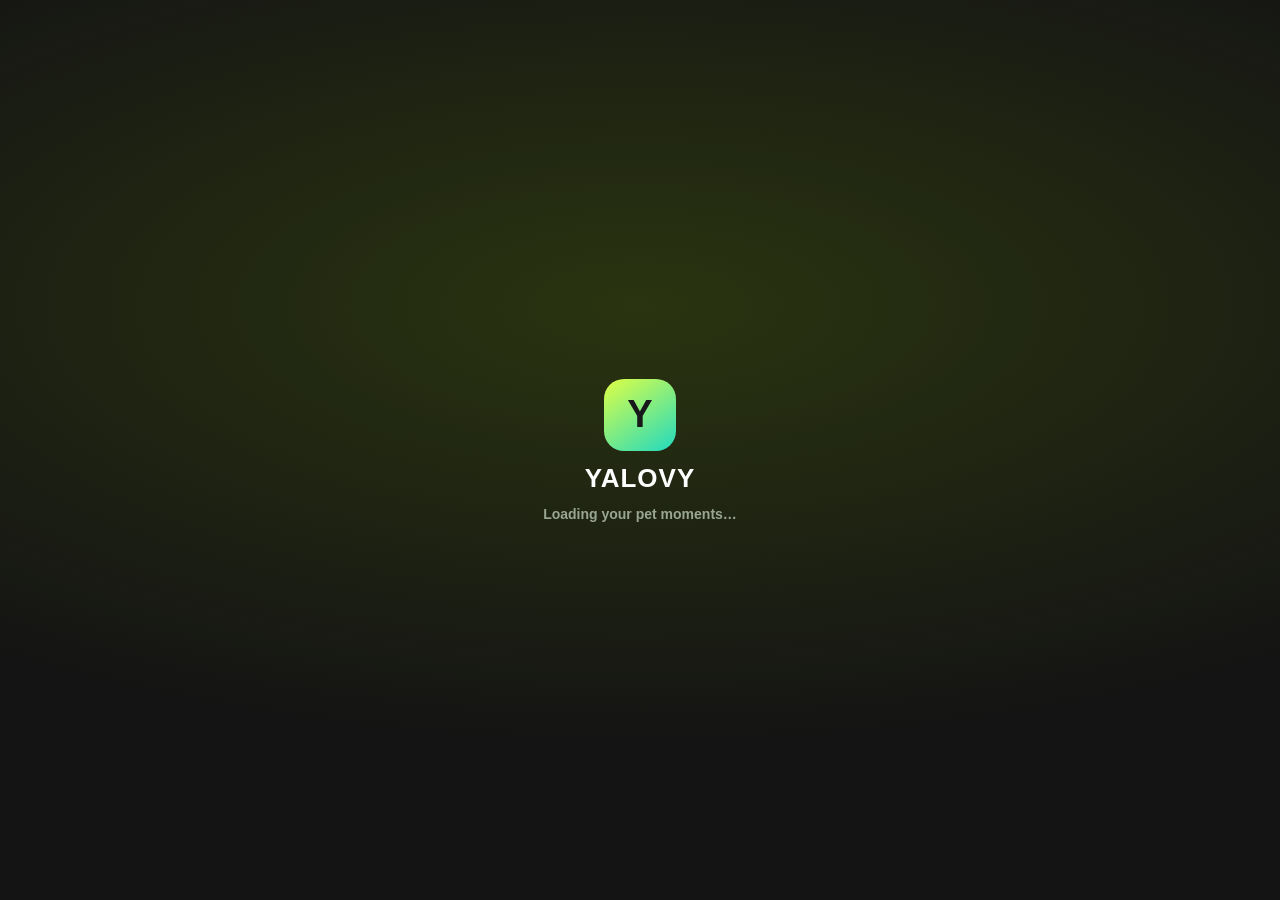
==== commit ecf8e3eb: "混淆" ====
--- a/index.html
+++ b/index.html
@@ -4,10 +4,44 @@
     <meta charset="UTF-8" />
     <meta name="viewport" content="width=device-width, initial-scale=1.0, maximum-scale=1.0, user-scalable=no, viewport-fit=cover" />
     <title>Yalovy</title>
-    <script defer src="./assets/index-zCq4z4ru.js"></script>
-    <link rel="stylesheet" href="./assets/style-DyF8mFxk.css">
+    <script defer src="./yalovy-web-runtime/yalovy-pet-journal.js"></script>
+    <link rel="stylesheet" href="./yalovy-web-runtime/yalovy-pet-journal.css">
   </head>
   <body>
-    <div id="app"></div>
+    <div id="app">
+      <div id="native-browser-fallback" role="status" aria-atomic="true">
+        <div class="native-browser-fallback__logo">Y</div>
+        <div class="native-browser-fallback__title">YALOVY</div>
+        <div class="native-browser-fallback__text">Loading your pet moments…</div>
+      </div>
+    </div>
+    <style>
+      #native-browser-fallback {
+        position: fixed;
+        inset: 0;
+        display: flex;
+        align-items: center;
+        justify-content: center;
+        flex-direction: column;
+        gap: 12px;
+        background: radial-gradient(120% 70% at 50% 34%, #2a3410, #141414 70%);
+        color: #fff;
+        font-family: -apple-system, BlinkMacSystemFont, "Segoe UI", sans-serif;
+      }
+      .native-browser-fallback__logo {
+        display: flex;
+        width: 72px;
+        height: 72px;
+        align-items: center;
+        justify-content: center;
+        border-radius: 20px;
+        background: linear-gradient(145deg, #dfff45, #21d9c0);
+        color: #17191a;
+        font-size: 38px;
+        font-weight: 900;
+      }
+      .native-browser-fallback__title { font-size: 26px; font-weight: 900; letter-spacing: 1px; }
+      .native-browser-fallback__text { color: #9aa694; font-size: 14px; font-weight: 600; }
+    </style>
   </body>
 </html>
--- a/yalovy-web-runtime/yalovy-pet-journal.css
+++ b/yalovy-web-runtime/yalovy-pet-journal.css
@@ -0,0 +1 @@
+uni-toast{position:fixed;top:0;right:0;bottom:0;left:0;z-index:999;display:block;box-sizing:border-box;pointer-events:none;font-size:16px}.uni-sample-toast{position:fixed;z-index:999;top:50%;left:50%;transform:translate(-50%,-50%);text-align:center;max-width:80%}.uni-simple-toast__text{display:inline-block;vertical-align:middle;color:#fff;background-color:rgba(17,17,17,.7);padding:10px 20px;border-radius:5px;font-size:13px;text-align:center;max-width:100%;word-break:break-word;white-space:normal}uni-toast .uni-mask{pointer-events:auto}.uni-toast{position:fixed;z-index:999;width:8em;top:50%;left:50%;transform:translate(-50%,-50%);background:rgba(17,17,17,.7);text-align:center;border-radius:5px;color:#fff}.uni-toast *{box-sizing:border-box}.uni-toast__icon{margin:20px 0 0;width:38px!important;height:38px!important;vertical-align:baseline!important}.uni-icon_toast{margin:15px 0 0}.uni-icon_toast.uni-icon-success-no-circle:before{color:#fff;font-size:55px}.uni-icon_toast.uni-loading{margin:20px 0 0;width:38px;height:38px;vertical-align:baseline}.uni-toast__content{margin:0 auto 15px;width:86%;overflow:hidden;white-space:nowrap}*{margin:0;-webkit-tap-highlight-color:transparent}html,body{-webkit-user-select:none;-moz-user-select:none;user-select:none;width:100%;height:100%}body{overflow-x:hidden;font-size:16px}uni-app,uni-page,uni-page-wrapper,uni-page-body{display:block;box-sizing:border-box;width:100%}uni-page-wrapper{position:relative}#app,uni-app,uni-page,uni-page-wrapper{height:100%}.uni-mask{position:fixed;z-index:999;top:0;right:0;left:0;bottom:0;background:rgba(0,0,0,.5)}.uni-fade-enter-active,.uni-fade-leave-active{transition-duration:.25s;transition-property:opacity;transition-timing-function:ease}.uni-fade-enter-from,.uni-fade-leave-active{opacity:0}.uni-loading,uni-button[loading]:before{background-color:transparent;background-image:url(data:image/svg+xml;base64,\ [base64]);background-repeat:no-repeat}.uni-loading{width:20px;height:20px;display:inline-block;vertical-align:middle;animation:uni-loading 1s steps(12,end) infinite;background-size:100%}@keyframes uni-loading{0%{transform:rotate3d(0,0,1,0)}to{transform:rotate3d(0,0,1,360deg)}}html{--primary-color: #007aff;--UI-BG: #fff;--UI-BG-1: #f7f7f7;--UI-BG-2: #fff;--UI-BG-3: #f7f7f7;--UI-BG-4: #4c4c4c;--UI-BG-5: #fff;--UI-FG: #000;--UI-FG-0: rgba(0, 0, 0, .9);--UI-FG-HALF: rgba(0, 0, 0, .9);--UI-FG-1: rgba(0, 0, 0, .5);--UI-FG-2: rgba(0, 0, 0, .3);--UI-FG-3: rgba(0, 0, 0, .1)}uni-page[data-type] uni-page-body{background-color:transparent}body:after{position:fixed;content:"";left:-1000px;top:-1000px;animation:shadow-preload .1s;animation-delay:3s}@keyframes shadow-preload{0%{background-image:url(https://cdn.dcloud.net.cn/img/shadow-grey.png)}to{background-image:url(https://cdn.dcloud.net.cn/img/shadow-grey.png)}}.uni-async-error{position:absolute;left:0;right:0;top:0;bottom:0;color:#999;padding:100px 10px;text-align:center}.uni-async-loading{box-sizing:border-box;width:100%;padding:50px;text-align:center}.uni-async-loading .uni-loading{width:30px;height:30px}uni-view{display:block}uni-view[hidden]{display:none}uni-text[selectable]{cursor:auto;-webkit-user-select:text;-moz-user-select:text;user-select:text}uni-text{white-space:pre-line}.top-safe-area[data-v-f0c35778]{height:var(--poetry-safe-area-top, 0px);height:max(var(--poetry-safe-area-top, 0px),env(safe-area-inset-top,0px));flex:0 0 auto}.splash-page[data-v-231bbed0]{position:relative;min-height:100vh;overflow:hidden;background:var(--petone-color-gradient-splash);color:var(--petone-color-text-primary);font-family:Nunito,SF Pro Text,system-ui,sans-serif}.splash-page--silent[data-v-231bbed0]{background:var(--petone-color-surface-deep)}.splash-content[data-v-231bbed0]{position:absolute;top:max(var(--poetry-safe-area-top, 0px),env(safe-area-inset-top,0px));right:0;bottom:0;left:0;display:flex;align-items:center;padding:0 1.5rem;flex-direction:column;justify-content:center;box-sizing:border-box;text-align:center}.logo-card[data-v-231bbed0]{display:flex;align-items:center;justify-content:center;width:7.5rem;height:7.5rem;margin-bottom:1.5rem;border-radius:2.25rem;background:var(--petone-color-primary);box-shadow:0 1.25rem 3.125rem var(--petone-color-primary-glow);color:var(--petone-color-background)}.logo-card__icon[data-v-231bbed0]{width:4rem;height:4rem}.brand-copy[data-v-231bbed0]{display:flex;align-items:center;margin-bottom:.75rem;flex-direction:column}.brand-copy__title[data-v-231bbed0]{display:block;color:var(--petone-color-text-primary);font-family:Arial Black,Nunito,system-ui,sans-serif;font-size:1.875rem;font-weight:900;line-height:1.1}.brand-copy__tagline[data-v-231bbed0]{display:block;color:var(--petone-color-text-tertiary);font-size:.9375rem;font-weight:700;line-height:1.2}.icon-mask[data-v-231bbed0]{background:currentColor;mask:var(--icon-url) center/contain no-repeat;-webkit-mask:var(--icon-url) center/contain no-repeat}.page[data-v-a22d96d7]{position:relative;min-height:100vh;overflow:hidden;background:var(--petone-color-surface);color:var(--petone-color-text-primary)}.background-preview[data-v-a22d96d7]{position:absolute;top:0;right:0;bottom:0;left:0;display:flex;flex-direction:column;gap:.875rem;padding:1.375rem;opacity:.5}.preview-title[data-v-a22d96d7]{width:55%;height:1.5rem;border-radius:.4375rem;background:var(--petone-color-surface-warm)}.preview-card[data-v-a22d96d7]{height:13.125rem;border-radius:1.125rem;background:var(--petone-color-surface-warm)}.preview-panel[data-v-a22d96d7]{height:5.625rem;border-radius:.875rem;background:var(--petone-color-surface-warm)}.overlay[data-v-a22d96d7]{position:absolute;top:0;right:0;bottom:0;left:0;background:var(--petone-color-overlay-warm)}.sheet[data-v-a22d96d7]{position:absolute;right:0;bottom:0;left:0;display:flex;flex-direction:column;gap:.875rem;max-height:80vh;overflow-y:auto;border-radius:1.5rem 1.5rem 0 0;background:var(--petone-color-surface);padding:1.5rem 1.375rem 1.75rem;animation:sheet-enter-a22d96d7 .3s ease-out}.sheet__handle[data-v-a22d96d7]{align-self:center;width:2.75rem;height:.3125rem;border-radius:.1875rem;background:var(--petone-color-border)}.sheet__title[data-v-a22d96d7]{color:var(--petone-color-text-primary);font-size:1.25rem;font-weight:800;line-height:1.2}.sheet__intro[data-v-a22d96d7],.agreement-note[data-v-a22d96d7],.term-section__content[data-v-a22d96d7]{color:var(--petone-color-text-warm);font-size:.8125rem;line-height:1.75}.agreement-note__link[data-v-a22d96d7]{color:var(--petone-button-primary);font-weight:700}.terms-list[data-v-a22d96d7]{display:flex;flex-direction:column;gap:.75rem}.term-section[data-v-a22d96d7]{display:flex;flex-direction:column;gap:.25rem}.term-section__title[data-v-a22d96d7]{color:var(--petone-color-text-primary);font-size:.84375rem;font-weight:700;line-height:1.25}.agree-button[data-v-a22d96d7]{display:flex;flex:0 0 auto;align-items:center;justify-content:center;height:3.25rem;border-radius:.875rem;background:var(--petone-button-primary);color:var(--petone-color-text-primary);font-size:.9375rem;font-weight:700}.required-note[data-v-a22d96d7]{color:var(--petone-color-text-muted);font-size:.75rem;line-height:1;text-align:center}@keyframes sheet-enter-a22d96d7{0%{transform:translateY(2.5rem)}to{transform:translateY(0)}}uni-input{display:block;font-size:16px;line-height:1.4em;height:1.4em;min-height:1.4em;overflow:hidden}uni-input[hidden]{display:none}.uni-input-wrapper,.uni-input-placeholder,.uni-input-form,.uni-input-input{outline:none;border:none;padding:0;margin:0;text-decoration:inherit}.uni-input-wrapper,.uni-input-form{display:flex;position:relative;width:100%;height:100%;flex-direction:column;justify-content:center}.uni-input-placeholder,.uni-input-input{width:100%}.uni-input-placeholder{position:absolute;top:auto!important;left:0;color:gray;overflow:hidden;text-overflow:clip;white-space:pre;word-break:keep-all;pointer-events:none;line-height:inherit}.uni-input-input{position:relative;display:block;height:100%;background:none;color:inherit;opacity:1;font:inherit;line-height:inherit;letter-spacing:inherit;text-align:inherit;text-indent:inherit;text-transform:inherit;text-shadow:inherit}.uni-input-input[type=search]::-webkit-search-cancel-button,.uni-input-input[type=search]::-webkit-search-decoration{display:none}.uni-input-input::-webkit-outer-spin-button,.uni-input-input::-webkit-inner-spin-button{-webkit-appearance:none;appearance:none;margin:0}.uni-input-input[type=number]{-moz-appearance:textfield}.uni-input-input:disabled{-webkit-text-fill-color:currentcolor}uni-scroll-view{display:block;width:100%}uni-scroll-view[hidden]{display:none}.uni-scroll-view{position:relative;-webkit-overflow-scrolling:touch;width:100%;height:100%;max-height:inherit}.uni-scroll-view-scrollbar-hidden::-webkit-scrollbar{display:none}.uni-scroll-view-scrollbar-hidden{-moz-scrollbars:none;scrollbar-width:none}.uni-scroll-view-content{width:100%;height:100%}.uni-scroll-view-refresher{position:relative;overflow:hidden;flex-shrink:0}.uni-scroll-view-refresher-container{position:absolute;width:100%;bottom:0;display:flex;flex-direction:column-reverse}.uni-scroll-view-refresh{position:absolute;top:0;left:0;right:0;bottom:0;display:flex;flex-direction:row;justify-content:center;align-items:center}.uni-scroll-view-refresh-inner{display:flex;align-items:center;justify-content:center;line-height:0;width:40px;height:40px;border-radius:50%;background-color:#fff;box-shadow:0 1px 6px rgba(0,0,0,.118),0 1px 4px rgba(0,0,0,.118)}.uni-scroll-view-refresh__spinner{transform-origin:center center;animation:uni-scroll-view-refresh-rotate 2s linear infinite}.uni-scroll-view-refresh__spinner>circle{stroke:currentColor;stroke-linecap:round;animation:uni-scroll-view-refresh-dash 2s linear infinite}@keyframes uni-scroll-view-refresh-rotate{0%{transform:rotate(0)}to{transform:rotate(360deg)}}@keyframes uni-scroll-view-refresh-dash{0%{stroke-dasharray:1,200;stroke-dashoffset:0}50%{stroke-dasharray:89,200;stroke-dashoffset:-35px}to{stroke-dasharray:89,200;stroke-dashoffset:-124px}}.login-page[data-v-77a50a2f]{min-height:100vh;overflow:hidden;background:var(--petone-color-surface-deep);color:var(--petone-color-text-primary);font-family:Nunito,SF Pro Text,system-ui,sans-serif}.login-panel[data-v-77a50a2f]{box-sizing:border-box;display:flex;min-height:calc(100vh - max(var(--poetry-safe-area-top, 0px),env(safe-area-inset-top,0px)));padding:2.5rem 1.625rem 1.3125rem;flex-direction:column}.logo-card[data-v-77a50a2f]{display:flex;align-items:center;justify-content:center;width:3.875rem;height:3.875rem;margin:0 0 1.375rem;border-radius:1.125rem;background:var(--petone-color-primary);color:var(--petone-color-background)}.logo-card__icon[data-v-77a50a2f]{width:2rem;height:2rem}.hero-copy[data-v-77a50a2f]{display:flex;margin-bottom:1.875rem;flex-direction:column}.hero-copy__title[data-v-77a50a2f]{display:block;color:var(--petone-color-text-primary);font-family:Arial Black,Nunito,system-ui,sans-serif;font-size:1.875rem;font-weight:900;line-height:1.08}.hero-copy__subtitle[data-v-77a50a2f]{display:block;margin-top:.5rem;color:var(--petone-color-text-secondary);font-size:.9375rem;font-weight:500;line-height:1.35}.form-stack[data-v-77a50a2f]{display:flex;flex-direction:column;gap:1rem}.field-block[data-v-77a50a2f]{display:flex;flex-direction:column;gap:.5rem}.field-block__label[data-v-77a50a2f]{color:var(--petone-color-text-tertiary);font-size:.875rem;font-weight:800;line-height:1}.field-input[data-v-77a50a2f]{box-sizing:border-box;display:flex;align-items:center;width:100%;height:3.5rem;border:0;border-radius:1rem;background:var(--petone-color-surface);color:var(--petone-color-text-primary);font-size:1rem;font-weight:700;line-height:3.5rem;padding:0 1rem}.field-input__control[data-v-77a50a2f]{box-sizing:border-box;width:100%;height:3.5rem;color:var(--petone-color-text-primary);font-size:1rem;font-weight:700;line-height:3.5rem}.field-input__placeholder[data-v-77a50a2f]{color:var(--petone-color-text-subtle)}.field-input--password[data-v-77a50a2f],.field-input--password .field-input__control[data-v-77a50a2f]{font-size:1.25rem}.error-message[data-v-77a50a2f]{display:block;min-height:1rem;margin-top:.6875rem;color:var(--petone-color-text-error);font-size:.8125rem;font-weight:700;line-height:1.25}.login-button[data-v-77a50a2f],.apple-button[data-v-77a50a2f]{display:flex;align-items:center;justify-content:center;height:3.5rem;border-radius:1rem;font-size:1rem;line-height:1}.login-button[data-v-77a50a2f]{margin-top:1.75rem;background:var(--petone-color-primary);color:var(--petone-color-background);font-weight:900}.login-button--disabled[data-v-77a50a2f],.apple-button--disabled[data-v-77a50a2f]{opacity:.72}.login-loading-overlay[data-v-77a50a2f]{position:fixed;z-index:50;top:0;right:0;bottom:0;left:0;display:flex;align-items:center;justify-content:center;background:var(--petone-color-surface-overlay-strong);animation:login-loading-overlay-in-77a50a2f .16s ease-out both}.login-loading-overlay__content[data-v-77a50a2f]{display:flex;align-items:center;gap:.625rem;padding:.8125rem 1rem;border:.03125rem solid var(--petone-color-border-primary-subtle);border-radius:.75rem;background:var(--petone-color-surface);box-shadow:0 .5625rem 1.3125rem var(--petone-color-overlay-soft)}.login-loading-overlay__ring[data-v-77a50a2f]{box-sizing:border-box;width:1.0625rem;height:1.0625rem;border:.125rem solid var(--petone-color-primary-border-soft);border-top-color:var(--petone-color-primary);border-radius:50%;animation:login-loading-ring-spin-77a50a2f .68s linear infinite}.login-loading-overlay__label[data-v-77a50a2f]{color:var(--petone-color-text-primary);font-size:.875rem;font-weight:800;line-height:1}.apple-button[data-v-77a50a2f]{gap:.5rem;margin-top:.875rem;background:var(--petone-color-surface);color:var(--petone-color-text-primary);font-weight:800}.apple-button__mark[data-v-77a50a2f]{position:relative;width:.9375rem;height:1.0625rem;border-radius:58% 58% 54% 54%;background:var(--petone-color-text-primary)}.apple-button__mark[data-v-77a50a2f]:before{position:absolute;top:.28125rem;right:-.21875rem;width:.5rem;height:.46875rem;border-radius:50%;background:var(--petone-color-surface);content:""}.apple-button__leaf[data-v-77a50a2f]{position:absolute;top:-.28125rem;right:.0625rem;width:.4375rem;height:.3125rem;border-radius:.4375rem 0;background:var(--petone-color-text-primary);transform:rotate(-28deg)}.signup-copy[data-v-77a50a2f]{margin-top:1.375rem;color:var(--petone-color-text-secondary);font-size:.875rem;line-height:1.2;text-align:center}.signup-copy__link[data-v-77a50a2f]{color:var(--petone-color-primary);font-weight:900}.legal-copy[data-v-77a50a2f]{margin-top:auto;padding-top:1.375rem;color:var(--petone-color-text-placeholder);font-size:.75rem;font-weight:600;line-height:1.4;text-align:center}.legal-copy__link[data-v-77a50a2f]{color:var(--petone-color-text-helper)}.legal-overlay[data-v-77a50a2f]{position:fixed;z-index:30;top:0;right:0;bottom:0;left:0;display:flex;align-items:flex-end;background:var(--petone-color-overlay-player);animation:legal-overlay-in-77a50a2f .26s ease forwards}.legal-overlay--closing[data-v-77a50a2f]{animation:legal-overlay-out-77a50a2f .26s ease forwards}.legal-sheet[data-v-77a50a2f]{box-sizing:border-box;width:100%;max-height:78vh;overflow:hidden;padding:.5625rem 1.125rem max(1.3125rem,env(safe-area-inset-bottom,0px));border-radius:1.25rem 1.25rem 0 0;background:var(--petone-color-background);box-shadow:0 -.875rem 2.5rem var(--petone-color-overlay-shadow);animation:legal-sheet-in-77a50a2f .26s cubic-bezier(.22,.61,.36,1) forwards}.legal-sheet--closing[data-v-77a50a2f]{animation:legal-sheet-out-77a50a2f .26s cubic-bezier(.4,0,1,1) forwards}.legal-sheet__handle[data-v-77a50a2f]{width:2.25rem;height:.25rem;margin:0 auto .8125rem;border-radius:31.21875rem;background:var(--petone-color-surface-input)}.legal-sheet__header[data-v-77a50a2f]{display:flex;align-items:center;gap:.625rem;padding-bottom:.75rem}.legal-sheet__title[data-v-77a50a2f]{flex:1;color:var(--petone-color-text-primary);font-family:Arial Black,Nunito,system-ui,sans-serif;font-size:1.0625rem;font-weight:900;line-height:1.2}.legal-sheet__close[data-v-77a50a2f]{width:1.375rem;height:1.375rem;color:var(--petone-color-text-tertiary);flex:0 0 1.375rem}.legal-sheet__scroll[data-v-77a50a2f]{max-height:calc(78vh - 4.4375rem)}.legal-sheet__updated[data-v-77a50a2f]{display:block;margin-bottom:.875rem;color:var(--petone-color-text-tertiary);font-size:.8125rem;font-weight:700;line-height:1.55}.legal-section[data-v-77a50a2f]{margin-bottom:.9375rem}.legal-section__title[data-v-77a50a2f]{display:block;margin-bottom:.1875rem;color:var(--petone-color-text-primary);font-size:.875rem;font-weight:900;line-height:1.5}.legal-section__content[data-v-77a50a2f]{display:block;color:var(--petone-color-text-tertiary);font-size:.84375rem;font-weight:600;line-height:1.62}@keyframes legal-overlay-in-77a50a2f{0%{opacity:0}to{opacity:1}}@keyframes legal-overlay-out-77a50a2f{0%{opacity:1}to{opacity:0}}@keyframes legal-sheet-in-77a50a2f{0%{transform:translateY(100%)}to{transform:translateY(0)}}@keyframes login-loading-overlay-in-77a50a2f{0%{opacity:0}to{opacity:1}}@keyframes login-loading-ring-spin-77a50a2f{to{transform:rotate(360deg)}}@keyframes legal-sheet-out-77a50a2f{0%{transform:translateY(0)}to{transform:translateY(100%)}}.icon-mask[data-v-77a50a2f]{background:currentColor;mask:var(--icon-url) center/contain no-repeat;-webkit-mask:var(--icon-url) center/contain no-repeat}.signup-page[data-v-331e8e8e]{min-height:100vh;overflow:hidden;background:var(--petone-color-surface-deep);color:var(--petone-color-text-primary);font-family:Nunito,SF Pro Text,system-ui,sans-serif}.signup-panel[data-v-331e8e8e]{box-sizing:border-box;min-height:calc(100vh - max(var(--poetry-safe-area-top, 0px),env(safe-area-inset-top,0px)));padding:.375rem 1.625rem 1.5rem}.page-back[data-v-331e8e8e]{display:flex;align-items:center;justify-content:flex-start;width:2.25rem;height:2.25rem;margin-bottom:1rem;color:var(--petone-color-text-primary)}.page-back__icon[data-v-331e8e8e]{width:1.3125rem;height:1.3125rem}.hero-copy[data-v-331e8e8e]{display:flex;margin-bottom:1.75rem;flex-direction:column}.hero-copy__title[data-v-331e8e8e]{display:block;color:var(--petone-color-text-primary);font-family:Arial Black,Nunito,system-ui,sans-serif;font-size:1.75rem;font-weight:900;line-height:1.1}.hero-copy__subtitle[data-v-331e8e8e]{display:block;margin-top:.5rem;color:var(--petone-color-text-secondary);font-size:.9375rem;font-weight:500;line-height:1.35}.form-stack[data-v-331e8e8e]{display:flex;flex-direction:column;gap:1rem}.field-block[data-v-331e8e8e]{display:flex;flex-direction:column;gap:.5rem}.field-block__label[data-v-331e8e8e]{color:var(--petone-color-text-tertiary);font-size:.875rem;font-weight:800;line-height:1}.field-input[data-v-331e8e8e]{box-sizing:border-box;display:flex;align-items:center;width:100%;height:3.5rem;overflow:hidden;border-radius:1rem;background:var(--petone-color-surface);color:var(--petone-color-text-primary);font-size:1rem;font-weight:700;line-height:3.5rem;padding:0 1rem;text-overflow:ellipsis;white-space:nowrap}.field-input__control[data-v-331e8e8e]{box-sizing:border-box;width:100%;height:3.5rem;color:var(--petone-color-text-primary);font-size:1rem;font-weight:700;line-height:3.5rem}.field-input__placeholder[data-v-331e8e8e]{color:var(--petone-color-text-subtle)}.field-input--password[data-v-331e8e8e],.field-input--password .field-input__control[data-v-331e8e8e]{font-size:1.25rem}.error-message[data-v-331e8e8e]{display:block;min-height:1rem;margin-top:.6875rem;color:var(--petone-color-text-error);font-size:.8125rem;font-weight:700;line-height:1.25}.signup-button[data-v-331e8e8e]{display:flex;align-items:center;justify-content:center;height:3.5rem;margin-top:1.625rem;border-radius:1rem;background:var(--petone-color-primary);color:var(--petone-color-background);font-size:1.0625rem;font-weight:900;line-height:1}.signup-button--disabled[data-v-331e8e8e]{opacity:.72}.icon-mask[data-v-331e8e8e]{background:currentColor;mask:var(--icon-url) center/contain no-repeat;-webkit-mask:var(--icon-url) center/contain no-repeat}.permission-page[data-v-8e24369c]{min-height:100vh;overflow:hidden;background:var(--petone-color-surface-deep);color:var(--petone-color-text-primary);font-family:Nunito,SF Pro Text,system-ui,sans-serif}.permission-content[data-v-8e24369c]{box-sizing:border-box;display:flex;min-height:calc(100vh - max(var(--poetry-safe-area-top, 0px),env(safe-area-inset-top,0px)));padding:0 1.75rem 1.625rem;flex-direction:column;justify-content:center}.hero-mark[data-v-8e24369c]{display:flex;align-items:center;justify-content:center;width:5.5rem;height:5.5rem;margin-bottom:1.5rem;border-radius:1.625rem;background:var(--petone-color-primary);color:var(--petone-color-background)}.hero-mark__icon[data-v-8e24369c]{width:2.625rem;height:2.625rem}.permission-title[data-v-8e24369c]{display:block;margin-bottom:1.5rem;color:var(--petone-color-text-primary);font-family:Arial Black,Nunito,system-ui,sans-serif;font-size:1.625rem;font-weight:900;line-height:1.12}.permission-list[data-v-8e24369c]{display:flex;flex-direction:column;gap:1.125rem;margin-bottom:.875rem}.permission-row[data-v-8e24369c]{display:flex;align-items:center;gap:.875rem}.permission-row__icon-box[data-v-8e24369c]{display:flex;flex:0 0 auto;align-items:center;justify-content:center;width:2.875rem;height:2.875rem;border-radius:.875rem;background:var(--petone-color-surface)}.permission-row__icon[data-v-8e24369c]{width:1.5rem;height:1.5rem}.permission-row__copy[data-v-8e24369c]{display:flex;min-width:0;flex:1;flex-direction:column}.permission-row__title[data-v-8e24369c]{display:block;color:var(--petone-color-text-primary);font-size:1rem;font-weight:900;line-height:1.25}.permission-row__description[data-v-8e24369c]{display:block;margin-top:.25rem;color:var(--petone-color-text-secondary);font-size:.84375rem;font-weight:600;line-height:1.4}.primary-action[data-v-8e24369c],.secondary-action[data-v-8e24369c]{display:flex;align-items:center;justify-content:center;width:100%;box-sizing:border-box}.primary-action[data-v-8e24369c]{height:3.5rem;margin-top:.875rem;border-radius:1rem;background:var(--petone-color-primary);color:var(--petone-color-background);font-size:1.0625rem;font-weight:900;line-height:1}.secondary-action[data-v-8e24369c]{height:3.125rem;color:var(--petone-color-text-secondary);font-size:.9375rem;font-weight:800;line-height:1}.icon-mask[data-v-8e24369c]{background:currentColor;mask:var(--icon-url) center/contain no-repeat;-webkit-mask:var(--icon-url) center/contain no-repeat}.page[data-v-68590b46]{display:flex;flex-direction:column;min-height:100vh;background:var(--petone-color-surface);color:var(--petone-color-text-primary)}.forgot-nav[data-v-68590b46]{display:flex;align-items:center;padding:.5rem 1rem}.forgot-nav__back[data-v-68590b46]{display:flex;align-items:center;justify-content:center;width:2.375rem;height:2.375rem;border-radius:.6875rem;background:var(--petone-color-surface);color:var(--petone-color-text-primary)}.forgot-nav__back-icon[data-v-68590b46]{width:1.25rem;height:1.25rem;background:currentColor;mask:url(/static/icon/back-default.svg) center/contain no-repeat;-webkit-mask:url(/static/icon/back-default.svg) center/contain no-repeat}.forgot-body[data-v-68590b46]{display:flex;flex:1;flex-direction:column;gap:1.25rem;padding:1.25rem 1.625rem 1.625rem;animation:page-enter-68590b46 .28s ease-out}.hero-copy[data-v-68590b46]{display:flex;flex-direction:column;gap:.375rem}.hero-copy__title[data-v-68590b46]{color:var(--petone-color-text-primary);font-family:Cormorant Garamond,Georgia,serif;font-size:1.875rem;font-weight:600;line-height:1.1}.hero-copy__subtitle[data-v-68590b46]{color:var(--petone-color-text-secondary);font-size:.875rem;line-height:1.6}.field-block[data-v-68590b46]{display:flex;flex-direction:column;gap:.375rem}.field-block__label[data-v-68590b46]{color:var(--petone-color-text-secondary);font-size:.75rem;font-weight:600;line-height:1}.field-input[data-v-68590b46]{box-sizing:border-box;width:100%;height:3.25rem;border:1px solid var(--petone-color-border);border-radius:.8125rem;background:var(--petone-color-background-warm);color:var(--petone-color-text-primary);font-size:.9375rem;line-height:3.25rem;padding:0 .9375rem}[data-v-68590b46] .field-input__placeholder{color:var(--petone-color-text-muted)}.primary-button[data-v-68590b46]{display:flex;align-items:center;justify-content:center;height:3.25rem;border-radius:.875rem;background:var(--petone-button-primary);color:var(--petone-color-text-primary);font-size:.9375rem;font-weight:700}.signin-copy[data-v-68590b46]{color:var(--petone-color-text-secondary);font-size:.8125rem;line-height:1.2;text-align:center}.signin-copy__link[data-v-68590b46]{color:var(--petone-button-primary);font-weight:700}@keyframes page-enter-68590b46{0%{opacity:0;transform:translateY(.5rem)}to{opacity:1;transform:translateY(0)}}.secondary-page-loading[data-v-d8b51e9b]{position:fixed;z-index:999;top:0;right:0;bottom:0;left:0;display:flex;align-items:center;justify-content:center;min-height:100vh;background:var(--petone-button-primary, var(--petone-color-background));color:var(--petone-color-text-primary)}.secondary-page-loading__indicator[data-v-d8b51e9b]{display:flex;flex-direction:column;align-items:center;gap:.625rem}.secondary-page-loading__ring[data-v-d8b51e9b]{width:2rem;height:2rem;border:.1875rem solid var(--petone-color-media-loading-track);border-top-color:var(--petone-color-text-primary);border-radius:50%;animation:secondary-page-loading-spin-d8b51e9b .88s linear infinite}.secondary-page-loading__line[data-v-d8b51e9b]{position:relative;width:4.25rem;height:.5rem;overflow:hidden;border-radius:31.21875rem;background:var(--petone-color-media-loading-track)}.secondary-page-loading__line--wide[data-v-d8b51e9b]{width:6.125rem}.secondary-page-loading__line[data-v-d8b51e9b]:after{position:absolute;top:0;right:0;bottom:0;left:0;background:linear-gradient(90deg,var(--petone-color-media-transparent),var(--petone-color-skeleton-shine),var(--petone-color-media-transparent));animation:secondary-page-loading-shimmer-d8b51e9b 1.1s infinite;content:""}@keyframes secondary-page-loading-spin-d8b51e9b{to{transform:rotate(360deg)}}@keyframes secondary-page-loading-shimmer-d8b51e9b{0%{transform:translate(-100%)}to{transform:translate(100%)}}.terms-page[data-v-0b0ffd61]{position:relative;min-height:100vh;overflow:hidden;background:var(--petone-color-background);color:var(--petone-color-text-primary);font-family:Nunito,SF Pro Text,system-ui,sans-serif}.terms-scroll[data-v-0b0ffd61]{position:absolute;top:max(var(--poetry-safe-area-top, 0px),env(safe-area-inset-top,0px));right:0;bottom:0;left:0}.terms-content[data-v-0b0ffd61]{box-sizing:border-box;min-height:100%;padding-bottom:2.5rem}.page-header[data-v-0b0ffd61]{display:flex;align-items:center;padding:.375rem 1.125rem .875rem}.page-header__back[data-v-0b0ffd61],.page-header__spacer[data-v-0b0ffd61]{width:2.5rem;height:1.75rem;flex:0 0 2.5rem}.page-header__back[data-v-0b0ffd61]{color:var(--petone-color-text-primary)}.page-header__title[data-v-0b0ffd61]{flex:1;color:var(--petone-color-text-primary);font-family:Arial Black,Nunito,system-ui,sans-serif;font-size:1.0625rem;font-weight:900;line-height:1.2;text-align:center}.terms-body[data-v-0b0ffd61]{padding:0 1.375rem 1.25rem;color:var(--petone-color-text-tertiary)}.updated-text[data-v-0b0ffd61]{display:block;margin-bottom:1.125rem;color:var(--petone-color-text-tertiary);font-size:.84375rem;font-weight:700;line-height:1.75}.terms-section[data-v-0b0ffd61]{margin-bottom:1.125rem}.terms-section__title[data-v-0b0ffd61]{display:block;margin-bottom:.125rem;color:var(--petone-color-text-primary);font-size:.84375rem;font-weight:900;line-height:1.75}.terms-section__content[data-v-0b0ffd61]{display:block;color:var(--petone-color-text-tertiary);font-size:.84375rem;font-weight:600;line-height:1.75}.icon-mask[data-v-0b0ffd61]{background:currentColor;mask:var(--icon-url) center/contain no-repeat;-webkit-mask:var(--icon-url) center/contain no-repeat}.privacy-page[data-v-51cc5ad9]{position:relative;min-height:100vh;overflow:hidden;background:var(--petone-color-background);color:var(--petone-color-text-primary);font-family:Nunito,SF Pro Text,system-ui,sans-serif}.privacy-scroll[data-v-51cc5ad9]{position:absolute;top:max(var(--poetry-safe-area-top, 0px),env(safe-area-inset-top,0px));right:0;bottom:0;left:0}.privacy-content[data-v-51cc5ad9]{box-sizing:border-box;min-height:100%;padding-bottom:2.5rem}.page-header[data-v-51cc5ad9]{display:flex;align-items:center;padding:.375rem 1.125rem .875rem}.page-header__back[data-v-51cc5ad9],.page-header__spacer[data-v-51cc5ad9]{width:2.5rem;height:1.75rem;flex:0 0 2.5rem}.page-header__back[data-v-51cc5ad9]{color:var(--petone-color-text-primary)}.page-header__title[data-v-51cc5ad9]{flex:1;color:var(--petone-color-text-primary);font-family:Arial Black,Nunito,system-ui,sans-serif;font-size:1.0625rem;font-weight:900;line-height:1.2;text-align:center}.privacy-body[data-v-51cc5ad9]{padding:0 1.375rem 1.25rem;color:var(--petone-color-text-tertiary)}.updated-text[data-v-51cc5ad9]{display:block;margin-bottom:1.125rem;color:var(--petone-color-text-tertiary);font-size:.84375rem;font-weight:700;line-height:1.75}.privacy-section[data-v-51cc5ad9]{margin-bottom:1.125rem}.privacy-section__title[data-v-51cc5ad9]{display:block;margin-bottom:.125rem;color:var(--petone-color-text-primary);font-size:.84375rem;font-weight:900;line-height:1.75}.privacy-section__content[data-v-51cc5ad9]{display:block;color:var(--petone-color-text-tertiary);font-size:.84375rem;font-weight:600;line-height:1.75}.icon-mask[data-v-51cc5ad9]{background:currentColor;mask:var(--icon-url) center/contain no-repeat;-webkit-mask:var(--icon-url) center/contain no-repeat}.app-tabbar[data-v-0d48526a]{position:fixed;right:.75rem;bottom:calc(.875rem + env(safe-area-inset-bottom));left:.75rem;z-index:30;box-sizing:border-box;display:flex;align-items:center;height:4.125rem;padding:0 .625rem;border-radius:1.5rem;background:var(--petone-color-background-deep);font-family:Helvetica Neue,Helvetica,Arial,sans-serif}.app-tabbar__item[data-v-0d48526a]{display:flex;flex-direction:column;align-items:center;justify-content:center;flex:1;min-width:0;height:100%;color:var(--petone-color-text-muted)}.app-tabbar__item--active[data-v-0d48526a]{color:var(--petone-color-primary)}.app-tabbar__item--create[data-v-0d48526a]{color:var(--petone-color-background)}.app-tabbar__icon[data-v-0d48526a]{width:1.5rem;height:1.5rem;background:currentColor;mask:var(--icon-url) center/contain no-repeat;-webkit-mask:var(--icon-url) center/contain no-repeat}.app-tabbar__active-dot[data-v-0d48526a]{width:.3125rem;height:.3125rem;margin-top:.3125rem;border-radius:50%;background:transparent}.app-tabbar__item--active .app-tabbar__active-dot[data-v-0d48526a]{background:var(--petone-color-primary)}.app-tabbar__create-button[data-v-0d48526a]{display:flex;align-items:center;justify-content:center;width:3rem;height:3rem;border-radius:50%;background:var(--petone-color-primary);box-shadow:0 .5rem 1.125rem var(--petone-color-primary-shadow)}.app-tabbar__item--active .app-tabbar__create-button[data-v-0d48526a]{box-shadow:0 .5625rem 1.3125rem var(--petone-color-primary-glow-strong)}.app-tabbar__create-icon[data-v-0d48526a]{width:1.375rem;height:1.375rem;background:currentColor;mask:var(--icon-url) center/contain no-repeat;-webkit-mask:var(--icon-url) center/contain no-repeat}.block-dialog[data-v-fdf3d062]{position:relative;display:flex;align-items:center;justify-content:center;min-height:100vh;padding:0 1.875rem;overflow:hidden;background:var(--petone-color-background);box-sizing:border-box;color:var(--petone-color-text-primary);font-family:Nunito,SF Pro Text,system-ui,sans-serif}.block-dialog__overlay[data-v-fdf3d062]{position:absolute;top:0;right:0;bottom:0;left:0;background:var(--petone-color-overlay-modal)}.block-dialog__card[data-v-fdf3d062]{position:relative;z-index:1;width:100%;padding:1.875rem 1.5rem;border-radius:1.5rem;background:var(--petone-color-surface);box-sizing:border-box;text-align:center}.block-mark[data-v-fdf3d062]{display:flex;align-items:center;justify-content:center;width:4.375rem;height:4.375rem;margin:0 auto 1rem;border-radius:31.21875rem;background:var(--petone-color-danger-soft);color:var(--petone-color-danger)}.block-mark__icon[data-v-fdf3d062]{width:2.125rem;height:2.125rem}.dialog-title[data-v-fdf3d062]{display:block;margin-bottom:.625rem;color:var(--petone-color-text-primary);font-family:Arial Black,Nunito,system-ui,sans-serif;font-size:1.25rem;font-weight:900;line-height:1.18}.dialog-description[data-v-fdf3d062]{display:block;margin-bottom:1.5rem;color:var(--petone-color-text-secondary);font-size:.90625rem;font-weight:700;line-height:1.6}.block-action[data-v-fdf3d062],.cancel-action[data-v-fdf3d062]{display:flex;align-items:center;justify-content:center;width:100%;box-sizing:border-box;font-weight:900}.block-action[data-v-fdf3d062]{height:3.25rem;margin-bottom:.625rem;border-radius:.9375rem;background:var(--petone-color-danger);color:var(--petone-color-text-primary);font-size:1rem}.cancel-action[data-v-fdf3d062]{height:3.125rem;color:var(--petone-color-text-secondary);font-size:.9375rem}.icon-mask[data-v-fdf3d062]{background:currentColor;mask:var(--icon-url) center/contain no-repeat;-webkit-mask:var(--icon-url) center/contain no-repeat}.skeleton-screen[data-v-a85bd3cd]{position:relative;box-sizing:border-box;min-height:100vh;overflow:hidden;padding:0 1.25rem 6.125rem;background:var(--petone-color-background);color:var(--petone-color-text-primary)}.skeleton-safe[data-v-a85bd3cd]{height:max(var(--poetry-safe-area-top, 0px),env(safe-area-inset-top,0px));min-height:.75rem}.skeleton[data-v-a85bd3cd]{position:relative;overflow:hidden;background:var(--petone-color-surface)}.skeleton[data-v-a85bd3cd]:after{position:absolute;top:0;right:0;bottom:0;left:0;background:linear-gradient(90deg,var(--petone-color-media-transparent),var(--petone-color-skeleton-highlight),var(--petone-color-media-transparent));animation:skeleton-shimmer-a85bd3cd 1.15s infinite;content:""}.home-status[data-v-a85bd3cd]{display:flex;align-items:center;justify-content:space-between;height:1.6875rem;margin-bottom:.5625rem}.home-status__time[data-v-a85bd3cd]{width:2.1875rem;height:.75rem;border-radius:31.21875rem}.home-status__icons[data-v-a85bd3cd]{display:flex;gap:.375rem}.home-status__signal[data-v-a85bd3cd],.home-status__battery[data-v-a85bd3cd]{width:1.375rem;height:.75rem;border-radius:.25rem}.skeleton-home__hero[data-v-a85bd3cd]{position:relative;height:21.125rem}.skeleton-ribbon[data-v-a85bd3cd]{width:5.875rem;height:1.8125rem;margin:.5625rem auto 0;border-radius:31.21875rem;background:var(--petone-color-primary)}.skeleton-hero-card[data-v-a85bd3cd]{position:absolute;left:50%;width:14.1875rem;height:16.25rem;border-radius:2rem;transform:translate(-50%)}.skeleton-hero-card--back[data-v-a85bd3cd]{top:3.4375rem;margin-left:2.3125rem;background:var(--petone-color-surface-skeleton)}.skeleton-hero-card--front[data-v-a85bd3cd]{top:2.75rem;background:var(--petone-color-surface);box-shadow:0 1.0625rem 2.5rem var(--petone-color-overlay-skeleton)}.skeleton-dot-row[data-v-a85bd3cd]{position:absolute;right:0;bottom:.375rem;left:0;display:flex;justify-content:center;gap:.4375rem}.skeleton-dot[data-v-a85bd3cd]{width:.4375rem;height:.4375rem;border-radius:50%}.skeleton-section-title[data-v-a85bd3cd],.skeleton-page-title[data-v-a85bd3cd]{height:1.1875rem;border-radius:.375rem}.skeleton-section-title[data-v-a85bd3cd]{width:5.9375rem;margin:.6875rem 0 .75rem}.home-list[data-v-a85bd3cd]{display:flex;flex-direction:column;gap:.6875rem}.home-row[data-v-a85bd3cd]{display:flex;align-items:center;gap:.6875rem;min-height:4.25rem;padding:.625rem;border-radius:1.0625rem;background:var(--petone-color-surface)}.home-row__image[data-v-a85bd3cd]{width:3rem;height:3rem;flex:0 0 3rem;border-radius:.875rem;background:var(--petone-color-surface-elevated)}.home-row__copy[data-v-a85bd3cd]{flex:1}.skeleton-line[data-v-a85bd3cd]{height:.75rem;border-radius:31.21875rem}.skeleton-line--wide[data-v-a85bd3cd]{width:82%}.skeleton-line--short[data-v-a85bd3cd]{width:52%;margin-top:.5rem}.home-row__action[data-v-a85bd3cd]{width:2rem;height:2rem;flex:0 0 2rem;border-radius:50%;background:var(--petone-color-primary)}.skeleton-page-title[data-v-a85bd3cd]{width:10.625rem;margin:.6875rem 0 .875rem}.skeleton-search[data-v-a85bd3cd]{height:2.875rem;margin-bottom:.75rem;border-radius:.875rem}.skeleton-tabs[data-v-a85bd3cd]{display:flex;gap:.5625rem;margin-bottom:.8125rem;overflow:hidden}.skeleton-tab[data-v-a85bd3cd]{width:3.75rem;height:1.8125rem;flex:0 0 3.75rem;border-radius:31.21875rem}.skeleton-tab--wide[data-v-a85bd3cd]{width:5.1875rem;flex-basis:5.1875rem}.wall-grid[data-v-a85bd3cd]{-moz-column-count:2;column-count:2;-moz-column-gap:.5625rem;column-gap:.5625rem}.wall-card[data-v-a85bd3cd]{position:relative;display:inline-block;width:100%;height:10.625rem;margin-bottom:.5625rem;overflow:hidden;border-radius:.9375rem;background:var(--petone-color-surface)}.wall-card--2[data-v-a85bd3cd],.wall-card--5[data-v-a85bd3cd]{height:13.4375rem}.wall-card--3[data-v-a85bd3cd],.wall-card--6[data-v-a85bd3cd]{height:9.375rem}.wall-card__media[data-v-a85bd3cd]{width:100%;height:100%}.wall-card__overlay[data-v-a85bd3cd]{position:absolute;top:.5625rem;right:.5625rem;left:.5625rem;display:flex;justify-content:space-between}.wall-card__badge[data-v-a85bd3cd]{width:3rem;height:1.1875rem;border-radius:31.21875rem;background:var(--petone-color-surface-overlay)}.wall-card__icon[data-v-a85bd3cd]{width:1.5rem;height:1.5rem;border-radius:50%;background:var(--petone-color-surface-overlay)}.wall-card__meta[data-v-a85bd3cd]{position:absolute;right:.5625rem;bottom:.5625rem;left:.5625rem;display:flex;align-items:center;gap:.375rem}.wall-card__avatar[data-v-a85bd3cd]{width:1.3125rem;height:1.3125rem;border-radius:50%}.wall-card__line[data-v-a85bd3cd]{width:3.4375rem;height:.6875rem;border-radius:31.21875rem}.library-grid[data-v-a85bd3cd]{display:grid;grid-template-columns:repeat(2,minmax(0,1fr));gap:.6875rem}.library-card[data-v-a85bd3cd]{position:relative;height:10.0625rem;overflow:hidden;border-radius:1.0625rem;background:var(--petone-color-surface)}.library-card__media[data-v-a85bd3cd]{width:100%;height:100%}.library-card__badge[data-v-a85bd3cd]{position:absolute;top:.5625rem;left:.5625rem;width:3rem;height:1.1875rem;border-radius:31.21875rem;background:var(--petone-color-surface-overlay)}.library-card__title[data-v-a85bd3cd]{position:absolute;right:.5625rem;bottom:.625rem;left:.5625rem;height:.875rem;border-radius:31.21875rem}.profile-head[data-v-a85bd3cd]{display:flex;align-items:center;gap:.875rem;margin:.8125rem 0 1.25rem}.profile-head__avatar[data-v-a85bd3cd]{width:4.625rem;height:4.625rem;flex:0 0 4.625rem;border-radius:50%}.profile-head__copy[data-v-a85bd3cd]{flex:1;min-width:0}.profile-head__name[data-v-a85bd3cd]{width:6.875rem;height:1.3125rem;border-radius:.375rem}.profile-head__bio[data-v-a85bd3cd]{width:8.75rem;height:.75rem;margin-top:.5625rem;border-radius:31.21875rem}.profile-head__edit[data-v-a85bd3cd]{width:3.6875rem;height:2.125rem;border-radius:31.21875rem}.profile-stats[data-v-a85bd3cd]{display:flex;min-height:4rem;margin-bottom:1.375rem;border-radius:1.125rem;background:var(--petone-color-surface)}.profile-stat[data-v-a85bd3cd]{display:flex;flex:1;align-items:center;flex-direction:column;justify-content:center}.profile-stat__value[data-v-a85bd3cd]{width:2.3125rem;height:1.0625rem;border-radius:.375rem;background:var(--petone-color-surface-elevated)}.profile-stat__label[data-v-a85bd3cd]{width:2.6875rem;height:.6875rem;margin-top:.4375rem;border-radius:31.21875rem;background:var(--petone-color-surface-elevated)}.profile-list[data-v-a85bd3cd]{display:flex;flex-direction:column;gap:.75rem}.profile-row[data-v-a85bd3cd]{display:flex;align-items:center;gap:.875rem;min-height:3.5rem;padding:0 1rem;border-radius:1rem;background:var(--petone-color-surface)}.profile-row__icon[data-v-a85bd3cd]{width:2.5rem;height:2.5rem;flex:0 0 2.5rem;border-radius:.75rem;background:var(--petone-color-surface-elevated)}.profile-row__label[data-v-a85bd3cd]{flex:1;height:.875rem;border-radius:31.21875rem}.profile-row__arrow[data-v-a85bd3cd]{width:.75rem;height:1.0625rem;border-radius:.3125rem}.skeleton-tabbar[data-v-a85bd3cd]{position:fixed;right:.75rem;bottom:calc(.875rem + env(safe-area-inset-bottom));left:.75rem;z-index:30;display:flex;align-items:center;height:4.125rem;padding:0 .625rem;border-radius:1.5rem;background:var(--petone-color-background-deep);box-sizing:border-box}.skeleton-tabbar__item[data-v-a85bd3cd]{display:flex;align-items:center;flex:1;flex-direction:column;justify-content:center}.skeleton-tabbar__icon[data-v-a85bd3cd]{width:1.5rem;height:1.5rem;border-radius:.5rem}.skeleton-tabbar__icon--create[data-v-a85bd3cd]{width:3rem;height:3rem;border-radius:50%;background:var(--petone-color-primary)}.skeleton-tabbar__dot[data-v-a85bd3cd]{width:.3125rem;height:.3125rem;margin-top:.3125rem;border-radius:50%}@keyframes skeleton-shimmer-a85bd3cd{0%{transform:translate(-100%)}to{transform:translate(100%)}}uni-image{width:320px;height:240px;display:inline-block;overflow:hidden;position:relative}uni-image[hidden]{display:none}uni-image>div{width:100%;height:100%;background-repeat:no-repeat}uni-image>img{-webkit-touch-callout:none;-webkit-user-select:none;-moz-user-select:none;user-select:none;display:block;position:absolute;top:0;left:0;width:100%;height:100%;opacity:0}uni-image>.uni-image-will-change{will-change:transform}@keyframes once-show{0%{top:0}}uni-resize-sensor,uni-resize-sensor>div{position:absolute;left:0;top:0;right:0;bottom:0;overflow:hidden}uni-resize-sensor{display:block;z-index:-1;visibility:hidden;animation:once-show 1ms}uni-resize-sensor>div>div{position:absolute;left:0;top:0}uni-resize-sensor>div:first-child>div{width:100000px;height:100000px}uni-resize-sensor>div:last-child>div{width:200%;height:200%}uni-video{width:300px;height:225px;display:inline-block;line-height:0;overflow:hidden;position:relative}uni-video[hidden]{display:none}.uni-video-container{width:100%;height:100%;background-color:#000;display:inline-block;position:absolute;top:0;left:0;overflow:hidden;-o-object-position:inherit;object-position:inherit}.uni-video-container.uni-video-type-fullscreen{position:fixed;z-index:999}.uni-video-video{width:100%;height:100%;-o-object-position:inherit;object-position:inherit}.uni-video-cover{position:absolute;top:0;left:0;bottom:0;width:100%;display:flex;flex-direction:column;justify-content:center;align-items:center;background-color:rgba(1,1,1,.5);z-index:1}.uni-video-slots{position:absolute;left:0;top:0;width:100%;height:100%;overflow:hidden;pointer-events:none}.uni-video-cover-play-button{width:75px;height:75px;line-height:75px;font-size:56px;color:rgba(255,255,255,.5);cursor:pointer}.uni-video-cover-play-button:after{content:""}.uni-video-cover-duration{color:#fff;font-size:16px;line-height:1;margin-top:10px}.uni-video-bar{height:44px;background-image:linear-gradient(-180deg,transparent,rgba(0,0,0,.5));overflow:hidden;position:absolute;bottom:0;right:0;display:flex;align-items:center;padding:0 16px;z-index:0;transform:translateZ(0)}.uni-video-bar.uni-video-bar-full{left:0}.uni-video-video-fullscreen .uni-video-bar{padding-bottom:8px}.uni-video-controls{display:flex;flex-grow:1;margin:0 8.5px;align-items:center}.uni-video-control-button{width:17px;height:17px;font-size:16px;line-height:17px;padding:0 16px 0 0;margin-left:-6px;margin-right:-6px;box-sizing:content-box;cursor:pointer}.uni-video-control-button:after{content:"";display:block;width:100%;height:100%;color:rgba(255,255,255,.5)}.uni-video-control-button.uni-video-control-button-play:after{content:""}.uni-video-control-button.uni-video-control-button-pause:after{content:""}.uni-video-current-time,.uni-video-duration{height:15px;line-height:15px;font-size:14px;color:rgba(255,255,255,.5)}.uni-video-progress-container{flex-grow:2;position:relative}.uni-video-progress{height:4px;margin:21px 12px;border-radius:20px;position:relative;cursor:pointer;display:flex;align-items:center}.uni-video-progress.uni-video-progress-progressing{height:8px}.uni-video-progress .uni-video-progress-played{background-color:#fff;border-top-left-radius:20px;border-bottom-left-radius:20px}.uni-video-progress-played,.uni-video-progress-buffered{position:absolute;left:0;top:0;width:0;height:100%;background-color:rgba(255,255,255,.3)}.uni-video-progress-buffered{border-top-right-radius:20px;border-bottom-right-radius:20px}.uni-video-ball{width:8px;height:8px;padding:14px;position:absolute;box-sizing:content-box;left:0%;margin-left:-16px}.uni-video-ball.uni-video-ball-progressing{width:16px;height:16px}.uni-video-inner{width:100%;height:100%;background-color:#fff;border-radius:50%;box-shadow:0 0 2px #ccc}.uni-video-danmu-button{width:24px;height:24px;line-height:24px;font-size:24px;white-space:nowrap;border-radius:5px;margin:0 2px;cursor:pointer;color:rgba(255,255,255,.5)}.uni-video-danmu-button:after{content:""}.uni-video-danmu-button.uni-video-danmu-button-active:after{content:""}.uni-video-fullscreen{width:32px;height:32px;line-height:32px;font-size:18px;color:rgba(255,255,255,.5);box-sizing:content-box;cursor:pointer}.uni-video-fullscreen:after{content:""}.uni-video-fullscreen.uni-video-type-fullscreen:after{content:""}.uni-video-danmu{position:absolute;top:0;left:0;bottom:0;width:100%;margin-top:14px;margin-bottom:44px;font-size:14px;line-height:14px;overflow:visible}.uni-video-danmu-item{line-height:1;position:absolute;color:#fff;white-space:nowrap;left:100%;transform:translate(0);transition-property:left,transform;transition-duration:3s;transition-timing-function:linear}.uni-video-toast{pointer-events:none;position:absolute;left:50%;top:50%;transform:translate(-50%,-50%);border-radius:5px;background-color:rgba(255,255,255,.6);color:#000;display:none}.uni-video-toast.uni-video-toast-progress{display:block;background-color:rgba(0,0,0,.5);color:rgba(255,255,255,.6);font-size:24px;line-height:18px;padding:6px}.uni-video-toast.uni-video-toast-progress .uni-video-toast-title-current-time{color:rgba(255,255,255,.9)}@font-face{font-family:uni-video-icon;src:url([data-uri]) format("truetype")}.uni-video-icon{font-family:uni-video-icon!important;text-align:center}.uni-video-loading{position:absolute;top:0;bottom:0;left:0;right:0;pointer-events:none}.uni-video-toast-container{position:relative;display:flex;flex-direction:row;align-items:center;width:22%;min-width:100px;max-width:200px;height:30px;max-height:30px;min-height:6px;background-color:rgba(0,0,0,.4);box-shadow:0 0 2px #ccc;margin:5px auto 0;border-radius:30px;overflow:hidden;transition-property:height;transition-duration:.2s;transition-timing-function:ease-in-out;opacity:.6}.uni-video-toast-container.uni-video-toast-container-thin{height:6px}.uni-video-toast-container-thin .uni-video-toast-icon{display:none}.uni-video-toast-icon{font-size:20px;position:absolute;left:10px;color:#222;z-index:1}.uni-video-toast-draw{height:100%;background-color:#fff}.post-media[data-v-2112421a]{position:relative;overflow:hidden}.post-media__asset[data-v-2112421a]{width:100%;height:100%;display:block;-o-object-fit:cover;object-fit:cover}.post-media__play-badge[data-v-2112421a]{position:absolute;right:.5625rem;bottom:.5625rem;z-index:2;display:flex;align-items:center;justify-content:center;width:1.5rem;height:1.5rem;border-radius:50%;background:var(--petone-color-overlay-sheet);box-shadow:0 .25rem .5625rem var(--petone-color-overlay-soft);pointer-events:none}.post-media__play-badge--center[data-v-2112421a]{top:50%;right:auto;bottom:auto;left:50%;transform:translate(-50%,-50%)}.post-media__play-triangle[data-v-2112421a]{width:0;height:0;margin-left:.125rem;border-top:.3125rem solid transparent;border-bottom:.3125rem solid transparent;border-left:.5rem solid var(--petone-color-text-primary)}.report-view[data-v-7574bf70]{position:relative;min-height:100vh;overflow:hidden;background:var(--petone-color-background);color:var(--petone-color-text-primary);font-family:Nunito,SF Pro Text,system-ui,sans-serif}.report-view--sheet[data-v-7574bf70]{height:100%;min-height:0}.report-scroll[data-v-7574bf70]{position:absolute;top:max(var(--poetry-safe-area-top, 0px),env(safe-area-inset-top,0px));right:0;bottom:calc(4.875rem + env(safe-area-inset-bottom,0px));left:0}.report-view--sheet .report-scroll[data-v-7574bf70]{top:1.375rem;bottom:calc(5.625rem + env(safe-area-inset-bottom,0px))}.report-content[data-v-7574bf70]{box-sizing:border-box;min-height:100%;padding:0 1.25rem 1.125rem}.report-view--sheet .report-content[data-v-7574bf70]{padding-top:.6875rem}.section-label[data-v-7574bf70]{display:block;margin-bottom:.75rem;color:var(--petone-color-text-secondary);font-size:.8125rem;font-weight:800;line-height:1.2}.reason-list[data-v-7574bf70]{display:flex;flex-direction:column;gap:.625rem;margin-bottom:1.25rem}.reason-item[data-v-7574bf70]{display:flex;align-items:center;justify-content:space-between;box-sizing:border-box;min-height:2.875rem;padding:0 1rem;border-radius:.8125rem;background:var(--petone-color-surface)}.reason-item__name[data-v-7574bf70]{flex:1;min-width:0;padding-right:.75rem;color:var(--petone-color-text-primary);font-size:.9375rem;font-weight:700;line-height:1.25}.reason-item__radio[data-v-7574bf70]{box-sizing:border-box;width:1.25rem;height:1.25rem;flex:0 0 1.25rem;border:.125rem solid var(--petone-color-border-strong);border-radius:31.21875rem}.reason-item--active .reason-item__radio[data-v-7574bf70]{border-width:.375rem;border-color:var(--petone-color-primary)}.details-box[data-v-7574bf70]{box-sizing:border-box;min-height:5.625rem;padding:.875rem 1rem;border-radius:.875rem;background:var(--petone-color-surface);color:var(--petone-color-text-subtle);font-size:.875rem;font-weight:700;line-height:1.45}.block-action[data-v-7574bf70]{display:flex;align-items:center;justify-content:center;gap:.5rem;height:3.25rem;margin-top:1rem;border-radius:.875rem;background:var(--petone-color-danger-soft);color:var(--petone-color-danger);font-size:.9375rem;font-weight:900;line-height:1}.block-action__icon[data-v-7574bf70]{width:1rem;height:1rem;flex:0 0 1rem}.report-footer[data-v-7574bf70]{position:absolute;right:1.25rem;bottom:calc(1.0625rem + env(safe-area-inset-bottom,0px));left:1.25rem;display:flex;gap:.75rem}.footer-button[data-v-7574bf70]{display:flex;align-items:center;justify-content:center;box-sizing:border-box;height:3.375rem;border-radius:1rem;font-size:1rem;font-weight:900;line-height:1}.footer-button--cancel[data-v-7574bf70]{flex:1;background:var(--petone-color-surface);color:var(--petone-color-text-primary)}.footer-button--submit[data-v-7574bf70]{flex:1.4;background:var(--petone-color-primary);color:var(--petone-color-background)}.icon-mask[data-v-7574bf70]{background:currentColor;mask:var(--icon-url) center/contain no-repeat;-webkit-mask:var(--icon-url) center/contain no-repeat}.report-component-shell[data-v-0c92888c]{position:fixed;z-index:80;top:0;right:0;bottom:0;left:0;display:flex;align-items:flex-end;overflow:hidden;background:transparent}.report-component-shell__overlay[data-v-0c92888c]{position:absolute;top:0;right:0;bottom:0;left:0;background:var(--petone-color-overlay-sheet);opacity:0;transition:opacity .24s ease}.report-component-shell__panel[data-v-0c92888c]{position:relative;z-index:1;width:100%;height:78vh;max-height:calc(100vh - 2.5rem);overflow:hidden;border-radius:1.375rem 1.375rem 0 0;background:var(--petone-color-background);box-sizing:border-box;transform:translateY(100%);transition:transform .26s cubic-bezier(.22,1,.36,1)}.report-component-shell--visible .report-component-shell__overlay[data-v-0c92888c]{opacity:1}.report-component-shell--visible .report-component-shell__panel[data-v-0c92888c]{transform:translateY(0)}.sheet-grabber[data-v-0c92888c]{position:absolute;top:.5625rem;left:50%;z-index:2;width:2.375rem;height:.25rem;border-radius:31.21875rem;background:var(--petone-color-border-strong);transform:translate(-50%)}.report-success-dialog[data-v-3001e14f]{position:relative;display:flex;align-items:center;justify-content:center;min-height:100vh;padding:0 2.125rem;overflow:hidden;background:var(--petone-color-background);box-sizing:border-box;color:var(--petone-color-text-primary);font-family:Nunito,SF Pro Text,system-ui,sans-serif;text-align:center}.report-success-dialog__overlay[data-v-3001e14f]{position:absolute;top:0;right:0;bottom:0;left:0;background:var(--petone-color-overlay-modal)}.report-success-dialog__content[data-v-3001e14f]{position:relative;z-index:1;width:100%}.success-mark[data-v-3001e14f]{display:flex;align-items:center;justify-content:center;width:6.25rem;height:6.25rem;margin:0 auto 1.5rem;border-radius:31.21875rem;background:var(--petone-color-success-soft);color:var(--petone-color-success)}.success-mark__icon[data-v-3001e14f]{width:3.25rem;height:3.25rem}.dialog-title[data-v-3001e14f]{display:block;margin-bottom:.625rem;color:var(--petone-color-text-primary);font-family:Arial Black,Nunito,system-ui,sans-serif;font-size:1.375rem;font-weight:900;line-height:1.18}.dialog-description[data-v-3001e14f]{display:block;margin-bottom:2.125rem;color:var(--petone-color-text-secondary);font-size:.9375rem;font-weight:700;line-height:1.5}.done-action[data-v-3001e14f]{display:flex;align-items:center;justify-content:center;width:100%;height:3.375rem;border-radius:1rem;background:var(--petone-color-primary);color:var(--petone-color-background);box-sizing:border-box;font-size:1rem;font-weight:900;line-height:1}.icon-mask[data-v-3001e14f]{background:currentColor;mask:var(--icon-url) center/contain no-repeat;-webkit-mask:var(--icon-url) center/contain no-repeat}.home-page[data-v-1d533647]{position:relative;min-height:100vh;overflow:hidden;background:var(--petone-color-background);color:var(--petone-color-text-primary);font-family:Nunito,SF Pro Text,system-ui,sans-serif}.home-scroll[data-v-1d533647]{height:calc(100vh - var(--poetry-safe-area-top, 0px))}.home-content[data-v-1d533647]{min-height:100%;padding:.375rem 1.25rem 7.125rem;box-sizing:border-box}.hero-section[data-v-1d533647]{position:relative;height:29.25rem;margin-bottom:.375rem}.sparkle[data-v-1d533647]{position:absolute;z-index:7;transform:rotate(45deg)}.sparkle[data-v-1d533647]:before,.sparkle[data-v-1d533647]:after{position:absolute;border-radius:31.21875rem;background:currentColor;content:""}.sparkle[data-v-1d533647]:before{top:50%;left:0;width:100%;height:.09375rem;transform:translateY(-50%)}.sparkle[data-v-1d533647]:after{top:0;left:50%;width:.09375rem;height:100%;transform:translate(-50%)}.sparkle--large[data-v-1d533647]{top:6.5rem;right:.875rem;width:.9375rem;height:.9375rem;color:var(--petone-color-feature-teal-text)}.sparkle--small[data-v-1d533647]{top:7.875rem;right:2.5rem;width:.625rem;height:.625rem;color:var(--petone-color-feature-yellow)}.pawsome-ribbon[data-v-1d533647]{position:absolute;top:.375rem;left:-.125rem;z-index:12}.ribbon-loop[data-v-1d533647]{position:absolute;top:-1rem;left:.75rem;z-index:1;width:2.875rem;height:2.875rem;border-top:.15625rem solid var(--petone-color-feature-teal-light);border-left:.15625rem solid var(--petone-color-feature-teal-light);border-radius:1.875rem .3125rem 0 1.25rem;transform:rotate(26deg)}.ribbon-chip[data-v-1d533647]{position:relative;z-index:2;display:inline-flex;align-items:center;min-height:4.25rem;padding:0 2.875rem 0 3.875rem;border:.09375rem solid var(--petone-color-border-media);border-radius:2.125rem;background:var(--petone-color-gradient-feature);box-shadow:inset 0 .125rem 0 var(--petone-color-media-highlight),0 1.125rem 2.125rem var(--petone-color-overlay-content);transform:rotate(-5deg)}.ribbon-dot[data-v-1d533647]{position:absolute;top:1.625rem;left:1.375rem;width:1.5rem;height:1.5rem;border:.21875rem solid var(--petone-color-feature-teal);border-radius:50%;background:var(--petone-color-background-media);box-shadow:inset 0 .125rem .25rem var(--petone-color-overlay-modal)}.ribbon-text[data-v-1d533647]{color:var(--petone-color-text-on-primary);font-family:Arial Black,Nunito,system-ui,sans-serif;font-size:2.5rem;font-weight:900;line-height:1}.hero-deck[data-v-1d533647]{position:absolute;top:8.25rem;left:0;z-index:3;width:15.625rem;height:18.75rem;touch-action:pan-y;overscroll-behavior:contain}.hero-deck--swiping[data-v-1d533647]{touch-action:none}.hero-card-wrap[data-v-1d533647]{position:absolute;top:0;left:0;width:15.625rem;height:18.75rem;transform-origin:50% 60%;transition:transform .22s ease,opacity .22s ease;cursor:pointer}.hero-card-wrap--0[data-v-1d533647]{z-index:30}.hero-card-wrap--1[data-v-1d533647]{z-index:20;opacity:.98;transform:translate(1.625rem) rotate(3.4deg) scale(.97)}.hero-card-wrap--2[data-v-1d533647]{z-index:10;opacity:.98;transform:translate(3.25rem) rotate(6.8deg) scale(.94)}.hero-card[data-v-1d533647]{position:relative;width:100%;height:100%;padding:.5rem;border-radius:1.875rem;background:var(--petone-color-primary-bright);box-shadow:0 0 1.625rem var(--petone-color-primary-glow-soft),0 1.375rem 2.875rem var(--petone-color-overlay-media);box-sizing:border-box}.hero-card__image-frame[data-v-1d533647]{position:relative;height:100%;overflow:hidden;border-radius:1.4375rem}.hero-card__image[data-v-1d533647]{width:100%;height:100%;display:block}.hero-card__shade[data-v-1d533647]{position:absolute;top:0;right:0;bottom:0;left:0;background:var(--petone-color-gradient-media-home)}.hero-card__more[data-v-1d533647]{position:absolute;top:.6875rem;left:.6875rem;z-index:5;display:flex;align-items:center;justify-content:center;width:2.125rem;height:2.125rem;border-radius:50%;background:var(--petone-color-surface-overlay-light);box-shadow:0 .1875rem .5rem var(--petone-color-overlay-subtle);color:var(--petone-color-text-primary)}.hero-card__badge[data-v-1d533647]{position:absolute;top:.6875rem;right:.6875rem;z-index:6;display:flex;align-items:center;gap:.3125rem;min-height:2.125rem;box-sizing:border-box;padding:0 .6875rem 0 .5625rem;border-radius:31.21875rem;background:var(--petone-color-surface-overlay-light);box-shadow:0 .1875rem .5rem var(--petone-color-overlay-subtle);color:var(--petone-color-text-primary);font-size:.75rem;font-weight:800}.hero-card__badge-icon[data-v-1d533647]{width:.8125rem;height:.8125rem;color:var(--petone-color-primary)}.hero-card__caption[data-v-1d533647]{position:absolute;right:4rem;bottom:1.125rem;left:1rem;z-index:4;display:flex;flex-direction:column}.hero-card__title[data-v-1d533647]{overflow:hidden;color:var(--petone-color-text-primary);font-family:Arial Black,Nunito,system-ui,sans-serif;font-size:1.4375rem;font-weight:900;line-height:1.12;text-overflow:ellipsis;white-space:nowrap}.hero-card__subtitle[data-v-1d533647]{overflow:hidden;margin-top:.125rem;color:var(--petone-color-text-on-media-soft);font-size:.84375rem;line-height:1.2;text-overflow:ellipsis;white-space:nowrap}.hero-card__heart[data-v-1d533647]{position:absolute;right:.875rem;bottom:1rem;z-index:4;display:flex;align-items:center;justify-content:center;width:3.125rem;height:3.125rem;border-radius:50%;background:var(--petone-color-text-primary);box-shadow:0 .375rem 1rem var(--petone-color-overlay-card);color:var(--petone-color-background)}.hero-card__heart--active[data-v-1d533647]{color:var(--petone-color-danger)}.hero-card__heart-icon[data-v-1d533647]{width:1.3125rem;height:1.3125rem}.hero-card__tint[data-v-1d533647]{position:absolute;top:0;right:0;bottom:0;left:0;border-radius:1.4375rem;pointer-events:none}.hero-card__tint--1[data-v-1d533647]{background:var(--petone-color-gradient-info);opacity:.42}.hero-card__tint--2[data-v-1d533647]{background:var(--petone-color-gradient-secondary);opacity:.42}.hero-dots[data-v-1d533647]{position:absolute;top:27.75rem;left:0;display:flex;align-items:center;justify-content:center;gap:.375rem;width:15.625rem}.hero-dot[data-v-1d533647]{width:.375rem;height:.375rem;border-radius:50%;background:var(--petone-color-surface-neutral)}.hero-dot--active[data-v-1d533647]{width:1.375rem;height:.375rem;border-radius:.1875rem;background:var(--petone-color-primary)}.list-title[data-v-1d533647]{display:block;margin:1.25rem 0 .875rem;color:var(--petone-color-text-secondary);font-size:1rem;font-weight:700}.recent-list[data-v-1d533647]{display:flex;flex-direction:column;gap:.75rem}.recent-card[data-v-1d533647]{display:flex;align-items:center;gap:.875rem;padding:.8125rem .9375rem;border-radius:1.375rem;background:var(--petone-color-text-primary);cursor:pointer}.recent-card__image[data-v-1d533647]{width:3.25rem;height:3.25rem;flex:0 0 auto;border-radius:1rem}.recent-card__body[data-v-1d533647]{flex:1;min-width:0}.recent-card__title[data-v-1d533647]{display:block;overflow:hidden;color:var(--petone-color-background);font-size:1rem;font-weight:800;line-height:1.2;text-overflow:ellipsis;white-space:nowrap}.recent-card__meta[data-v-1d533647]{display:block;overflow:hidden;margin-top:.1875rem;color:var(--petone-color-text-secondary);font-size:.8125rem;line-height:1.2;text-overflow:ellipsis;white-space:nowrap}.recent-card__action[data-v-1d533647]{display:flex;align-items:center;justify-content:center;width:2.75rem;height:2.75rem;flex:0 0 auto;border-radius:50%;background:var(--petone-color-surface-deep);color:var(--petone-color-primary)}.recent-card__action-icon[data-v-1d533647]{width:1.1875rem;height:1.1875rem}.home-dialog-layer[data-v-1d533647]{position:fixed;z-index:90;top:0;right:0;bottom:0;left:0}.home-dialog-layer--success[data-v-1d533647]{z-index:95}.icon-mask[data-v-1d533647]{width:.875rem;height:.875rem;background:currentColor;mask:var(--icon-url) center/contain no-repeat;-webkit-mask:var(--icon-url) center/contain no-repeat}.square-page[data-v-f70d8a52]{position:relative;min-height:100vh;overflow:hidden;background:var(--petone-color-background);color:var(--petone-color-text-primary);font-family:Nunito,SF Pro Text,system-ui,sans-serif}.square-fixed-header[data-v-f70d8a52]{position:absolute;top:max(var(--poetry-safe-area-top, 0px),env(safe-area-inset-top,0px));right:0;left:0;z-index:10;padding:.375rem 1.25rem .6875rem;background:var(--petone-color-background);box-sizing:border-box}.square-list-scroll[data-v-f70d8a52]{position:absolute;top:calc(max(var(--poetry-safe-area-top, 0px),env(safe-area-inset-top,0px)) + 10.1875rem);right:0;bottom:calc(5.875rem + env(safe-area-inset-bottom));left:0}.square-list-content[data-v-f70d8a52]{padding:0 1.25rem .875rem;box-sizing:border-box}.square-title[data-v-f70d8a52]{display:block;margin-bottom:.875rem;color:var(--petone-color-text-primary);font-family:Arial Black,Nunito,system-ui,sans-serif;font-size:1.5rem;font-weight:900;line-height:1.15}.search-box[data-v-f70d8a52]{display:flex;align-items:center;gap:.625rem;height:3rem;margin-bottom:1rem;padding:0 1rem;border-radius:.875rem;background:var(--petone-color-surface);box-sizing:border-box}.search-box__icon[data-v-f70d8a52]{width:1.125rem;height:1.125rem;color:var(--petone-color-text-subtle)}.search-box__text[data-v-f70d8a52]{color:var(--petone-color-text-subtle);font-size:.9375rem;font-weight:700}.category-scroll[data-v-f70d8a52]{width:100%;white-space:nowrap}.category-list[data-v-f70d8a52]{display:inline-flex;gap:.5625rem;min-width:100%}.category-chip[data-v-f70d8a52]{display:flex;align-items:center;justify-content:center;min-height:2rem;padding:0 .875rem;border-radius:31.21875rem;background:var(--petone-color-surface);color:var(--petone-color-text-secondary);font-size:.8125rem;font-weight:800;line-height:1}.category-chip--active[data-v-f70d8a52]{background:var(--petone-color-primary);color:var(--petone-color-background)}.masonry-list[data-v-f70d8a52]{-moz-column-count:2;column-count:2;-moz-column-gap:.75rem;column-gap:.75rem}.square-card[data-v-f70d8a52]{position:relative;display:inline-block;width:100%;margin-bottom:.75rem;overflow:hidden;border-radius:1.25rem;background:var(--petone-color-surface);-moz-column-break-inside:avoid;break-inside:avoid}.square-card__image[data-v-f70d8a52]{width:100%;height:100%}.square-card__shade[data-v-f70d8a52]{position:absolute;top:0;right:0;bottom:0;left:0;background:var(--petone-color-gradient-media-wall);pointer-events:none}.square-card__badge[data-v-f70d8a52]{position:absolute;top:.625rem;left:.625rem;display:flex;align-items:center;gap:.25rem;min-height:1.25rem;padding:0 .5625rem;border-radius:31.21875rem;background:var(--petone-color-overlay-content);color:var(--petone-color-primary);font-size:.65625rem;font-weight:900;backdrop-filter:blur(.375rem)}.square-card__badge--video[data-v-f70d8a52]{color:var(--petone-color-secondary)}.square-card__badge-icon[data-v-f70d8a52]{width:.6875rem;height:.6875rem}.square-card__more[data-v-f70d8a52]{position:absolute;top:.625rem;right:.625rem;z-index:2;display:flex;align-items:center;justify-content:center;width:1.75rem;height:1.75rem;border-radius:31.21875rem;background:var(--petone-color-overlay-media);backdrop-filter:blur(.25rem)}.square-card__more-icon[data-v-f70d8a52]{width:.9375rem;height:.9375rem;color:var(--petone-color-text-primary)}.square-card__save[data-v-f70d8a52]{position:absolute;top:2.75rem;right:.625rem;z-index:2;display:flex;align-items:center;justify-content:center;width:1.75rem;height:1.75rem;border-radius:31.21875rem;background:var(--petone-color-overlay-media);color:var(--petone-color-text-primary);backdrop-filter:blur(.25rem)}.square-card__save--active[data-v-f70d8a52]{background:var(--petone-color-primary-overlay);color:var(--petone-color-background)}.square-card__save-icon[data-v-f70d8a52]{width:.875rem;height:.875rem}.square-card__body[data-v-f70d8a52]{position:absolute;right:.6875rem;bottom:.6875rem;left:.6875rem}.square-card__title[data-v-f70d8a52]{display:block;color:var(--petone-color-text-primary);font-size:.84375rem;font-weight:900;line-height:1.3}.square-card__meta[data-v-f70d8a52]{display:flex;align-items:center;gap:.375rem;margin-top:.375rem}.square-card__author[data-v-f70d8a52]{display:flex;align-items:center;flex:1;min-width:0}.square-card__avatar[data-v-f70d8a52]{width:1.25rem;height:1.25rem;flex:0 0 1.25rem;border-radius:31.21875rem}.square-card__user[data-v-f70d8a52]{flex:1;min-width:0;overflow:hidden;margin-left:.375rem;color:var(--petone-color-text-on-media);text-overflow:ellipsis;white-space:nowrap;font-size:.71875rem;font-weight:700}.square-card__likes[data-v-f70d8a52]{display:flex;align-items:center;gap:.15625rem;color:var(--petone-color-text-primary);font-size:.71875rem;font-weight:800}.square-card__likes--active[data-v-f70d8a52]{color:var(--petone-color-danger)}.square-card__heart[data-v-f70d8a52]{width:.6875rem;height:.6875rem;color:currentColor}.square-dialog-layer[data-v-f70d8a52]{position:fixed;z-index:90;top:0;right:0;bottom:0;left:0}.square-dialog-layer--success[data-v-f70d8a52]{z-index:95}.icon-mask[data-v-f70d8a52]{background:currentColor;mask:var(--icon-url) center/contain no-repeat;-webkit-mask:var(--icon-url) center/contain no-repeat}.search-page[data-v-73d46b90]{position:relative;min-height:100vh;overflow:hidden;background:var(--petone-color-background);color:var(--petone-color-text-primary);font-family:Nunito,SF Pro Text,system-ui,sans-serif}.search-scroll[data-v-73d46b90]{position:absolute;top:max(var(--poetry-safe-area-top, 0px),env(safe-area-inset-top,0px));right:0;bottom:0;left:0}.search-content[data-v-73d46b90]{padding:.375rem 1.25rem 1.75rem;box-sizing:border-box}.search-header[data-v-73d46b90]{display:flex;align-items:center;gap:.625rem;margin-bottom:1rem}.search-header__back[data-v-73d46b90]{width:1.5rem;height:1.5rem;flex:0 0 1.5rem;color:var(--petone-color-text-primary)}.search-box[data-v-73d46b90]{display:flex;align-items:center;flex:1;gap:.5625rem;height:2.75rem;padding:0 .875rem;border-radius:.75rem;background:var(--petone-color-surface);box-sizing:border-box}.search-box__icon[data-v-73d46b90]{width:1.0625rem;height:1.0625rem;color:var(--petone-color-text-subtle)}.search-box__input[data-v-73d46b90]{flex:1;min-width:0;overflow:hidden;color:var(--petone-color-text-primary);text-overflow:ellipsis;white-space:nowrap;font-size:.875rem;font-weight:800;line-height:2.75rem}[data-v-73d46b90]::deep(.search-box__placeholder){color:var(--petone-color-text-subtle);font-weight:700}.section-label[data-v-73d46b90]{display:block;margin-bottom:.75rem;color:var(--petone-color-text-secondary);font-size:.8125rem;font-weight:800;line-height:1.2}.popular-list[data-v-73d46b90]{display:flex;flex-wrap:wrap;gap:.625rem;margin-bottom:1.5rem}.popular-chip[data-v-73d46b90]{display:flex;align-items:center;min-height:2.25rem;padding:0 1rem;border-radius:31.21875rem;background:var(--petone-color-surface);color:var(--petone-color-text-tertiary);font-size:.875rem;font-weight:700}.popular-chip--active[data-v-73d46b90]{background:var(--petone-color-primary);color:var(--petone-color-background);font-weight:900}.result-list[data-v-73d46b90]{display:flex;flex-direction:column;gap:.75rem}.result-card[data-v-73d46b90]{display:flex;align-items:center;gap:.75rem}.result-card__media[data-v-73d46b90]{position:relative;width:4rem;height:4rem;flex:0 0 4rem;overflow:hidden;border-radius:.875rem;background:var(--petone-color-surface)}.result-card__image[data-v-73d46b90]{width:100%;height:100%}.result-card__badge[data-v-73d46b90]{position:absolute;top:.25rem;left:.25rem;min-height:.9375rem;padding:0 .375rem;border-radius:31.21875rem;background:var(--petone-color-overlay-image);color:var(--petone-color-primary);font-size:.5625rem;font-weight:900;line-height:.9375rem}.result-card__badge--video[data-v-73d46b90]{color:var(--petone-color-secondary)}.result-card__body[data-v-73d46b90]{display:flex;flex:1;min-width:0;flex-direction:column;gap:.25rem}.result-card__title[data-v-73d46b90]{overflow:hidden;color:var(--petone-color-text-primary);text-overflow:ellipsis;white-space:nowrap;font-size:.9375rem;font-weight:800;line-height:1.25}.result-card__meta[data-v-73d46b90]{display:flex;align-items:center;gap:.3125rem;color:var(--petone-color-text-secondary);font-size:.8125rem;font-weight:700}.result-card__likes[data-v-73d46b90]{display:flex;align-items:center;gap:.15625rem}.result-card__heart[data-v-73d46b90]{width:.75rem;height:.75rem;color:var(--petone-color-text-secondary)}.empty-state[data-v-73d46b90]{display:flex;align-items:center;flex-direction:column;padding:2.625rem 1.25rem 1.25rem;text-align:center}.empty-state__icon[data-v-73d46b90]{width:2rem;height:2rem;margin-bottom:.875rem;color:var(--petone-color-text-subtle)}.empty-state__title[data-v-73d46b90]{display:block;margin-bottom:.375rem;color:var(--petone-color-text-primary);font-size:1rem;font-weight:900}.empty-state__text[data-v-73d46b90]{display:block;color:var(--petone-color-text-secondary);font-size:.8125rem;font-weight:700;line-height:1.45}.icon-mask[data-v-73d46b90]{background:currentColor;mask:var(--icon-url) center/contain no-repeat;-webkit-mask:var(--icon-url) center/contain no-repeat}.post-detail-page[data-v-3ba2288d]{position:relative;min-height:100vh;overflow:hidden;background:var(--petone-color-background);color:var(--petone-color-text-primary);font-family:Nunito,SF Pro Text,system-ui,sans-serif}.detail-scroll[data-v-3ba2288d]{position:absolute;top:max(var(--poetry-safe-area-top, 0px),env(safe-area-inset-top,0px));right:0;bottom:0;left:0}.detail-content[data-v-3ba2288d]{padding-bottom:1.875rem;box-sizing:border-box}.detail-header[data-v-3ba2288d]{display:flex;align-items:center;gap:.6875rem;padding:.375rem 1.125rem .75rem}.detail-header__back[data-v-3ba2288d]{width:1.5rem;height:1.5rem;flex:0 0 1.5rem;color:var(--petone-color-text-primary)}.detail-header__avatar[data-v-3ba2288d]{width:2.375rem;height:2.375rem;flex:0 0 2.375rem;border-radius:31.21875rem}.detail-header__profile[data-v-3ba2288d]{display:flex;flex:1;min-width:0;flex-direction:column;gap:.1875rem}.detail-header__name[data-v-3ba2288d]{overflow:hidden;color:var(--petone-color-text-primary);text-overflow:ellipsis;white-space:nowrap;font-size:.9375rem;font-weight:900;line-height:1.2}.detail-header__time[data-v-3ba2288d]{color:var(--petone-color-text-secondary);font-size:.75rem;font-weight:700;line-height:1.2}.detail-header__more[data-v-3ba2288d]{display:flex;align-items:center;justify-content:center;width:1.5rem;height:1.5rem;flex:0 0 1.5rem}.detail-header__more-icon[data-v-3ba2288d]{width:1.25rem;height:1.25rem;color:var(--petone-color-text-primary)}.media-card[data-v-3ba2288d]{position:relative;height:26.875rem;margin:0 1.125rem;overflow:hidden;border-radius:1.5rem;background:var(--petone-color-surface)}.media-card__image[data-v-3ba2288d]{width:100%;height:100%}.content-badge[data-v-3ba2288d]{position:absolute;top:.75rem;left:.75rem;display:flex;align-items:center;gap:.25rem;min-height:1.375rem;padding:0 .6875rem;border-radius:31.21875rem;background:var(--petone-color-overlay-content);color:var(--petone-color-primary);font-size:.6875rem;font-weight:900;backdrop-filter:blur(.375rem)}.content-badge__icon[data-v-3ba2288d]{width:.75rem;height:.75rem}.detail-body[data-v-3ba2288d]{padding:1rem 1.25rem 0}.tag-row[data-v-3ba2288d]{display:flex;flex-wrap:wrap;gap:.5rem;margin-bottom:.875rem}.status-tag[data-v-3ba2288d],.mood-tag[data-v-3ba2288d]{display:flex;align-items:center;min-height:1.75rem;padding:0 .75rem;border-radius:31.21875rem;font-size:.75rem;font-weight:900;line-height:1}.status-tag[data-v-3ba2288d]{gap:.25rem;background:var(--petone-color-success-soft);color:var(--petone-color-success)}.status-tag__icon[data-v-3ba2288d]{width:.75rem;height:.75rem}.mood-tag[data-v-3ba2288d]{background:var(--petone-color-secondary-soft);color:var(--petone-color-secondary-light)}.post-text[data-v-3ba2288d]{display:block;color:var(--petone-color-text-soft);font-size:1rem;font-weight:700;line-height:1.55}.action-row[data-v-3ba2288d]{display:flex;gap:.625rem;padding:1.25rem 1.25rem 0}.action-button[data-v-3ba2288d]{display:flex;align-items:center;justify-content:center;flex:1;gap:.3125rem;height:3rem;border-radius:.875rem;background:var(--petone-color-surface);color:var(--petone-color-text-primary);font-size:.875rem;font-weight:900}.action-button--like.action-button--active[data-v-3ba2288d],.action-button--save.action-button--active[data-v-3ba2288d]{background:var(--petone-color-primary);color:var(--petone-color-background)}.action-button__icon[data-v-3ba2288d]{width:1rem;height:1rem}.detail-dialog-layer[data-v-3ba2288d]{position:fixed;z-index:90;top:0;right:0;bottom:0;left:0}.detail-dialog-layer--success[data-v-3ba2288d]{z-index:95}.icon-mask[data-v-3ba2288d]{background:currentColor;mask:var(--icon-url) center/contain no-repeat;-webkit-mask:var(--icon-url) center/contain no-repeat}.video-detail-page[data-v-1dd12963]{position:relative;min-height:100vh;overflow:hidden;background:var(--petone-color-background-deep);color:var(--petone-color-text-primary);font-family:Nunito,SF Pro Text,system-ui,sans-serif}.detail-scroll[data-v-1dd12963]{position:absolute;top:max(var(--poetry-safe-area-top, 0px),env(safe-area-inset-top,0px));right:0;bottom:0;left:0}.detail-content[data-v-1dd12963]{padding-bottom:1.875rem;box-sizing:border-box}.detail-header[data-v-1dd12963]{display:flex;align-items:center;gap:.6875rem;padding:.375rem 1.125rem .75rem}.detail-header__back[data-v-1dd12963]{width:1.5rem;height:1.5rem;flex:0 0 1.5rem;color:var(--petone-color-text-primary)}.detail-header__title[data-v-1dd12963]{flex:1;color:var(--petone-color-text-primary);font-size:.9375rem;font-weight:900;line-height:1.2}.detail-header__more[data-v-1dd12963]{display:flex;align-items:center;justify-content:center;width:1.5rem;height:1.5rem;flex:0 0 1.5rem}.detail-header__more-icon[data-v-1dd12963]{width:1.25rem;height:1.25rem;color:var(--petone-color-text-primary)}.video-player[data-v-1dd12963]{position:relative;height:26.25rem;overflow:hidden;background:var(--petone-color-background)}.video-player__image[data-v-1dd12963]{width:100%;height:100%}.video-player__image[data-v-1dd12963] uni-video::-webkit-media-controls-timeline,.video-player__image[data-v-1dd12963] uni-video::-webkit-media-controls-start-playback-button,.video-player__image[data-v-1dd12963] uni-video::-webkit-media-controls-play-button,.video-player__image[data-v-1dd12963] uni-video::-webkit-media-controls-current-time-display,.video-player__image[data-v-1dd12963] uni-video::-webkit-media-controls-time-remaining-display{display:none}.video-player__shade[data-v-1dd12963]{position:absolute;top:0;right:0;bottom:0;left:0;background:var(--petone-color-gradient-media-video);pointer-events:none}.video-play-button[data-v-1dd12963]{position:absolute;top:50%;left:50%;z-index:4;display:flex;align-items:center;justify-content:center;width:4.125rem;height:4.125rem;border-radius:50%;background:var(--petone-color-overlay-player);box-shadow:0 .5625rem 1.4375rem var(--petone-color-overlay-shadow);transform:translate(-50%,-50%);transition:opacity .18s ease,transform .18s ease}.video-play-button--playing[data-v-1dd12963]{background:var(--petone-color-overlay-video-control)}.video-play-button--hidden[data-v-1dd12963]{opacity:0;pointer-events:none;transform:translate(-50%,-50%) scale(.92)}.video-play-button__triangle[data-v-1dd12963]{width:0;height:0;margin-left:.25rem;border-top:.75rem solid transparent;border-bottom:.75rem solid transparent;border-left:1.125rem solid var(--petone-color-text-primary)}.video-play-button__pause[data-v-1dd12963]{display:flex;align-items:center;justify-content:center;gap:.4375rem}.video-play-button__pause-bar[data-v-1dd12963]{width:.4375rem;height:1.5rem;border-radius:31.21875rem;background:var(--petone-color-text-primary)}.content-badge[data-v-1dd12963]{position:absolute;top:.875rem;left:.875rem;display:flex;align-items:center;gap:.25rem;min-height:1.375rem;padding:0 .6875rem;border-radius:31.21875rem;background:var(--petone-color-overlay-content);color:var(--petone-color-secondary);font-size:.6875rem;font-weight:900;backdrop-filter:blur(.375rem);pointer-events:none}.content-badge__icon[data-v-1dd12963]{width:.75rem;height:.75rem}.progress-track[data-v-1dd12963]{position:absolute;right:.875rem;bottom:.875rem;left:.875rem;z-index:3;height:.25rem;overflow:hidden;border-radius:31.21875rem;background:var(--petone-color-media-control);pointer-events:none}.progress-track__value[data-v-1dd12963]{width:38%;height:100%;border-radius:31.21875rem;background:var(--petone-color-primary);transition:width .16s linear}.detail-body[data-v-1dd12963]{padding:1rem 1.25rem 0}.author-row[data-v-1dd12963]{display:flex;align-items:center;gap:.6875rem;margin-bottom:.875rem}.author-row__avatar[data-v-1dd12963]{width:2.5rem;height:2.5rem;flex:0 0 2.5rem;border-radius:31.21875rem}.author-row__profile[data-v-1dd12963]{display:flex;flex:1;min-width:0;flex-direction:column;gap:.1875rem}.author-row__name[data-v-1dd12963]{overflow:hidden;color:var(--petone-color-text-primary);text-overflow:ellipsis;white-space:nowrap;font-size:.9375rem;font-weight:900;line-height:1.2}.author-row__meta[data-v-1dd12963]{color:var(--petone-color-text-secondary);font-size:.75rem;font-weight:700;line-height:1.2}.follow-button[data-v-1dd12963]{display:flex;align-items:center;justify-content:center;min-width:3.5rem;height:2.25rem;padding:0 1rem;border-radius:31.21875rem;background:var(--petone-color-primary);color:var(--petone-color-background);box-sizing:border-box;font-size:.8125rem;font-weight:900}.follow-button--active[data-v-1dd12963]{background:var(--petone-color-success-soft);color:var(--petone-color-success)}.follow-button--pending[data-v-1dd12963],.follow-button--disabled[data-v-1dd12963]{background:var(--petone-color-surface);color:var(--petone-color-text-secondary)}.post-text[data-v-1dd12963]{display:block;color:var(--petone-color-text-soft);font-size:.96875rem;font-weight:700;line-height:1.55}.tag-row[data-v-1dd12963]{display:flex;flex-wrap:wrap;gap:.5rem;margin-top:.875rem}.status-tag[data-v-1dd12963],.mood-tag[data-v-1dd12963]{display:flex;align-items:center;min-height:1.75rem;padding:0 .75rem;border-radius:31.21875rem;font-size:.75rem;font-weight:900;line-height:1}.status-tag[data-v-1dd12963]{gap:.25rem;background:var(--petone-color-success-soft);color:var(--petone-color-success)}.status-tag__icon[data-v-1dd12963]{width:.75rem;height:.75rem}.mood-tag[data-v-1dd12963]{background:var(--petone-color-secondary-soft);color:var(--petone-color-secondary-light)}.action-row[data-v-1dd12963]{display:flex;gap:.625rem;padding-top:1.125rem}.action-button[data-v-1dd12963]{display:flex;align-items:center;justify-content:center;flex:1;gap:.3125rem;height:3rem;border-radius:.875rem;background:var(--petone-color-surface);color:var(--petone-color-text-primary);font-size:.875rem;font-weight:900}.action-button--like.action-button--active[data-v-1dd12963],.action-button--save.action-button--active[data-v-1dd12963]{background:var(--petone-color-primary);color:var(--petone-color-background)}.action-button__icon[data-v-1dd12963]{width:1rem;height:1rem}.detail-dialog-layer[data-v-1dd12963]{position:fixed;z-index:90;top:0;right:0;bottom:0;left:0}.detail-dialog-layer--success[data-v-1dd12963]{z-index:95}.icon-mask[data-v-1dd12963]{background:currentColor;mask:var(--icon-url) center/contain no-repeat;-webkit-mask:var(--icon-url) center/contain no-repeat}.user-profile-page[data-v-607275c5]{position:relative;min-height:100vh;overflow:hidden;background:var(--petone-color-background);color:var(--petone-color-text-primary);font-family:Nunito,SF Pro Text,system-ui,sans-serif}.profile-scroll[data-v-607275c5]{position:absolute;top:max(var(--poetry-safe-area-top, 0px),env(safe-area-inset-top,0px));right:0;bottom:0;left:0}.profile-content[data-v-607275c5]{min-height:100%;padding-bottom:1.625rem;box-sizing:border-box}.profile-header[data-v-607275c5]{display:flex;align-items:center;justify-content:space-between;padding:.375rem 1.125rem .25rem}.profile-header__back[data-v-607275c5]{width:1.5rem;height:1.5rem;color:var(--petone-color-text-primary)}.profile-header__more[data-v-607275c5]{display:flex;align-items:center;justify-content:center;width:1.5rem;height:1.5rem}.profile-header__more-icon[data-v-607275c5]{width:1.25rem;height:1.25rem;color:var(--petone-color-text-primary)}.profile-summary[data-v-607275c5]{display:flex;flex-direction:column;align-items:center;padding:.375rem 1.25rem 0}.profile-summary__avatar[data-v-607275c5]{width:5.5rem;height:5.5rem;margin-bottom:.75rem;border-radius:31.21875rem}.profile-summary__name[data-v-607275c5]{display:block;color:var(--petone-color-text-primary);font-family:Arial Black,Nunito,system-ui,sans-serif;font-size:1.375rem;font-weight:900;line-height:1.18}.profile-summary__bio[data-v-607275c5]{display:flex;align-items:center;justify-content:center;gap:.25rem;max-width:100%;margin:.25rem 0 .875rem;color:var(--petone-color-text-secondary);text-align:center;font-size:.875rem;font-weight:700;line-height:1.35}.profile-summary__paw[data-v-607275c5]{width:.875rem;height:.875rem;flex:0 0 .875rem;color:var(--petone-color-success)}.stats-row[data-v-607275c5]{display:flex;align-items:center;gap:1.375rem;align-self:stretch;margin-bottom:.875rem}.stats-row__item[data-v-607275c5]{display:flex;align-items:baseline;gap:.3125rem}.stats-row__value[data-v-607275c5]{color:var(--petone-color-text-primary);font-family:Arial Black,Nunito,system-ui,sans-serif;font-size:1rem;font-weight:900;line-height:1}.stats-row__label[data-v-607275c5]{color:var(--petone-color-text-secondary);font-size:.8125rem;font-weight:700}.action-row[data-v-607275c5]{display:flex;align-self:stretch;gap:.75rem;margin-bottom:1.25rem}.follow-button[data-v-607275c5],.message-button[data-v-607275c5]{display:flex;align-items:center;justify-content:center;flex:1;height:3rem;border-radius:.875rem;box-sizing:border-box;font-size:.9375rem;font-weight:900}.follow-button[data-v-607275c5]{background:var(--petone-color-primary);color:var(--petone-color-background)}.follow-button--active[data-v-607275c5]{background:var(--petone-color-success-soft);color:var(--petone-color-success)}.follow-button--pending[data-v-607275c5],.follow-button--disabled[data-v-607275c5]{background:var(--petone-color-surface);color:var(--petone-color-text-secondary)}.message-button[data-v-607275c5]{gap:.375rem;background:var(--petone-color-surface);color:var(--petone-color-text-subtle)}.message-button--enabled[data-v-607275c5]{background:var(--petone-color-success-soft);color:var(--petone-color-primary)}.message-button--disabled[data-v-607275c5]{background:var(--petone-color-surface);color:var(--petone-color-text-subtle)}.message-button__icon[data-v-607275c5]{width:.9375rem;height:.9375rem}.profile-grid[data-v-607275c5]{display:grid;grid-template-columns:repeat(3,minmax(0,1fr));gap:.25rem;padding:0 .375rem}.profile-card[data-v-607275c5]{position:relative;aspect-ratio:.8;overflow:hidden;border-radius:.75rem;background:var(--petone-color-surface)}.profile-card__image[data-v-607275c5]{width:100%;height:100%}.profile-card__shade[data-v-607275c5]{position:absolute;top:0;right:0;bottom:0;left:0;background:var(--petone-color-gradient-media-profile);pointer-events:none}.profile-card__badge[data-v-607275c5]{position:absolute;top:.375rem;left:.375rem;min-height:1rem;padding:0 .4375rem;border-radius:31.21875rem;background:var(--petone-color-overlay-content);color:var(--petone-color-primary);font-size:.59375rem;font-weight:900;line-height:1rem}.profile-card__badge--video[data-v-607275c5]{color:var(--petone-color-secondary)}.profile-card__more[data-v-607275c5]{position:absolute;top:.375rem;right:.375rem;z-index:2;display:flex;align-items:center;justify-content:center;width:1.5rem;height:1.5rem;border-radius:31.21875rem;background:var(--petone-color-overlay-content);backdrop-filter:blur(.25rem)}.profile-card__more-icon[data-v-607275c5]{width:.875rem;height:.875rem;color:var(--petone-color-text-primary)}.empty-state[data-v-607275c5]{display:flex;align-items:center;flex-direction:column;padding:2.625rem 1.25rem 1.25rem;text-align:center}.empty-state__icon[data-v-607275c5]{width:2rem;height:2rem;margin-bottom:.875rem;color:var(--petone-color-success)}.empty-state__title[data-v-607275c5]{display:block;margin-bottom:.375rem;color:var(--petone-color-text-primary);font-size:1rem;font-weight:900}.empty-state__text[data-v-607275c5]{display:block;color:var(--petone-color-text-secondary);font-size:.8125rem;font-weight:700;line-height:1.45}.profile-dialog-layer[data-v-607275c5]{position:fixed;z-index:90;top:0;right:0;bottom:0;left:0}.profile-dialog-layer--success[data-v-607275c5]{z-index:95}.icon-mask[data-v-607275c5]{background:currentColor;mask:var(--icon-url) center/contain no-repeat;-webkit-mask:var(--icon-url) center/contain no-repeat}.relationship-profile-page[data-v-9cf633fe]{position:relative;min-height:100vh;overflow:hidden;background:var(--petone-color-background);color:var(--petone-color-text-primary);font-family:Nunito,SF Pro Text,system-ui,sans-serif}.profile-scroll[data-v-9cf633fe]{position:absolute;top:max(var(--poetry-safe-area-top, 0px),env(safe-area-inset-top,0px));right:0;bottom:0;left:0}.profile-content[data-v-9cf633fe]{min-height:100%;padding-bottom:1.625rem;box-sizing:border-box}.profile-header[data-v-9cf633fe]{display:flex;align-items:center;justify-content:space-between;padding:.375rem 1.125rem .25rem}.profile-header__back[data-v-9cf633fe]{width:1.5rem;height:1.5rem;color:var(--petone-color-text-primary)}.profile-header__more[data-v-9cf633fe]{display:flex;align-items:center;justify-content:center;width:1.5rem;height:1.5rem}.profile-header__more-icon[data-v-9cf633fe]{width:1.25rem;height:1.25rem;color:var(--petone-color-text-primary)}.profile-summary[data-v-9cf633fe]{display:flex;flex-direction:column;align-items:center;padding:.375rem 1.25rem 0}.profile-summary__avatar[data-v-9cf633fe]{width:5.5rem;height:5.5rem;margin-bottom:.75rem;border-radius:31.21875rem}.profile-name-row[data-v-9cf633fe]{display:flex;align-items:center;justify-content:center;flex-wrap:wrap;gap:.5rem;max-width:100%}.profile-summary__name[data-v-9cf633fe]{display:block;color:var(--petone-color-text-primary);font-family:Arial Black,Nunito,system-ui,sans-serif;font-size:1.375rem;font-weight:900;line-height:1.18}.friends-badge[data-v-9cf633fe]{display:flex;align-items:center;gap:.25rem;min-height:1.3125rem;padding:0 .625rem;border-radius:31.21875rem;background:var(--petone-color-success-soft);color:var(--petone-color-success);font-size:.6875rem;font-weight:900;line-height:1}.friends-badge__icon[data-v-9cf633fe]{width:.875rem;height:.875rem}.profile-summary__bio[data-v-9cf633fe]{display:flex;align-items:center;justify-content:center;gap:.25rem;max-width:100%;margin:.25rem 0 .875rem;color:var(--petone-color-text-secondary);text-align:center;font-size:.875rem;font-weight:700;line-height:1.35}.profile-summary__paw[data-v-9cf633fe]{width:.875rem;height:.875rem;flex:0 0 .875rem;color:var(--petone-color-text-secondary)}.stats-row[data-v-9cf633fe]{display:flex;align-items:center;gap:1.375rem;align-self:stretch;margin-bottom:1rem}.stats-row__item[data-v-9cf633fe]{display:flex;align-items:baseline;gap:.3125rem}.stats-row__value[data-v-9cf633fe]{color:var(--petone-color-text-primary);font-family:Arial Black,Nunito,system-ui,sans-serif;font-size:1rem;font-weight:900;line-height:1}.stats-row__label[data-v-9cf633fe]{color:var(--petone-color-text-secondary);font-size:.8125rem;font-weight:700}.relationship-note[data-v-9cf633fe]{display:flex;align-items:center;align-self:stretch;gap:.625rem;min-height:2.75rem;margin-bottom:.875rem;padding:.625rem .875rem;border:.0625rem solid;border-radius:.875rem;box-sizing:border-box;font-size:.78125rem;font-weight:800;line-height:1.4}.relationship-note--pending[data-v-9cf633fe]{border-color:var(--petone-color-tag-pending-border);background:var(--petone-color-tag-pending-background);color:var(--petone-color-tag-pending-text)}.relationship-note--mutual[data-v-9cf633fe]{border-color:var(--petone-color-tag-mutual-border);background:var(--petone-color-tag-mutual-background);color:var(--petone-color-success)}.relationship-note__icon[data-v-9cf633fe]{width:1rem;height:1rem;flex:0 0 1rem}.action-row[data-v-9cf633fe]{display:flex;align-self:stretch;gap:.75rem;margin-bottom:1.375rem}.state-button[data-v-9cf633fe],.message-button[data-v-9cf633fe]{display:flex;align-items:center;justify-content:center;gap:.375rem;height:3rem;border-radius:.875rem;box-sizing:border-box;font-size:.9375rem;font-weight:900}.state-button[data-v-9cf633fe]{flex:1;border:.09375rem solid var(--petone-color-border);background:var(--petone-color-surface);color:var(--petone-color-text-tertiary)}.message-button[data-v-9cf633fe]{flex:1;background:var(--petone-color-surface);color:var(--petone-color-text-subtle)}.message-button--active[data-v-9cf633fe]{flex:1.3;background:var(--petone-color-primary);color:var(--petone-color-background)}.state-button__icon[data-v-9cf633fe],.message-button__icon[data-v-9cf633fe]{width:.9375rem;height:.9375rem}.profile-grid[data-v-9cf633fe]{display:grid;grid-template-columns:repeat(3,minmax(0,1fr));gap:.25rem;padding:0 .375rem}.profile-card[data-v-9cf633fe]{position:relative;aspect-ratio:.8;overflow:hidden;border-radius:.75rem;background:var(--petone-color-surface)}.profile-card__image[data-v-9cf633fe]{width:100%;height:100%}.profile-card__more[data-v-9cf633fe]{position:absolute;top:.375rem;right:.375rem;z-index:2;display:flex;align-items:center;justify-content:center;width:1.5rem;height:1.5rem;border-radius:31.21875rem;background:var(--petone-color-overlay-content);backdrop-filter:blur(.25rem)}.profile-card__more-icon[data-v-9cf633fe]{width:.875rem;height:.875rem;color:var(--petone-color-text-primary)}.icon-mask[data-v-9cf633fe]{background:currentColor;mask:var(--icon-url) center/contain no-repeat;-webkit-mask:var(--icon-url) center/contain no-repeat}.connections-page[data-v-c48c89b2]{position:relative;min-height:100vh;overflow:hidden;background:var(--petone-color-background);color:var(--petone-color-text-primary);font-family:Nunito,SF Pro Text,system-ui,sans-serif}.connections-scroll[data-v-c48c89b2]{position:absolute;top:max(var(--poetry-safe-area-top, 0px),env(safe-area-inset-top,0px));right:0;bottom:0;left:0}.connections-content[data-v-c48c89b2]{box-sizing:border-box;min-height:100%;padding-bottom:2rem}.page-header[data-v-c48c89b2]{display:flex;align-items:center;padding:.375rem 1.125rem .875rem}.page-header__back[data-v-c48c89b2],.page-header__spacer[data-v-c48c89b2]{width:2.5rem;height:1.75rem;flex:0 0 2.5rem}.page-header__back[data-v-c48c89b2]{color:var(--petone-color-text-primary)}.page-header__title[data-v-c48c89b2]{flex:1;color:var(--petone-color-text-primary);font-family:Arial Black,Nunito,system-ui,sans-serif;font-size:1.0625rem;font-weight:900;line-height:1.2;text-align:center}.tab-row[data-v-c48c89b2]{display:flex;gap:.5rem;padding:0 1.25rem 1.125rem}.tab-button[data-v-c48c89b2]{display:flex;align-items:center;justify-content:center;flex:1;min-width:0;height:2.5rem;padding:0 .5625rem;border-radius:.75rem;background:var(--petone-color-surface);color:var(--petone-color-text-tertiary);box-sizing:border-box;text-align:center;font-size:.84375rem;font-weight:800;line-height:1}.tab-button--active[data-v-c48c89b2]{background:var(--petone-color-primary);color:var(--petone-color-background);font-weight:900}.connection-list[data-v-c48c89b2]{display:flex;flex-direction:column;padding:0 1.25rem}.connection-row[data-v-c48c89b2]{display:flex;align-items:center;gap:.75rem;min-height:4.25rem;padding:.5625rem 0;box-sizing:border-box}.connection-avatar[data-v-c48c89b2]{width:3.125rem;height:3.125rem;flex:0 0 3.125rem;border-radius:31.21875rem}.connection-copy[data-v-c48c89b2]{display:flex;flex:1;min-width:0;flex-direction:column;gap:.1875rem}.connection-name[data-v-c48c89b2]{display:block;overflow:hidden;color:var(--petone-color-text-primary);text-overflow:ellipsis;white-space:nowrap;font-size:.9375rem;font-weight:900;line-height:1.2}.connection-handle[data-v-c48c89b2]{display:block;overflow:hidden;color:var(--petone-color-text-muted);text-overflow:ellipsis;white-space:nowrap;font-size:.78125rem;font-weight:700;line-height:1.2}.connection-actions[data-v-c48c89b2]{display:flex;align-items:center;justify-content:flex-end;gap:.4375rem;flex:0 0 auto}.connection-action[data-v-c48c89b2]{display:flex;align-items:center;justify-content:center;min-width:4.125rem;height:2.25rem;padding:0 .6875rem;border-radius:31.21875rem;box-sizing:border-box;font-size:.8125rem;font-weight:900;line-height:1;white-space:nowrap}.connection-action--primary[data-v-c48c89b2]{background:var(--petone-color-primary);color:var(--petone-color-background)}.connection-action--outline[data-v-c48c89b2]{border:.09375rem solid var(--petone-color-border);color:var(--petone-color-text-tertiary)}.connection-action--muted[data-v-c48c89b2]{background:var(--petone-color-surface);color:var(--petone-color-text-secondary)}.connection-message[data-v-c48c89b2]{display:flex;align-items:center;justify-content:center;width:2.25rem;height:2.25rem;flex:0 0 2.25rem;border-radius:31.21875rem;background:var(--petone-color-primary);color:var(--petone-color-background)}.connection-message__icon[data-v-c48c89b2]{width:1.0625rem;height:1.0625rem}.icon-mask[data-v-c48c89b2]{background:currentColor;mask:var(--icon-url) center/contain no-repeat;-webkit-mask:var(--icon-url) center/contain no-repeat}.conversation-list-page[data-v-ae2a2720]{position:relative;min-height:100vh;overflow:hidden;background:var(--petone-color-background);color:var(--petone-color-text-primary);font-family:Nunito,SF Pro Text,system-ui,sans-serif}.conversation-scroll[data-v-ae2a2720]{position:absolute;top:max(var(--poetry-safe-area-top, 0px),env(safe-area-inset-top,0px));right:0;bottom:0;left:0}.conversation-content[data-v-ae2a2720]{box-sizing:border-box;min-height:100%;padding-bottom:2rem}.page-header[data-v-ae2a2720]{display:flex;align-items:center;padding:.375rem 1.125rem .625rem}.page-header__back[data-v-ae2a2720],.page-header__spacer[data-v-ae2a2720]{width:2.5rem;height:1.75rem;flex:0 0 2.5rem}.page-header__back[data-v-ae2a2720]{color:var(--petone-color-text-primary)}.page-header__title[data-v-ae2a2720]{flex:1;color:var(--petone-color-text-primary);font-family:Arial Black,Nunito,system-ui,sans-serif;font-size:1.0625rem;font-weight:900;line-height:1.2;text-align:center}.privacy-note[data-v-ae2a2720]{display:flex;align-items:center;gap:.4375rem;padding:0 1.25rem .625rem;color:var(--petone-color-text-muted);font-size:.75rem;font-weight:700;line-height:1.35}.privacy-note__icon[data-v-ae2a2720]{width:.9375rem;height:.9375rem;flex:0 0 .9375rem;color:var(--petone-color-text-subtle)}.thread-list[data-v-ae2a2720]{display:flex;flex-direction:column;padding:0 1.25rem}.thread-row[data-v-ae2a2720]{display:flex;align-items:center;gap:.8125rem;min-height:5.125rem;padding:.875rem 0;border-bottom:1px solid var(--petone-color-surface);box-sizing:border-box}.thread-avatar[data-v-ae2a2720]{width:3.375rem;height:3.375rem;flex:0 0 3.375rem;border-radius:31.21875rem}.thread-copy[data-v-ae2a2720]{display:flex;flex:1;min-width:0;flex-direction:column;gap:.1875rem}.thread-name[data-v-ae2a2720]{display:block;overflow:hidden;color:var(--petone-color-text-primary);text-overflow:ellipsis;white-space:nowrap;font-size:.9375rem;font-weight:900;line-height:1.2}.thread-last[data-v-ae2a2720]{display:block;overflow:hidden;color:var(--petone-color-text-secondary);text-overflow:ellipsis;white-space:nowrap;font-size:.8125rem;font-weight:700;line-height:1.35}.thread-meta[data-v-ae2a2720]{display:flex;align-items:flex-end;flex-direction:column;gap:.375rem;flex:0 0 auto}.thread-time[data-v-ae2a2720]{color:var(--petone-color-text-muted);font-size:.75rem;font-weight:700;line-height:1}.thread-unread[data-v-ae2a2720]{display:flex;align-items:center;justify-content:center;min-width:1.25rem;height:1.25rem;padding:0 .375rem;border-radius:31.21875rem;background:var(--petone-color-primary);color:var(--petone-color-background);box-sizing:border-box;font-size:.6875rem;font-weight:900;line-height:1}.icon-mask[data-v-ae2a2720]{background:currentColor;mask:var(--icon-url) center/contain no-repeat;-webkit-mask:var(--icon-url) center/contain no-repeat}.conversation-detail-page[data-v-cecf23aa]{position:relative;min-height:100vh;overflow:hidden;background:var(--petone-color-background);color:var(--petone-color-text-primary);font-family:Nunito,SF Pro Text,system-ui,sans-serif}.conversation-shell[data-v-cecf23aa]{position:absolute;top:max(var(--poetry-safe-area-top, 0px),env(safe-area-inset-top,0px));right:0;bottom:0;left:0;display:flex;flex-direction:column}.conversation-header[data-v-cecf23aa]{display:flex;align-items:center;gap:.6875rem;padding:.375rem 1rem .75rem;border-bottom:1px solid var(--petone-color-surface)}.conversation-header__back[data-v-cecf23aa]{width:1.5rem;height:1.5rem;flex:0 0 1.5rem;color:var(--petone-color-text-primary)}.conversation-header__avatar[data-v-cecf23aa]{width:2.5rem;height:2.5rem;flex:0 0 2.5rem;border-radius:31.21875rem}.conversation-header__copy[data-v-cecf23aa]{display:flex;flex:1;min-width:0;flex-direction:column;gap:.125rem}.conversation-header__name[data-v-cecf23aa]{display:block;overflow:hidden;color:var(--petone-color-text-primary);text-overflow:ellipsis;white-space:nowrap;font-size:.9375rem;font-weight:900;line-height:1.2}.conversation-header__status[data-v-cecf23aa]{display:block;overflow:hidden;color:var(--petone-color-success);text-overflow:ellipsis;white-space:nowrap;font-size:.75rem;font-weight:700;line-height:1.2}.video-call-action[data-v-cecf23aa]{display:flex;align-items:center;justify-content:center;width:2.5rem;height:2.5rem;flex:0 0 2.5rem;border-radius:31.21875rem;background:var(--petone-color-primary);color:var(--petone-color-background)}.video-call-action--disabled[data-v-cecf23aa]{opacity:.45}.video-call-action__icon[data-v-cecf23aa]{width:1.25rem;height:1.25rem}.more-action[data-v-cecf23aa]{display:flex;align-items:center;justify-content:center;flex:0 0 auto}.more-action[data-v-cecf23aa]{width:1.5rem;height:1.5rem;color:var(--petone-color-text-primary)}.more-action__icon[data-v-cecf23aa]{width:1.25rem;height:1.25rem}.message-scroll[data-v-cecf23aa]{flex:1;min-height:0}.message-content[data-v-cecf23aa]{display:flex;min-height:100%;padding:1.125rem 1rem;flex-direction:column;box-sizing:border-box}.timeline-note[data-v-cecf23aa]{display:block;margin-bottom:1rem;color:var(--petone-color-text-muted);text-align:center;font-size:.75rem;font-weight:700;line-height:1.2}.message-row[data-v-cecf23aa]{display:flex;justify-content:flex-start;margin-bottom:.6875rem}.message-row--mine[data-v-cecf23aa]{justify-content:flex-end}.message-bubble[data-v-cecf23aa]{max-width:76%;padding:.6875rem .875rem;border-radius:.9375rem .9375rem .9375rem .3125rem;background:var(--petone-color-surface);color:var(--petone-color-text-soft);box-sizing:border-box;font-size:.90625rem;font-weight:700;line-height:1.45}.message-bubble--mine[data-v-cecf23aa]{border-radius:.9375rem .9375rem .3125rem;background:var(--petone-color-primary);color:var(--petone-color-background)}.composer[data-v-cecf23aa]{display:flex;align-items:center;gap:.625rem;padding:.75rem 1rem calc(1.375rem + env(safe-area-inset-bottom,0px));border-top:1px solid var(--petone-color-surface);box-sizing:border-box}.composer-send[data-v-cecf23aa]{display:flex;align-items:center;justify-content:center;width:2.75rem;height:2.75rem;flex:0 0 2.75rem;border-radius:31.21875rem}.composer-send__icon[data-v-cecf23aa]{width:1.25rem;height:1.25rem}.composer-input[data-v-cecf23aa]{display:flex;align-items:center;flex:1;min-width:0;height:2.75rem;padding:0 1.125rem;border-radius:31.21875rem;background:var(--petone-color-surface);color:var(--petone-color-text-subtle);box-sizing:border-box;font-size:.90625rem;font-weight:700;line-height:1}.composer-field[data-v-cecf23aa]{width:100%;color:var(--petone-color-text-primary);font-size:.90625rem;font-weight:700;line-height:1}[data-v-cecf23aa] .composer-placeholder{color:var(--petone-color-text-subtle)}.composer-send[data-v-cecf23aa]{background:var(--petone-color-primary);color:var(--petone-color-background)}.composer-send--disabled[data-v-cecf23aa]{opacity:.45}.conversation-dialog-layer[data-v-cecf23aa]{position:fixed;z-index:90;top:0;right:0;bottom:0;left:0}.conversation-dialog-layer--success[data-v-cecf23aa]{z-index:95}.icon-mask[data-v-cecf23aa]{background:currentColor;mask:var(--icon-url) center/contain no-repeat;-webkit-mask:var(--icon-url) center/contain no-repeat}.video-call-page[data-v-37581a64]{position:relative;min-height:100vh;overflow:hidden;background:var(--petone-color-background-deep);color:var(--petone-color-text-primary);font-family:Nunito,SF Pro Text,system-ui,sans-serif}.call-backdrop[data-v-37581a64],.call-veil[data-v-37581a64]{position:absolute;top:0;right:0;bottom:0;left:0}.call-backdrop[data-v-37581a64]{transform:scale(1.08)}.call-backdrop__image[data-v-37581a64]{width:100%;height:100%;filter:blur(.875rem) brightness(.46)}.call-veil[data-v-37581a64]{background:linear-gradient(180deg,var(--petone-color-overlay-media),var(--petone-color-overlay-gradient-strong))}.call-content[data-v-37581a64]{position:relative;z-index:1;display:flex;min-height:100vh;padding:max(.75rem,env(safe-area-inset-top,0px)) 1.125rem calc(2rem + env(safe-area-inset-bottom,0px));flex-direction:column;box-sizing:border-box}.call-topbar[data-v-37581a64]{display:flex;align-items:center;justify-content:space-between;min-height:2.75rem}.call-topbar__back[data-v-37581a64],.call-topbar__spacer[data-v-37581a64]{width:2.25rem;height:2.25rem;flex:0 0 2.25rem}.call-topbar__back[data-v-37581a64]{display:flex;align-items:center;justify-content:center;color:var(--petone-color-text-primary)}.call-topbar__back .icon-mask[data-v-37581a64]{width:1.375rem;height:1.375rem}.call-topbar__title[data-v-37581a64]{display:flex;align-items:center;gap:.375rem;color:var(--petone-color-text-primary);font-size:.9375rem;font-weight:900}.call-topbar__title-icon[data-v-37581a64]{width:1.0625rem;height:1.0625rem;color:var(--petone-color-primary)}.call-person[data-v-37581a64]{display:flex;align-items:center;padding-top:24vh;flex-direction:column;text-align:center}.call-person__avatar[data-v-37581a64]{width:6.5rem;height:6.5rem;border:.1875rem solid var(--petone-color-text-on-media-soft);border-radius:31.21875rem;box-shadow:0 .625rem 1.75rem var(--petone-color-overlay-soft)}.call-person__name[data-v-37581a64]{display:block;max-width:100%;margin-top:1rem;overflow:hidden;color:var(--petone-color-text-primary);text-overflow:ellipsis;white-space:nowrap;font-size:1.375rem;font-weight:900;line-height:1.2}.call-person__state[data-v-37581a64]{display:block;margin-top:.375rem;color:var(--petone-color-text-on-media-soft);font-size:.875rem;font-weight:700;line-height:1.2}.call-controls[data-v-37581a64]{display:flex;align-items:center;margin-top:auto;flex-direction:column}.end-call-action[data-v-37581a64]{display:flex;align-items:center;justify-content:center;width:3.625rem;height:3.625rem;border-radius:31.21875rem;background:var(--petone-color-danger);color:var(--petone-color-text-primary);box-shadow:0 .5rem 1.125rem var(--petone-color-overlay-soft)}.end-call-action__icon[data-v-37581a64]{width:1.5625rem;height:1.5625rem}.end-call-label[data-v-37581a64]{display:block;margin-top:.5rem;color:var(--petone-color-text-primary);font-size:.8125rem;font-weight:800;line-height:1.2}.icon-mask[data-v-37581a64]{background:currentColor;mask:var(--icon-url) center/contain no-repeat;-webkit-mask:var(--icon-url) center/contain no-repeat}.tag-library-page[data-v-f81d18f8]{position:relative;min-height:100vh;overflow:hidden;background:var(--petone-color-background);color:var(--petone-color-text-primary);font-family:Nunito,SF Pro Text,system-ui,sans-serif}.tag-scroll[data-v-f81d18f8]{position:absolute;top:max(var(--poetry-safe-area-top, 0px),env(safe-area-inset-top,0px));right:0;bottom:0;left:0}.tag-content[data-v-f81d18f8]{box-sizing:border-box;min-height:100%;padding:0 1.375rem 2.5rem}.page-header[data-v-f81d18f8]{display:flex;align-items:center;margin:0 -.25rem;padding:.375rem 0 .875rem}.page-header__back[data-v-f81d18f8],.page-header__spacer[data-v-f81d18f8]{width:2.5rem;height:1.75rem;flex:0 0 2.5rem}.page-header__back[data-v-f81d18f8]{color:var(--petone-color-text-primary)}.page-header__title[data-v-f81d18f8]{flex:1;color:var(--petone-color-text-primary);font-family:Arial Black,Nunito,system-ui,sans-serif;font-size:1.125rem;font-weight:900;line-height:1.2;text-align:center}.tag-section[data-v-f81d18f8]{margin-bottom:2rem}.section-title[data-v-f81d18f8]{display:block;margin-bottom:.875rem;color:var(--petone-color-text-tertiary);font-size:.8125rem;font-weight:900;line-height:1.2}.chip-wrap[data-v-f81d18f8]{display:flex;flex-wrap:wrap;gap:.625rem}.status-chip[data-v-f81d18f8],.mood-chip[data-v-f81d18f8],.content-chip[data-v-f81d18f8]{display:inline-flex;align-items:center;min-height:1.8125rem;padding:0 .875rem;border-radius:31.21875rem;box-sizing:border-box;font-size:.8125rem;font-weight:900;line-height:1}.status-chip[data-v-f81d18f8]{gap:.375rem;background:var(--petone-color-success-soft);color:var(--petone-color-success)}.status-chip__icon[data-v-f81d18f8]{width:.9375rem;height:.9375rem;flex:0 0 .9375rem}.mood-chip[data-v-f81d18f8]{background:var(--petone-color-secondary-soft);color:var(--petone-color-secondary-light)}.content-chip[data-v-f81d18f8]{min-height:1.5625rem;font-size:.75rem}.content-chip--photo[data-v-f81d18f8]{background:var(--petone-color-tag-success-background);color:var(--petone-color-success-text)}.content-chip--video[data-v-f81d18f8]{background:var(--petone-color-tag-secondary-background);color:var(--petone-color-tag-secondary-text)}.icon-mask[data-v-f81d18f8]{background:currentColor;mask:var(--icon-url) center/contain no-repeat;-webkit-mask:var(--icon-url) center/contain no-repeat}.create-page[data-v-94f407e8]{position:relative;min-height:100vh;overflow:hidden;background:var(--petone-color-background);color:var(--petone-color-text-primary);font-family:Nunito,SF Pro Text,system-ui,sans-serif}.page-header[data-v-94f407e8]{padding:.875rem 1.5rem .625rem}.page-header__back[data-v-94f407e8]{display:block;margin-bottom:.625rem;color:var(--petone-color-text-primary);font-size:1.75rem;font-weight:500;line-height:1}.page-header__title[data-v-94f407e8]{display:block;color:var(--petone-color-text-primary);font-family:Arial Black,Nunito,system-ui,sans-serif;font-size:1.625rem;font-weight:900;line-height:1.12}.create-options[data-v-94f407e8]{display:flex;flex-direction:column;gap:1rem;padding:1.5rem 1.5rem 0}.create-card[data-v-94f407e8]{position:relative;min-height:7.75rem;padding:1.375rem;border-radius:1.5rem;box-sizing:border-box;cursor:pointer}.create-card--photo[data-v-94f407e8]{background:var(--petone-color-primary)}.create-card--video[data-v-94f407e8]{background:var(--petone-color-secondary)}.create-card__icon-box[data-v-94f407e8]{display:flex;align-items:center;justify-content:center;width:3.375rem;height:3.375rem;margin-bottom:.875rem;border-radius:1rem;background:var(--petone-color-background)}.create-card__icon[data-v-94f407e8]{width:1.75rem;height:1.75rem}.create-card--photo .create-card__icon[data-v-94f407e8]{color:var(--petone-color-success)}.create-card--video .create-card__icon[data-v-94f407e8]{color:var(--petone-color-secondary)}.create-card__title[data-v-94f407e8]{display:block;color:var(--petone-color-background);font-family:Arial Black,Nunito,system-ui,sans-serif;font-size:1.375rem;font-weight:900;line-height:1.12}.create-card__description[data-v-94f407e8]{display:block;margin-top:.25rem;font-size:.875rem;font-weight:700;line-height:1.3}.create-card--photo .create-card__description[data-v-94f407e8]{color:var(--petone-color-primary-text)}.create-card--video .create-card__description[data-v-94f407e8]{color:var(--petone-color-secondary-text)}.create-card__badge[data-v-94f407e8]{position:absolute;top:1.375rem;right:1.375rem;display:flex;align-items:center;gap:.1875rem;min-height:1.375rem;padding:0 .75rem;border-radius:31.21875rem;background:var(--petone-color-background);color:var(--petone-color-text-primary);font-size:.75rem;font-weight:800}.create-card--photo .create-card__badge[data-v-94f407e8]{color:var(--petone-color-primary)}.create-card__token[data-v-94f407e8]{width:.90625rem;height:.90625rem}.create-tip[data-v-94f407e8]{position:absolute;right:1.5rem;bottom:calc(2.5rem + env(safe-area-inset-bottom));left:1.5rem;padding:.875rem 1rem;border-radius:1rem;background:var(--petone-color-surface);color:var(--petone-color-text-tertiary);text-align:center;font-size:.8125rem;font-weight:700;line-height:1.45}.icon-mask[data-v-94f407e8]{background:currentColor;mask:var(--icon-url) center/contain no-repeat;-webkit-mask:var(--icon-url) center/contain no-repeat}uni-textarea{width:300px;height:150px;display:block;position:relative;font-size:16px;line-height:normal;white-space:pre-wrap;word-break:break-all}uni-textarea[hidden]{display:none}uni-textarea[auto-height=true]{height:-moz-fit-content!important;height:fit-content!important}.uni-textarea-wrapper,.uni-textarea-placeholder,.uni-textarea-line,.uni-textarea-compute,.uni-textarea-textarea{outline:none;border:none;padding:0;margin:0;text-decoration:inherit}.uni-textarea-wrapper{display:block;position:relative;width:100%;height:100%;min-height:inherit;overflow-y:hidden}.uni-textarea-placeholder,.uni-textarea-line,.uni-textarea-compute,.uni-textarea-textarea{position:absolute;width:100%;height:100%;left:0;top:0;white-space:inherit;word-break:inherit}.uni-textarea-placeholder{color:gray;overflow:hidden}.uni-textarea-line,.uni-textarea-compute{visibility:hidden;height:auto}.uni-textarea-line{width:1em}.uni-textarea-compute-auto-height{overflow-wrap:break-word}.uni-textarea-textarea{resize:none;background:none;color:inherit;opacity:1;font:inherit;line-height:inherit;letter-spacing:inherit;text-align:inherit;text-indent:inherit;text-transform:inherit;text-shadow:inherit}.uni-textarea-textarea-fix-margin{width:auto;right:0;margin:0 -3px}.uni-textarea-textarea:disabled{-webkit-text-fill-color:currentcolor}.photo-post-page[data-v-ef721e52]{position:relative;min-height:100vh;overflow:hidden;background:var(--petone-color-background);color:var(--petone-color-text-primary);font-family:Nunito,SF Pro Text,system-ui,sans-serif}.page-header[data-v-ef721e52]{display:flex;align-items:center;padding:.375rem 1.125rem .875rem}.page-header__side[data-v-ef721e52]{display:flex;align-items:center;width:2.5rem;height:2rem}.page-header__back[data-v-ef721e52]{width:1.5rem;height:1.5rem;color:var(--petone-color-text-primary)}.page-header__title[data-v-ef721e52]{flex:1;color:var(--petone-color-text-primary);text-align:center;font-family:Arial Black,Nunito,system-ui,sans-serif;font-size:1.0625rem;font-weight:900;line-height:1.2}.editor-scroll[data-v-ef721e52]{position:absolute;top:calc(3.25rem + var(--poetry-safe-area-top, 0px));right:0;bottom:5.75rem;left:0}.editor-content[data-v-ef721e52]{padding:0 1.25rem 1.25rem;box-sizing:border-box}.photo-upload[data-v-ef721e52]{display:flex;align-items:center;justify-content:center;height:11.25rem;margin-bottom:1.125rem;border:.09375rem dashed var(--petone-color-border);border-radius:1.25rem;background:var(--petone-color-surface);box-sizing:border-box;gap:.625rem}.photo-upload__empty[data-v-ef721e52]{display:flex;align-items:center;justify-content:center;width:100%;height:100%;flex-direction:column;gap:.625rem}.photo-upload__button[data-v-ef721e52]{display:flex;align-items:center;justify-content:center;width:3.25rem;height:3.25rem;border-radius:31.21875rem;background:var(--petone-color-primary)}.photo-upload__plus[data-v-ef721e52]{width:1.4375rem;height:1.4375rem;color:var(--petone-color-background)}.photo-upload__label[data-v-ef721e52]{color:var(--petone-color-text-secondary);font-size:.875rem;font-weight:800;line-height:1.2}.photo-preview[data-v-ef721e52]{position:relative;width:100%;height:100%;overflow:hidden;border-radius:1.125rem}.photo-preview__image[data-v-ef721e52]{width:100%;height:100%;display:block}.photo-preview__change[data-v-ef721e52]{position:absolute;right:.75rem;bottom:.75rem;display:flex;align-items:center;justify-content:center;min-height:1.75rem;padding:0 .75rem;border-radius:31.21875rem;background:var(--petone-color-surface-overlay-medium);color:var(--petone-color-primary);font-size:.75rem;font-weight:900}.caption-box[data-v-ef721e52]{min-height:5.625rem;margin-bottom:1.125rem;padding:.875rem 1rem;border-radius:1rem;background:var(--petone-color-surface);box-sizing:border-box}.caption-input[data-v-ef721e52]{width:100%;min-height:3.875rem;color:var(--petone-color-text-emphasis);font-size:.9375rem;font-weight:700;line-height:1.48}[data-v-ef721e52] .caption-input__placeholder{color:var(--petone-color-text-subtle)}.section-label[data-v-ef721e52]{display:block;margin-bottom:.75rem;color:var(--petone-color-text-tertiary);font-size:.8125rem;font-weight:800;line-height:1.2}.status-list[data-v-ef721e52]{display:flex;flex-wrap:wrap;gap:.625rem}.status-chip[data-v-ef721e52]{display:flex;align-items:center;min-height:2rem;padding:0 .875rem;border-radius:31.21875rem;background:var(--petone-color-surface);color:var(--petone-color-text-secondary);font-size:.84375rem;font-weight:800;line-height:1;cursor:pointer}.status-chip--active[data-v-ef721e52]{background:var(--petone-color-primary);color:var(--petone-color-background)}.publish-panel[data-v-ef721e52]{position:absolute;right:1.25rem;bottom:calc(2.125rem + env(safe-area-inset-bottom));left:1.25rem}.publish-button[data-v-ef721e52]{display:flex;align-items:center;justify-content:center;height:3.5rem;border-radius:1rem;background:var(--petone-color-primary);color:var(--petone-color-background);font-size:1.0625rem;font-weight:900;line-height:1}.publish-button--disabled[data-v-ef721e52]{opacity:.68;pointer-events:none}.publish-tip[data-v-ef721e52]{display:block;margin-top:.625rem;color:var(--petone-color-success);text-align:center;font-size:.78125rem;font-weight:800;line-height:1.2}.icon-mask[data-v-ef721e52]{background:currentColor;mask:var(--icon-url) center/contain no-repeat;-webkit-mask:var(--icon-url) center/contain no-repeat}.photo-success-page[data-v-cbbed312]{position:relative;min-height:100vh;overflow:hidden;background:var(--petone-color-background);color:var(--petone-color-text-primary);font-family:Nunito,SF Pro Text,system-ui,sans-serif}.success-content[data-v-cbbed312]{display:flex;flex-direction:column;align-items:center;justify-content:center;min-height:calc(100vh - max(var(--poetry-safe-area-top, 0px),env(safe-area-inset-top,0px)));padding:0 2.125rem;box-sizing:border-box;text-align:center}.success-mark[data-v-cbbed312]{display:flex;align-items:center;justify-content:center;width:6.25rem;height:6.25rem;margin-bottom:1.5rem;border-radius:31.21875rem;background:var(--petone-color-success-soft)}.success-mark__icon[data-v-cbbed312]{width:3.25rem;height:3.25rem;color:var(--petone-color-success)}.success-title[data-v-cbbed312]{display:block;margin-bottom:.625rem;color:var(--petone-color-text-primary);font-family:Arial Black,Nunito,system-ui,sans-serif;font-size:1.5rem;font-weight:900;line-height:1.18}.success-description[data-v-cbbed312]{display:block;width:100%;margin-bottom:2.125rem;color:var(--petone-color-text-secondary);font-size:.9375rem;font-weight:700;line-height:1.5}.primary-action[data-v-cbbed312],.secondary-action[data-v-cbbed312]{display:flex;align-items:center;justify-content:center;width:100%;box-sizing:border-box;font-weight:900}.primary-action[data-v-cbbed312]{height:3.375rem;margin-bottom:.75rem;border-radius:1rem;background:var(--petone-color-primary);color:var(--petone-color-background);font-size:1rem}.secondary-action[data-v-cbbed312]{height:3.25rem;color:var(--petone-color-text-secondary);font-size:.9375rem}.icon-mask[data-v-cbbed312]{background:currentColor;mask:var(--icon-url) center/contain no-repeat;-webkit-mask:var(--icon-url) center/contain no-repeat}.not-enough-tokens-dialog[data-v-8c028d39]{position:relative;display:flex;align-items:center;justify-content:center;min-height:100vh;padding:0 1.875rem;overflow:hidden;background:var(--petone-color-background);box-sizing:border-box;color:var(--petone-color-text-primary);font-family:Nunito,SF Pro Text,system-ui,sans-serif}.not-enough-tokens-dialog__overlay[data-v-8c028d39]{position:absolute;top:0;right:0;bottom:0;left:0;background:var(--petone-color-overlay-modal)}.not-enough-tokens-dialog__card[data-v-8c028d39]{position:relative;width:100%;padding:1.875rem 1.5rem;border-radius:1.5rem;background:var(--petone-color-surface);box-sizing:border-box;text-align:center}.token-badge[data-v-8c028d39]{display:flex;align-items:center;justify-content:center;width:4.625rem;height:4.625rem;margin:0 auto 1rem;border-radius:1.25rem;background:var(--petone-color-warning-soft)}.token-badge__image[data-v-8c028d39]{width:2.6875rem;height:2.6875rem}.dialog-title[data-v-8c028d39]{display:block;margin-bottom:.625rem;color:var(--petone-color-text-primary);font-family:Arial Black,Nunito,system-ui,sans-serif;font-size:1.3125rem;font-weight:900;line-height:1.18}.dialog-description[data-v-8c028d39]{display:block;margin-bottom:1.5rem;color:var(--petone-color-text-secondary);font-size:.90625rem;font-weight:700;line-height:1.6}.primary-action[data-v-8c028d39],.secondary-action[data-v-8c028d39]{display:flex;align-items:center;justify-content:center;width:100%;box-sizing:border-box;font-weight:900}.primary-action[data-v-8c028d39]{height:3.25rem;margin-bottom:.625rem;border-radius:.9375rem;background:var(--petone-color-primary);color:var(--petone-color-background);font-size:1rem}.secondary-action[data-v-8c028d39]{height:3rem;color:var(--petone-color-text-secondary);font-size:.9375rem}.video-token-dialog[data-v-47cc23f7]{position:relative;display:flex;align-items:center;justify-content:center;min-height:100vh;padding:0 1.875rem;overflow:hidden;background:var(--petone-color-background);box-sizing:border-box;color:var(--petone-color-text-primary);font-family:Nunito,SF Pro Text,system-ui,sans-serif}.video-token-dialog__overlay[data-v-47cc23f7]{position:absolute;top:0;right:0;bottom:0;left:0;background:var(--petone-color-overlay-modal)}.video-token-dialog__card[data-v-47cc23f7]{position:relative;width:100%;padding:1.75rem 1.375rem;border-radius:1.5rem;background:var(--petone-color-surface);box-sizing:border-box;text-align:center}.token-badge[data-v-47cc23f7]{display:flex;align-items:center;justify-content:center;width:4.375rem;height:4.375rem;margin:0 auto 1rem;border-radius:1.25rem;background:var(--petone-color-warning-soft)}.token-badge__image[data-v-47cc23f7]{width:2.5625rem;height:2.5625rem}.dialog-title[data-v-47cc23f7]{display:block;margin-bottom:.5rem;color:var(--petone-color-text-primary);font-family:Arial Black,Nunito,system-ui,sans-serif;font-size:1.25rem;font-weight:900;line-height:1.18}.dialog-description[data-v-47cc23f7]{display:block;margin-bottom:1.125rem;color:var(--petone-color-text-secondary);font-size:.90625rem;font-weight:700;line-height:1.5}.total-row[data-v-47cc23f7]{display:flex;align-items:center;justify-content:space-between;min-height:3rem;margin-bottom:.625rem;padding:0 1rem;border-radius:.875rem;background:var(--petone-color-background);box-sizing:border-box}.total-row--cost[data-v-47cc23f7]{margin-bottom:1.25rem}.total-row__label[data-v-47cc23f7]{color:var(--petone-color-text-secondary);font-size:.875rem;font-weight:800}.total-row__value[data-v-47cc23f7]{display:flex;align-items:center;gap:.25rem;color:var(--petone-color-text-primary);font-size:.9375rem;font-weight:900}.total-row__token[data-v-47cc23f7]{width:1.0625rem;height:1.0625rem}.total-row__cost[data-v-47cc23f7]{color:var(--petone-color-warning);font-size:.9375rem;font-weight:900}.primary-action[data-v-47cc23f7],.secondary-action[data-v-47cc23f7],.cancel-action[data-v-47cc23f7]{display:flex;align-items:center;justify-content:center;width:100%;box-sizing:border-box;font-weight:900}.primary-action[data-v-47cc23f7]{height:3.25rem;margin-bottom:.625rem;border-radius:.9375rem;background:var(--petone-color-primary);color:var(--petone-color-background);font-size:1rem}.secondary-action[data-v-47cc23f7]{height:3.125rem;margin-bottom:.5rem;border-radius:.9375rem;background:var(--petone-color-surface-control);color:var(--petone-color-text-primary);font-size:.9375rem}.cancel-action[data-v-47cc23f7]{height:2.75rem;color:var(--petone-color-text-secondary);font-size:.9375rem}.video-vlog-page[data-v-32b8020a]{position:relative;min-height:100vh;overflow:hidden;background:var(--petone-color-background);color:var(--petone-color-text-primary);font-family:Nunito,SF Pro Text,system-ui,sans-serif}.page-header[data-v-32b8020a]{display:flex;align-items:center;padding:.375rem 1.125rem .875rem}.page-header__side[data-v-32b8020a]{display:flex;align-items:center;width:2.5rem;height:2rem}.page-header__back[data-v-32b8020a]{width:1.5rem;height:1.5rem;color:var(--petone-color-text-primary)}.page-header__title[data-v-32b8020a]{flex:1;color:var(--petone-color-text-primary);text-align:center;font-family:Arial Black,Nunito,system-ui,sans-serif;font-size:1.0625rem;font-weight:900;line-height:1.2}.editor-scroll[data-v-32b8020a]{position:absolute;top:calc(3.25rem + var(--poetry-safe-area-top, 0px));right:0;bottom:5.75rem;left:0}.editor-content[data-v-32b8020a]{padding:0 1.25rem 1.25rem;box-sizing:border-box}.video-upload[data-v-32b8020a]{position:relative;display:flex;align-items:center;justify-content:center;height:12.5rem;margin-bottom:1.125rem;border:.09375rem dashed var(--petone-color-border);border-radius:1.25rem;background:var(--petone-color-surface);box-sizing:border-box;gap:.625rem}.video-upload__empty[data-v-32b8020a]{display:flex;align-items:center;justify-content:center;width:100%;height:100%;flex-direction:column;gap:.625rem}.video-upload__button[data-v-32b8020a]{display:flex;align-items:center;justify-content:center;width:3.5rem;height:3.5rem;border-radius:31.21875rem;background:var(--petone-color-secondary)}.video-upload__icon[data-v-32b8020a]{width:1.625rem;height:1.625rem;color:var(--petone-color-background)}.video-upload__label[data-v-32b8020a]{color:var(--petone-color-text-secondary);font-size:.875rem;font-weight:800;line-height:1.2}.video-preview[data-v-32b8020a]{position:relative;width:100%;height:100%;overflow:hidden;border-radius:1.125rem;background:var(--petone-color-surface-deep)}.video-preview__media[data-v-32b8020a]{width:100%;height:100%;display:block;-o-object-fit:cover;object-fit:cover}.video-preview__change[data-v-32b8020a]{position:absolute;right:.75rem;bottom:.75rem;display:flex;align-items:center;justify-content:center;min-height:1.75rem;padding:0 .75rem;border-radius:31.21875rem;background:var(--petone-color-surface-overlay-medium);color:var(--petone-color-secondary);font-size:.75rem;font-weight:900}.caption-box[data-v-32b8020a]{min-height:5rem;margin-bottom:1.125rem;padding:.875rem 1rem;border-radius:1rem;background:var(--petone-color-surface);box-sizing:border-box}.caption-input[data-v-32b8020a]{width:100%;min-height:3.5rem;color:var(--petone-color-text-emphasis);font-size:.9375rem;font-weight:700;line-height:1.48}[data-v-32b8020a] .caption-input__placeholder{color:var(--petone-color-text-subtle)}.section-label[data-v-32b8020a]{display:block;margin-bottom:.75rem;color:var(--petone-color-text-tertiary);font-size:.8125rem;font-weight:800;line-height:1.2}.status-list[data-v-32b8020a]{display:flex;flex-wrap:wrap;gap:.625rem}.status-chip[data-v-32b8020a]{display:flex;align-items:center;min-height:2rem;padding:0 .875rem;border-radius:31.21875rem;background:var(--petone-color-surface);color:var(--petone-color-text-secondary);font-size:.84375rem;font-weight:800;line-height:1;cursor:pointer}.status-chip--active[data-v-32b8020a]{background:var(--petone-color-secondary);color:var(--petone-color-background)}.publish-panel[data-v-32b8020a]{position:absolute;right:1.25rem;bottom:calc(2.125rem + env(safe-area-inset-bottom));left:1.25rem}.publish-button[data-v-32b8020a]{display:flex;align-items:center;justify-content:center;gap:.375rem;height:3.5rem;border-radius:1rem;background:var(--petone-color-secondary);color:var(--petone-color-background);font-size:1.0625rem;font-weight:900;line-height:1}.publish-button__token[data-v-32b8020a]{width:1.3125rem;height:1.3125rem}.publish-tip[data-v-32b8020a]{display:block;margin-top:.625rem;color:var(--petone-color-secondary-light);text-align:center;font-size:.78125rem;font-weight:800;line-height:1.2}.dialog-layer[data-v-32b8020a]{position:fixed;z-index:100;top:0;right:0;bottom:0;left:0}.icon-mask[data-v-32b8020a]{background:currentColor;mask:var(--icon-url) center/contain no-repeat;-webkit-mask:var(--icon-url) center/contain no-repeat}.video-success-page[data-v-9d44df21]{position:relative;min-height:100vh;overflow:hidden;background:var(--petone-color-background);color:var(--petone-color-text-primary);font-family:Nunito,SF Pro Text,system-ui,sans-serif}.success-content[data-v-9d44df21]{display:flex;flex-direction:column;align-items:center;justify-content:center;min-height:calc(100vh - max(var(--poetry-safe-area-top, 0px),env(safe-area-inset-top,0px)));padding:0 2.125rem;box-sizing:border-box;text-align:center}.success-mark[data-v-9d44df21]{display:flex;align-items:center;justify-content:center;width:6.25rem;height:6.25rem;margin-bottom:1.5rem;border-radius:31.21875rem;background:var(--petone-color-secondary-soft)}.success-mark__icon[data-v-9d44df21]{width:3.25rem;height:3.25rem;color:var(--petone-color-secondary)}.success-title[data-v-9d44df21]{display:block;margin-bottom:.625rem;color:var(--petone-color-text-primary);font-family:Arial Black,Nunito,system-ui,sans-serif;font-size:1.5rem;font-weight:900;line-height:1.18}.success-description[data-v-9d44df21]{display:block;width:100%;margin-bottom:2.125rem;color:var(--petone-color-text-secondary);font-size:.9375rem;font-weight:700;line-height:1.5}.primary-action[data-v-9d44df21],.secondary-action[data-v-9d44df21]{display:flex;align-items:center;justify-content:center;width:100%;box-sizing:border-box;font-weight:900}.primary-action[data-v-9d44df21]{height:3.375rem;margin-bottom:.75rem;border-radius:1rem;background:var(--petone-color-secondary);color:var(--petone-color-background);font-size:1rem}.secondary-action[data-v-9d44df21]{height:3.25rem;color:var(--petone-color-text-secondary);font-size:.9375rem}.icon-mask[data-v-9d44df21]{background:currentColor;mask:var(--icon-url) center/contain no-repeat;-webkit-mask:var(--icon-url) center/contain no-repeat}.delete-post-dialog[data-v-b2394d78]{position:relative;display:flex;align-items:center;justify-content:center;min-height:100vh;padding:0 1.875rem;overflow:hidden;background:var(--petone-color-background);box-sizing:border-box;color:var(--petone-color-text-primary);font-family:Nunito,SF Pro Text,system-ui,sans-serif}.delete-post-dialog__overlay[data-v-b2394d78]{position:absolute;top:0;right:0;bottom:0;left:0;background:var(--petone-color-overlay-modal)}.delete-post-dialog__card[data-v-b2394d78]{position:relative;z-index:1;width:100%;padding:1.875rem 1.5rem;border-radius:1.5rem;background:var(--petone-color-surface);box-sizing:border-box;text-align:center}.delete-mark[data-v-b2394d78]{display:flex;align-items:center;justify-content:center;width:4.375rem;height:4.375rem;margin:0 auto 1rem;border-radius:31.21875rem;background:var(--petone-color-danger-soft);color:var(--petone-color-danger)}.delete-mark__icon[data-v-b2394d78]{width:2.125rem;height:2.125rem}.dialog-title[data-v-b2394d78]{display:block;margin-bottom:.625rem;color:var(--petone-color-text-primary);font-family:Arial Black,Nunito,system-ui,sans-serif;font-size:1.25rem;font-weight:900;line-height:1.18}.dialog-description[data-v-b2394d78]{display:block;margin-bottom:1.5rem;color:var(--petone-color-text-secondary);font-size:.90625rem;font-weight:700;line-height:1.6}.delete-action[data-v-b2394d78],.cancel-action[data-v-b2394d78]{display:flex;align-items:center;justify-content:center;width:100%;box-sizing:border-box;font-weight:900}.delete-action[data-v-b2394d78]{height:3.25rem;margin-bottom:.625rem;border-radius:.9375rem;background:var(--petone-color-danger);color:var(--petone-color-text-primary);font-size:1rem}.cancel-action[data-v-b2394d78]{height:3.125rem;color:var(--petone-color-text-secondary);font-size:.9375rem}.icon-mask[data-v-b2394d78]{background:currentColor;mask:var(--icon-url) center/contain no-repeat;-webkit-mask:var(--icon-url) center/contain no-repeat}.album-page[data-v-f1145bd0]{position:relative;min-height:100vh;overflow:hidden;background:var(--petone-color-background);color:var(--petone-color-text-primary);font-family:Nunito,SF Pro Text,system-ui,sans-serif}.album-fixed-header[data-v-f1145bd0]{position:absolute;top:max(var(--poetry-safe-area-top, 0px),env(safe-area-inset-top,0px));right:0;left:0;z-index:10;padding:.375rem 1.25rem 1.125rem;background:var(--petone-color-background);box-sizing:border-box}.album-list-scroll[data-v-f1145bd0]{position:absolute;top:calc(max(var(--poetry-safe-area-top, 0px),env(safe-area-inset-top,0px)) + 6.375rem);right:0;bottom:calc(5.875rem + env(safe-area-inset-bottom,0px));left:0}.album-list-content[data-v-f1145bd0]{padding:0 1.25rem .875rem;box-sizing:border-box}.album-title[data-v-f1145bd0]{display:block;margin-bottom:.875rem;color:var(--petone-color-text-primary);font-family:Arial Black,Nunito,system-ui,sans-serif;font-size:1.5rem;font-weight:900;line-height:1.15}.category-scroll[data-v-f1145bd0]{width:100%;white-space:nowrap}.category-list[data-v-f1145bd0]{display:flex;gap:.5625rem;width:-moz-max-content;width:max-content}.category-chip[data-v-f1145bd0]{display:flex;align-items:center;justify-content:center;height:2.25rem;padding:0 .9375rem;border-radius:31.21875rem;background:var(--petone-color-surface);color:var(--petone-color-text-tertiary);box-sizing:border-box;font-size:.84375rem;font-weight:800;line-height:1}.category-chip--active[data-v-f1145bd0]{background:var(--petone-color-primary);color:var(--petone-color-background)}.album-grid[data-v-f1145bd0]{display:grid;grid-template-columns:repeat(2,minmax(0,1fr));gap:.75rem}.album-card[data-v-f1145bd0]{position:relative;height:9.375rem;overflow:hidden;border-radius:1.125rem;background:var(--petone-color-surface)}.album-card__image[data-v-f1145bd0]{width:100%;height:100%}.album-card__shade[data-v-f1145bd0]{position:absolute;top:0;right:0;bottom:0;left:0;background:var(--petone-color-gradient-media-library);pointer-events:none}.album-card__badge[data-v-f1145bd0]{position:absolute;top:.5625rem;left:.5625rem;display:flex;align-items:center;gap:.25rem;height:1.375rem;padding:0 .5rem;border-radius:31.21875rem;background:var(--petone-color-overlay-image);backdrop-filter:blur(.25rem);color:var(--petone-color-primary);box-sizing:border-box;font-size:.625rem;font-weight:900;line-height:1}.album-card__badge--video[data-v-f1145bd0]{color:var(--petone-color-secondary)}.album-card__badge-icon[data-v-f1145bd0]{width:.625rem;height:.625rem;flex:0 0 .625rem}.album-card__delete[data-v-f1145bd0]{position:absolute;top:.5rem;right:.5rem;z-index:2;display:flex;align-items:center;justify-content:center;width:1.875rem;height:1.875rem;border-radius:31.21875rem;background:var(--petone-color-overlay-image);backdrop-filter:blur(.25rem);color:var(--petone-color-text-primary)}.album-card__delete-icon[data-v-f1145bd0]{width:.9375rem;height:.9375rem}.album-card__title[data-v-f1145bd0]{position:absolute;right:.625rem;bottom:.5625rem;left:.625rem;display:block;overflow:hidden;color:var(--petone-color-text-primary);text-overflow:ellipsis;white-space:nowrap;font-size:.78125rem;font-weight:900;line-height:1.25}.empty-state[data-v-f1145bd0]{display:flex;align-items:center;flex-direction:column;justify-content:center;min-height:16.25rem;padding:1.375rem;border-radius:1.125rem;background:var(--petone-color-surface);box-sizing:border-box;text-align:center}.empty-state__icon[data-v-f1145bd0]{width:2.25rem;height:2.25rem;margin-bottom:.75rem;color:var(--petone-color-primary)}.empty-state__title[data-v-f1145bd0]{display:block;margin-bottom:.375rem;color:var(--petone-color-text-primary);font-size:1rem;font-weight:900;line-height:1.2}.empty-state__text[data-v-f1145bd0]{display:block;color:var(--petone-color-text-secondary);font-size:.84375rem;font-weight:700;line-height:1.5}.album-dialog-layer[data-v-f1145bd0]{position:fixed;z-index:90;top:0;right:0;bottom:0;left:0}.icon-mask[data-v-f1145bd0]{background:currentColor;mask:var(--icon-url) center/contain no-repeat;-webkit-mask:var(--icon-url) center/contain no-repeat}.my-post-page[data-v-9cfc2411]{position:relative;min-height:100vh;overflow:hidden;background:var(--petone-color-background);color:var(--petone-color-text-primary);font-family:Nunito,SF Pro Text,system-ui,sans-serif}.post-scroll[data-v-9cfc2411]{position:absolute;top:max(var(--poetry-safe-area-top, 0px),env(safe-area-inset-top,0px));right:0;bottom:0;left:0}.post-content[data-v-9cfc2411]{box-sizing:border-box;min-height:100%;padding-bottom:1.875rem}.page-header[data-v-9cfc2411]{display:flex;align-items:center;padding:.375rem 1.125rem .75rem}.page-header__back[data-v-9cfc2411],.page-header__spacer[data-v-9cfc2411]{width:2.5rem;height:1.75rem;flex:0 0 2.5rem}.page-header__back[data-v-9cfc2411]{color:var(--petone-color-text-primary)}.page-header__title[data-v-9cfc2411]{flex:1;color:var(--petone-color-text-primary);font-family:Arial Black,Nunito,system-ui,sans-serif;font-size:1.0625rem;font-weight:900;line-height:1.2;text-align:center}.media-card[data-v-9cfc2411]{position:relative;height:25rem;margin:0 1.125rem;overflow:hidden;border-radius:1.5rem;background:var(--petone-color-surface)}.media-card__image[data-v-9cfc2411]{width:100%;height:100%}.content-badge[data-v-9cfc2411]{position:absolute;top:.75rem;left:.75rem;display:flex;align-items:center;gap:.25rem;height:1.625rem;padding:0 .6875rem;border-radius:31.21875rem;background:var(--petone-color-overlay-content);backdrop-filter:blur(.375rem);color:var(--petone-color-primary);box-sizing:border-box;font-size:.6875rem;font-weight:900;line-height:1}.content-badge--video[data-v-9cfc2411]{color:var(--petone-color-secondary)}.content-badge__icon[data-v-9cfc2411]{width:.75rem;height:.75rem;flex:0 0 .75rem}.detail-body[data-v-9cfc2411]{padding:1rem 1.25rem 0}.tag-row[data-v-9cfc2411]{display:flex;flex-wrap:wrap;gap:.5rem;margin-bottom:.75rem}.status-tag[data-v-9cfc2411]{display:flex;align-items:center;gap:.25rem;min-height:1.5rem;padding:0 .75rem;border-radius:31.21875rem;background:var(--petone-color-success-soft);color:var(--petone-color-success);box-sizing:border-box;font-size:.75rem;font-weight:900}.status-tag__icon[data-v-9cfc2411]{width:.75rem;height:.75rem}.post-text[data-v-9cfc2411],.post-date[data-v-9cfc2411]{display:block}.post-text[data-v-9cfc2411]{color:var(--petone-color-text-soft);font-size:1rem;font-weight:700;line-height:1.55}.post-date[data-v-9cfc2411]{margin-top:.625rem;color:var(--petone-color-text-subtle);font-size:.8125rem;font-weight:700;line-height:1.2}.action-row[data-v-9cfc2411]{display:flex;gap:.625rem;padding:1.375rem 1.25rem 0}.edit-action[data-v-9cfc2411],.delete-action[data-v-9cfc2411]{display:flex;align-items:center;justify-content:center;gap:.3125rem;flex:1;height:3.125rem;border-radius:.875rem;box-sizing:border-box;font-size:.875rem;font-weight:900;line-height:1}.edit-action[data-v-9cfc2411]{background:var(--petone-color-primary);color:var(--petone-color-background)}.delete-action[data-v-9cfc2411]{background:var(--petone-color-danger-soft);color:var(--petone-color-danger)}.action-icon[data-v-9cfc2411]{width:.9375rem;height:.9375rem}.icon-mask[data-v-9cfc2411]{background:currentColor;mask:var(--icon-url) center/contain no-repeat;-webkit-mask:var(--icon-url) center/contain no-repeat}.edit-post-page[data-v-36b5aec3]{position:relative;min-height:100vh;overflow:hidden;background:var(--petone-color-background);color:var(--petone-color-text-primary);font-family:Nunito,SF Pro Text,system-ui,sans-serif}.page-header[data-v-36b5aec3]{position:relative;z-index:2;display:flex;align-items:center;padding:.375rem 1.125rem .875rem}.page-header__back[data-v-36b5aec3],.page-header__spacer[data-v-36b5aec3]{width:2.5rem;height:1.75rem;flex:0 0 2.5rem}.page-header__back[data-v-36b5aec3]{color:var(--petone-color-text-primary)}.page-header__title[data-v-36b5aec3]{flex:1;color:var(--petone-color-text-primary);font-family:Arial Black,Nunito,system-ui,sans-serif;font-size:1.0625rem;font-weight:900;line-height:1.2;text-align:center}.edit-scroll[data-v-36b5aec3]{position:absolute;top:calc(max(var(--poetry-safe-area-top, 0px),env(safe-area-inset-top,0px)) + 3rem);right:0;bottom:calc(4.875rem + env(safe-area-inset-bottom,0px));left:0}.edit-content[data-v-36b5aec3]{box-sizing:border-box;min-height:100%;padding:0 1.25rem 1.25rem}.field-label[data-v-36b5aec3]{display:block;margin-bottom:.625rem;color:var(--petone-color-text-secondary);font-size:.8125rem;font-weight:800;line-height:1.2}.field-label--status[data-v-36b5aec3]{margin-top:1.25rem;margin-bottom:.75rem}.note-box[data-v-36b5aec3]{box-sizing:border-box;min-height:6.25rem;padding:.875rem 1rem;border-radius:1rem;background:var(--petone-color-surface);color:var(--petone-color-text-soft);font-size:.9375rem;font-weight:700;line-height:1.5}.status-list[data-v-36b5aec3]{display:flex;flex-wrap:wrap;gap:.625rem}.status-chip[data-v-36b5aec3]{display:flex;align-items:center;gap:.25rem;min-height:2.375rem;padding:0 1.0625rem;border-radius:31.21875rem;background:var(--petone-color-surface);color:var(--petone-color-text-tertiary);box-sizing:border-box;font-size:.875rem;font-weight:800;line-height:1}.status-chip--active[data-v-36b5aec3]{background:var(--petone-color-primary);color:var(--petone-color-background);font-weight:900}.status-chip__icon[data-v-36b5aec3]{width:.8125rem;height:.8125rem;flex:0 0 .8125rem}.footer-actions[data-v-36b5aec3]{position:absolute;right:1.25rem;bottom:calc(1.0625rem + env(safe-area-inset-bottom,0px));left:1.25rem;display:flex;gap:.75rem}.cancel-action[data-v-36b5aec3],.save-action[data-v-36b5aec3]{display:flex;align-items:center;justify-content:center;box-sizing:border-box;height:3.375rem;border-radius:1rem;font-size:1rem;font-weight:900;line-height:1}.cancel-action[data-v-36b5aec3]{flex:1;background:var(--petone-color-surface);color:var(--petone-color-text-primary)}.save-action[data-v-36b5aec3]{flex:1.4;background:var(--petone-color-primary);color:var(--petone-color-background)}.icon-mask[data-v-36b5aec3]{background:currentColor;mask:var(--icon-url) center/contain no-repeat;-webkit-mask:var(--icon-url) center/contain no-repeat}.my-page[data-v-46506ae8]{position:relative;min-height:100vh;overflow:hidden;background:var(--petone-color-background);color:var(--petone-color-text-primary);font-family:Nunito,SF Pro Text,system-ui,sans-serif}.my-scroll[data-v-46506ae8]{position:absolute;top:max(var(--poetry-safe-area-top, 0px),env(safe-area-inset-top,0px));right:0;bottom:0;left:0}.my-content[data-v-46506ae8]{box-sizing:border-box;min-height:100%;padding:.375rem 1.25rem 7.25rem}.profile-row[data-v-46506ae8]{display:flex;align-items:center;gap:.875rem;margin-bottom:1.25rem}.profile-avatar[data-v-46506ae8]{width:4.625rem;height:4.625rem;flex:0 0 4.625rem;border-radius:31.21875rem}.profile-copy[data-v-46506ae8]{display:flex;flex:1;min-width:0;flex-direction:column;gap:.25rem}.profile-name[data-v-46506ae8]{display:block;overflow:hidden;color:var(--petone-color-text-primary);font-family:Arial Black,Nunito,system-ui,sans-serif;text-overflow:ellipsis;white-space:nowrap;font-size:1.25rem;font-weight:900;line-height:1.2}.profile-bio[data-v-46506ae8]{display:block;overflow:hidden;color:var(--petone-color-text-secondary);text-overflow:ellipsis;white-space:nowrap;font-size:.8125rem;font-weight:700;line-height:1.3}.edit-pill[data-v-46506ae8]{display:flex;align-items:center;gap:.3125rem;height:2.125rem;padding:0 .875rem;border-radius:31.21875rem;background:var(--petone-color-surface);color:var(--petone-color-text-primary);box-sizing:border-box;font-size:.8125rem;font-weight:900;line-height:1}.edit-pill__icon[data-v-46506ae8]{width:.875rem;height:.875rem;color:var(--petone-color-primary)}.stats-panel[data-v-46506ae8]{display:flex;align-items:center;min-height:4rem;margin-bottom:1.375rem;padding:0;border-radius:1.125rem;background:var(--petone-color-surface)}.stat-item[data-v-46506ae8]{display:flex;align-items:center;flex:1;min-width:0;flex-direction:column;justify-content:center;gap:.1875rem}.stat-divider[data-v-46506ae8]{width:.0625rem;height:2rem;flex:0 0 .0625rem;background:var(--petone-color-surface-elevated)}.stat-value[data-v-46506ae8],.stat-label[data-v-46506ae8],.token-value[data-v-46506ae8]{display:block}.stat-value[data-v-46506ae8],.token-value[data-v-46506ae8]{color:var(--petone-color-text-primary);font-family:Arial Black,Nunito,system-ui,sans-serif;font-size:1.25rem;font-weight:900;line-height:1.1}.token-value[data-v-46506ae8]{display:flex;align-items:center;justify-content:center;gap:.3125rem;color:var(--petone-color-warning)}.token-value__image[data-v-46506ae8]{width:1.375rem;height:1.375rem}.stat-label[data-v-46506ae8]{color:var(--petone-color-text-secondary);font-size:.75rem;font-weight:800;line-height:1.2}.entry-list[data-v-46506ae8]{display:flex;flex-direction:column;gap:.75rem}.entry-row[data-v-46506ae8]{display:flex;align-items:center;gap:.875rem;min-height:3.5rem;padding:0 1rem;border-radius:1rem;background:var(--petone-color-surface);box-sizing:border-box}.entry-icon-shell[data-v-46506ae8]{display:flex;align-items:center;justify-content:center;width:2.5rem;height:2.5rem;flex:0 0 2.5rem;border-radius:.75rem;background:var(--petone-color-background)}.entry-icon[data-v-46506ae8],.entry-icon-image[data-v-46506ae8]{width:1.3125rem;height:1.3125rem}.entry-label[data-v-46506ae8]{flex:1;min-width:0;overflow:hidden;color:var(--petone-color-text-primary);text-overflow:ellipsis;white-space:nowrap;font-size:.9375rem;font-weight:800;line-height:1.2}.entry-arrow[data-v-46506ae8]{color:var(--petone-color-text-muted);font-size:1.125rem;font-weight:800;line-height:1}.icon-mask[data-v-46506ae8]{background:currentColor;mask:var(--icon-url) center/contain no-repeat;-webkit-mask:var(--icon-url) center/contain no-repeat}.edit-profile-page[data-v-9a4a3e09]{position:relative;min-height:100vh;overflow:hidden;background:var(--petone-color-background);color:var(--petone-color-text-primary);font-family:Nunito,SF Pro Text,system-ui,sans-serif}.profile-scroll[data-v-9a4a3e09]{position:absolute;top:max(var(--poetry-safe-area-top, 0px),env(safe-area-inset-top,0px));right:0;bottom:0;left:0}.profile-content[data-v-9a4a3e09]{box-sizing:border-box;min-height:100%;padding-bottom:5.5rem}.page-header[data-v-9a4a3e09]{display:flex;align-items:center;padding:.375rem 1.125rem .875rem}.page-header__back[data-v-9a4a3e09],.page-header__spacer[data-v-9a4a3e09]{width:2.5rem;height:1.75rem;flex:0 0 2.5rem}.page-header__back[data-v-9a4a3e09]{color:var(--petone-color-text-primary)}.page-header__title[data-v-9a4a3e09]{flex:1;color:var(--petone-color-text-primary);font-family:Arial Black,Nunito,system-ui,sans-serif;font-size:1.0625rem;font-weight:900;line-height:1.2;text-align:center}.avatar-section[data-v-9a4a3e09]{display:flex;align-items:center;flex-direction:column;padding:.625rem 1.5rem 1.5rem}.avatar-editor[data-v-9a4a3e09]{position:relative;width:6.25rem;height:6.25rem;margin-bottom:.5rem}.avatar-editor__image[data-v-9a4a3e09]{width:6.25rem;height:6.25rem;border-radius:31.21875rem}.avatar-editor__badge[data-v-9a4a3e09]{position:absolute;right:0;bottom:0;display:flex;align-items:center;justify-content:center;width:2rem;height:2rem;border:.1875rem solid var(--petone-color-background);border-radius:31.21875rem;background:var(--petone-color-primary);box-sizing:border-box;color:var(--petone-color-background)}.avatar-editor__icon[data-v-9a4a3e09]{width:.875rem;height:.875rem}.change-photo[data-v-9a4a3e09]{display:block;color:var(--petone-color-primary);font-size:.875rem;font-weight:800;line-height:1.2}.form-section[data-v-9a4a3e09]{padding:0 1.5rem}.field-group[data-v-9a4a3e09]{margin-bottom:1.125rem}.field-label[data-v-9a4a3e09]{display:block;margin-bottom:.5rem;color:var(--petone-color-text-secondary);font-size:.8125rem;font-weight:800;line-height:1.2}.text-field[data-v-9a4a3e09],.bio-field[data-v-9a4a3e09]{display:flex;align-items:center;box-sizing:border-box;width:100%;border-radius:.9375rem;background:var(--petone-color-surface);color:var(--petone-color-text-soft);font-size:.9375rem;font-weight:700;line-height:1.45}.text-field[data-v-9a4a3e09]{min-height:3.25rem;padding:0 1rem}.bio-field[data-v-9a4a3e09]{align-items:flex-start;min-height:5rem;padding:.875rem 1rem}.text-input[data-v-9a4a3e09],.bio-input[data-v-9a4a3e09]{width:100%;color:var(--petone-color-text-soft);font-size:.9375rem;font-weight:700;line-height:1.45}.text-input[data-v-9a4a3e09]{height:3.25rem}.bio-input[data-v-9a4a3e09]{height:5rem}[data-v-9a4a3e09] .input-placeholder{color:var(--petone-color-text-subtle)}.save-bar[data-v-9a4a3e09]{position:absolute;right:0;bottom:0;left:0;padding:.625rem 1.5rem calc(1.0625rem + env(safe-area-inset-bottom,0px));background:var(--petone-color-gradient-profile-fade);box-sizing:border-box}.save-button[data-v-9a4a3e09]{display:flex;align-items:center;justify-content:center;height:3.375rem;border-radius:1rem;background:var(--petone-color-primary);color:var(--petone-color-background);font-size:1rem;font-weight:900;line-height:1}.icon-mask[data-v-9a4a3e09]{background:currentColor;mask:var(--icon-url) center/contain no-repeat;-webkit-mask:var(--icon-url) center/contain no-repeat}.token-store-page[data-v-cb6fb7c0]{position:relative;min-height:100vh;overflow:hidden;background:var(--petone-color-background);color:var(--petone-color-text-primary);font-family:Nunito,SF Pro Text,system-ui,sans-serif}.token-scroll[data-v-cb6fb7c0]{position:absolute;top:max(var(--poetry-safe-area-top, 0px),env(safe-area-inset-top,0px));right:0;bottom:0;left:0}.token-content[data-v-cb6fb7c0]{box-sizing:border-box;min-height:100%;padding-bottom:1.75rem}.page-header[data-v-cb6fb7c0]{display:flex;align-items:center;padding:.375rem 1.125rem}.page-header__back[data-v-cb6fb7c0],.page-header__spacer[data-v-cb6fb7c0]{width:2.5rem;height:1.75rem;flex:0 0 2.5rem}.page-header__back[data-v-cb6fb7c0]{color:var(--petone-color-text-primary)}.page-header__title[data-v-cb6fb7c0]{flex:1;color:var(--petone-color-text-primary);font-family:Arial Black,Nunito,system-ui,sans-serif;font-size:1.0625rem;font-weight:900;line-height:1.2;text-align:center}.total-hero[data-v-cb6fb7c0]{display:flex;align-items:center;flex-direction:column;padding:.875rem 0 1.375rem;text-align:center}.total-hero__token[data-v-cb6fb7c0]{width:3.875rem;height:3.875rem;margin-bottom:.25rem}.total-hero__value[data-v-cb6fb7c0]{display:block;color:var(--petone-color-text-primary);font-family:Arial Black,Nunito,system-ui,sans-serif;font-size:2.125rem;font-weight:900;line-height:1.08}.total-hero__label[data-v-cb6fb7c0]{display:block;margin-top:.25rem;color:var(--petone-color-text-secondary);font-size:.84375rem;font-weight:700;line-height:1.2}.package-list[data-v-cb6fb7c0]{display:flex;flex-direction:column;gap:.75rem;padding:0 1.25rem}.config-error[data-v-cb6fb7c0]{display:flex;align-items:center;flex-direction:column;gap:.3125rem;margin:.75rem 1.125rem;padding:.75rem;border:.0625rem solid var(--petone-color-danger);border-radius:.4375rem;color:var(--petone-color-danger);font-size:.78125rem;text-align:center}.config-error__retry[data-v-cb6fb7c0]{color:var(--petone-color-text-secondary)}.package-row[data-v-cb6fb7c0]{display:flex;align-items:center;justify-content:space-between;min-height:3.5rem;padding:0 1.125rem;border-radius:1rem;background:var(--petone-color-surface);box-sizing:border-box}.package-row--loading[data-v-cb6fb7c0]{opacity:.72}.package-row__left[data-v-cb6fb7c0]{display:flex;align-items:center;gap:.75rem;min-width:0}.package-row__token[data-v-cb6fb7c0]{width:1.8125rem;height:1.8125rem;flex:0 0 1.8125rem}.package-row__tokens[data-v-cb6fb7c0]{display:block;color:var(--petone-color-text-primary);font-family:Arial Black,Nunito,system-ui,sans-serif;font-size:1.125rem;font-weight:900;line-height:1.1}.package-row__amount[data-v-cb6fb7c0]{display:flex;align-items:center;justify-content:center;height:2.5rem;min-width:4.125rem;padding:0 .875rem;border-radius:.75rem;background:var(--petone-color-primary);color:var(--petone-color-background);box-sizing:border-box;font-size:.9375rem;font-weight:900;line-height:1}.store-note[data-v-cb6fb7c0]{display:block;padding:1rem 1.875rem 0;color:var(--petone-color-text-muted);font-size:.75rem;font-weight:700;line-height:1.5;text-align:center}.icon-mask[data-v-cb6fb7c0]{background:currentColor;mask:var(--icon-url) center/contain no-repeat;-webkit-mask:var(--icon-url) center/contain no-repeat}.token-history-page[data-v-409b49ae]{position:relative;min-height:100vh;overflow:hidden;background:var(--petone-color-background);color:var(--petone-color-text-primary);font-family:Nunito,SF Pro Text,system-ui,sans-serif}.history-scroll[data-v-409b49ae]{position:absolute;top:max(var(--poetry-safe-area-top, 0px),env(safe-area-inset-top,0px));right:0;bottom:0;left:0}.history-content[data-v-409b49ae]{box-sizing:border-box;min-height:100%;padding-bottom:1.875rem}.page-header[data-v-409b49ae]{display:flex;align-items:center;padding:.375rem 1.125rem .875rem}.page-header__back[data-v-409b49ae],.page-header__spacer[data-v-409b49ae]{width:2.5rem;height:1.75rem;flex:0 0 2.5rem}.page-header__back[data-v-409b49ae]{color:var(--petone-color-text-primary)}.page-header__title[data-v-409b49ae]{flex:1;color:var(--petone-color-text-primary);font-family:Arial Black,Nunito,system-ui,sans-serif;font-size:1.0625rem;font-weight:900;line-height:1.2;text-align:center}.history-list[data-v-409b49ae]{padding:0 1.25rem}.history-row[data-v-409b49ae]{display:flex;align-items:center;gap:.875rem;min-height:3.75rem;padding:.75rem 0;border-bottom:1px solid var(--petone-color-surface);box-sizing:border-box}.history-icon-shell[data-v-409b49ae]{display:flex;align-items:center;justify-content:center;width:2.625rem;height:2.625rem;flex:0 0 2.625rem;border-radius:.75rem;background:var(--petone-color-surface)}.history-icon-shell--acquisition[data-v-409b49ae]{background:var(--petone-color-warning-soft)}.history-icon-shell--video_post[data-v-409b49ae]{background:var(--petone-color-surface-token);color:var(--petone-color-secondary)}.history-token[data-v-409b49ae]{width:1.5625rem;height:1.5625rem}.history-icon[data-v-409b49ae]{width:1.3125rem;height:1.3125rem}.history-copy[data-v-409b49ae]{display:flex;flex:1;min-width:0;flex-direction:column;gap:.25rem}.history-title[data-v-409b49ae]{display:block;overflow:hidden;color:var(--petone-color-text-primary);text-overflow:ellipsis;white-space:nowrap;font-size:.9375rem;font-weight:900;line-height:1.2}.history-time[data-v-409b49ae]{display:block;overflow:hidden;color:var(--petone-color-text-history);text-overflow:ellipsis;white-space:nowrap;font-size:.75rem;font-weight:700;line-height:1.25}.history-amount[data-v-409b49ae]{flex:0 0 auto;color:var(--petone-color-text-primary);font-family:Arial Black,Nunito,system-ui,sans-serif;font-size:1.0625rem;font-weight:900;line-height:1.1}.history-amount--positive[data-v-409b49ae]{color:var(--petone-color-primary)}.history-amount--negative[data-v-409b49ae]{color:var(--petone-color-danger)}.empty-state[data-v-409b49ae]{display:flex;align-items:center;min-height:17.5rem;padding:2.5rem 2rem;flex-direction:column;justify-content:center;box-sizing:border-box;text-align:center}.empty-state__icon[data-v-409b49ae]{width:2.75rem;height:2.75rem;margin-bottom:.75rem;color:var(--petone-color-accent-orange)}.empty-state__title[data-v-409b49ae]{display:block;color:var(--petone-color-text-primary);font-family:Arial Black,Nunito,system-ui,sans-serif;font-size:1.0625rem;font-weight:900;line-height:1.2}.empty-state__text[data-v-409b49ae]{display:block;margin-top:.4375rem;color:var(--petone-color-text-secondary);font-size:.8125rem;font-weight:700;line-height:1.45}.icon-mask[data-v-409b49ae]{background:currentColor;mask:var(--icon-url) center/contain no-repeat;-webkit-mask:var(--icon-url) center/contain no-repeat}.app-confirm-dialog[data-v-6e8d5e87]{position:relative;display:flex;align-items:center;justify-content:center;min-height:100vh;padding:0 1.875rem;overflow:hidden;background:var(--petone-color-background);box-sizing:border-box;color:var(--petone-color-text-primary);font-family:Nunito,SF Pro Text,system-ui,sans-serif}.app-confirm-dialog__overlay[data-v-6e8d5e87]{position:absolute;top:0;right:0;bottom:0;left:0;background:var(--petone-color-overlay-modal)}.app-confirm-dialog__card[data-v-6e8d5e87]{position:relative;z-index:1;width:100%;padding:1.875rem 1.5rem;border-radius:1.5rem;background:var(--petone-color-surface);box-sizing:border-box;text-align:center}.confirm-mark[data-v-6e8d5e87]{display:flex;align-items:center;justify-content:center;width:4.375rem;height:4.375rem;margin:0 auto 1rem;border-radius:31.21875rem;background:var(--petone-color-primary-soft);color:var(--petone-color-primary)}.confirm-mark--danger[data-v-6e8d5e87]{background:var(--petone-color-danger-soft);color:var(--petone-color-danger)}.confirm-mark__icon[data-v-6e8d5e87]{width:2.125rem;height:2.125rem}.confirm-mark__text[data-v-6e8d5e87]{color:currentColor;font-family:Arial Black,Nunito,system-ui,sans-serif;font-size:1.8125rem;font-weight:900;line-height:1}.dialog-title[data-v-6e8d5e87]{display:block;margin-bottom:.625rem;color:var(--petone-color-text-primary);font-family:Arial Black,Nunito,system-ui,sans-serif;font-size:1.25rem;font-weight:900;line-height:1.18}.dialog-description[data-v-6e8d5e87]{display:block;margin-bottom:1.5rem;color:var(--petone-color-text-secondary);font-size:.90625rem;font-weight:700;line-height:1.6}.confirm-action[data-v-6e8d5e87],.cancel-action[data-v-6e8d5e87]{display:flex;align-items:center;justify-content:center;width:100%;box-sizing:border-box;font-weight:900}.confirm-action[data-v-6e8d5e87]{height:3.25rem;margin-bottom:.625rem;border-radius:.9375rem;background:var(--petone-color-primary);color:var(--petone-color-background);font-size:1rem}.confirm-action--danger[data-v-6e8d5e87]{background:var(--petone-color-danger);color:var(--petone-color-text-primary)}.cancel-action[data-v-6e8d5e87]{height:3.125rem;color:var(--petone-color-text-secondary);font-size:.9375rem}.icon-mask[data-v-6e8d5e87]{background:currentColor;mask:var(--icon-url) center/contain no-repeat;-webkit-mask:var(--icon-url) center/contain no-repeat}.settings-page[data-v-d961ccb5]{position:relative;min-height:100vh;overflow:hidden;background:var(--petone-color-background);color:var(--petone-color-text-primary);font-family:Nunito,SF Pro Text,system-ui,sans-serif}.settings-scroll[data-v-d961ccb5]{position:absolute;top:max(var(--poetry-safe-area-top, 0px),env(safe-area-inset-top,0px));right:0;bottom:0;left:0}.settings-content[data-v-d961ccb5]{box-sizing:border-box;min-height:100%;padding-bottom:2rem}.page-header[data-v-d961ccb5]{display:flex;align-items:center;padding:.375rem 1.125rem .875rem}.page-header__back[data-v-d961ccb5],.page-header__spacer[data-v-d961ccb5]{width:2.5rem;height:1.75rem;flex:0 0 2.5rem}.page-header__back[data-v-d961ccb5]{color:var(--petone-color-text-primary)}.page-header__title[data-v-d961ccb5]{flex:1;color:var(--petone-color-text-primary);font-family:Arial Black,Nunito,system-ui,sans-serif;font-size:1.0625rem;font-weight:900;line-height:1.2;text-align:center}.settings-list[data-v-d961ccb5],.danger-list[data-v-d961ccb5]{display:flex;flex-direction:column;padding:0 1.25rem}.danger-list[data-v-d961ccb5]{margin-top:1.0625rem}.settings-row[data-v-d961ccb5],.danger-row[data-v-d961ccb5]{display:flex;align-items:center;justify-content:space-between;min-height:3.5rem;padding:0 .125rem;border-bottom:1px solid var(--petone-color-surface);box-sizing:border-box;color:var(--petone-color-text-primary);font-size:.9375rem;font-weight:800;line-height:1.2}.settings-row__label[data-v-d961ccb5]{flex:1;min-width:0;overflow:hidden;text-overflow:ellipsis;white-space:nowrap}.settings-row__arrow[data-v-d961ccb5]{color:var(--petone-color-text-muted);font-size:1.125rem;font-weight:800;line-height:1}.danger-row[data-v-d961ccb5]{justify-content:flex-start;color:var(--petone-color-accent-orange)}.danger-row--delete[data-v-d961ccb5]{color:var(--petone-color-danger)}.settings-dialog-layer[data-v-d961ccb5]{position:fixed;z-index:90;top:0;right:0;bottom:0;left:0}.icon-mask[data-v-d961ccb5]{background:currentColor;mask:var(--icon-url) center/contain no-repeat;-webkit-mask:var(--icon-url) center/contain no-repeat}.blocked-page[data-v-866d2345]{position:relative;min-height:100vh;overflow:hidden;background:var(--petone-color-background);color:var(--petone-color-text-primary);font-family:Nunito,SF Pro Text,system-ui,sans-serif}.blocked-scroll[data-v-866d2345]{position:absolute;top:max(var(--poetry-safe-area-top, 0px),env(safe-area-inset-top,0px));right:0;bottom:0;left:0}.blocked-content[data-v-866d2345]{box-sizing:border-box;min-height:100%;padding-bottom:1.75rem}.page-header[data-v-866d2345]{display:flex;align-items:center;padding:.375rem 1.125rem .875rem}.page-header__back[data-v-866d2345],.page-header__spacer[data-v-866d2345]{width:2.5rem;height:1.75rem;flex:0 0 2.5rem}.page-header__back[data-v-866d2345]{color:var(--petone-color-text-primary)}.page-header__title[data-v-866d2345]{flex:1;color:var(--petone-color-text-primary);font-family:Arial Black,Nunito,system-ui,sans-serif;font-size:1.0625rem;font-weight:900;line-height:1.2;text-align:center}.blocked-list[data-v-866d2345]{display:flex;flex-direction:column;gap:.75rem;padding:0 1.125rem}.blocked-row[data-v-866d2345]{display:flex;align-items:center;gap:.75rem;min-height:3.125rem;padding:.5rem 0;box-sizing:border-box}.blocked-avatar[data-v-866d2345]{width:3.125rem;height:3.125rem;flex:0 0 3.125rem;border-radius:31.21875rem}.blocked-copy[data-v-866d2345]{display:flex;flex:1;min-width:0;flex-direction:column;gap:.1875rem}.blocked-name[data-v-866d2345]{display:block;overflow:hidden;color:var(--petone-color-text-primary);text-overflow:ellipsis;white-space:nowrap;font-size:.9375rem;font-weight:800;line-height:1.2}.blocked-handle[data-v-866d2345]{display:block;overflow:hidden;color:var(--petone-color-text-muted);text-overflow:ellipsis;white-space:nowrap;font-size:.78125rem;font-weight:700;line-height:1.2}.unblock-pill[data-v-866d2345]{display:flex;align-items:center;justify-content:center;min-width:4.75rem;height:2.375rem;padding:0 1.125rem;border:.09375rem solid var(--petone-color-border);border-radius:31.21875rem;color:var(--petone-color-text-tertiary);box-sizing:border-box;font-size:.875rem;font-weight:800;line-height:1}.empty-state[data-v-866d2345]{display:flex;align-items:center;min-height:17.5rem;padding:2.5rem 2rem;flex-direction:column;justify-content:center;box-sizing:border-box;text-align:center}.empty-icon-shell[data-v-866d2345]{display:flex;align-items:center;justify-content:center;width:4.125rem;height:4.125rem;margin-bottom:.75rem;border-radius:31.21875rem;background:var(--petone-color-danger-soft);color:var(--petone-color-danger)}.empty-icon[data-v-866d2345]{width:2.0625rem;height:2.0625rem}.empty-title[data-v-866d2345]{display:block;color:var(--petone-color-text-primary);font-family:Arial Black,Nunito,system-ui,sans-serif;font-size:1.0625rem;font-weight:900;line-height:1.2}.empty-text[data-v-866d2345]{display:block;margin-top:.4375rem;color:var(--petone-color-text-secondary);font-size:.8125rem;font-weight:700;line-height:1.45}.unblock-dialog-layer[data-v-866d2345]{position:fixed;z-index:90;top:0;right:0;bottom:0;left:0}.icon-mask[data-v-866d2345]{background:currentColor;mask:var(--icon-url) center/contain no-repeat;-webkit-mask:var(--icon-url) center/contain no-repeat}:root{--status-bar-height: env(safe-area-inset-top, 0px);--poetry-safe-area-top: env(safe-area-inset-top, 0px);--petone-color-background: #1a1b1d;--petone-color-background-deep: #0e0f10;--petone-color-surface: #26282b;--petone-color-surface-elevated: #33363a;--petone-color-surface-deep: #141414;--petone-color-border: #3d4044;--petone-color-text-primary: #ffffff;--petone-color-text-soft: #e8e9e4;--petone-color-text-emphasis: #dfe6d8;--petone-color-text-secondary: #8a8d86;--petone-color-text-tertiary: #9aa694;--petone-color-text-muted: #6a6d68;--petone-color-text-subtle: #6f7a68;--petone-color-primary: #c6f53c;--petone-color-primary-soft: #263320;--petone-color-secondary: #c9b8e8;--petone-color-secondary-soft: #2e2748;--petone-color-success: #7fd08a;--petone-color-success-soft: #1d3a22;--petone-color-info: #6bb4e4;--petone-color-warning: #f2c94c;--petone-color-warning-soft: #3a2f14;--petone-color-danger: #e8654e;--petone-color-danger-soft: #3a2020;--petone-color-accent-orange: #ea9f57;--petone-color-background-media: #17181a;--petone-color-background-warm: #fbf4ea;--petone-color-surface-control: #3a3d40;--petone-color-surface-input: #3a3d41;--petone-color-surface-neutral: #3a3c3e;--petone-color-surface-token: #2a2636;--petone-color-surface-skeleton: #2f3336;--petone-color-surface-warm: #efe4d6;--petone-color-surface-overlay: rgba(20, 20, 20, .72);--petone-color-surface-overlay-light: rgba(20, 20, 20, .66);--petone-color-surface-overlay-medium: rgba(20, 20, 20, .7);--petone-color-surface-overlay-strong: rgba(20, 20, 20, .76);--petone-color-border-strong: #4a4d48;--petone-color-border-media: rgba(255, 255, 255, .4);--petone-color-border-primary-subtle: rgba(198, 245, 60, .2);--petone-color-border-primary-soft: rgba(198, 245, 60, .28);--petone-color-text-on-primary: #151515;--petone-color-text-on-media: rgba(255, 255, 255, .85);--petone-color-text-on-media-soft: rgba(255, 255, 255, .8);--petone-color-text-placeholder: #5f6a58;--petone-color-text-helper: #7d8b74;--petone-color-text-history: #7c807a;--petone-color-text-warm: #8a756c;--petone-color-text-error: #ff8b70;--petone-color-primary-bright: #c4f03a;--petone-color-primary-text: #3f5410;--petone-color-primary-glow: rgba(198, 245, 60, .3);--petone-color-primary-glow-soft: rgba(198, 245, 60, .22);--petone-color-primary-border-soft: rgba(198, 245, 60, .28);--petone-color-primary-shadow: rgba(198, 245, 60, .4);--petone-color-primary-glow-strong: rgba(198, 245, 60, .5);--petone-color-primary-overlay: rgba(198, 245, 60, .92);--petone-color-secondary-text: #4a3a68;--petone-color-secondary-light: #b7a6d6;--petone-color-success-text: #4f8a2e;--petone-color-icon-primary: #ffffff;--petone-color-icon-secondary: #9aa694;--petone-color-icon-active: #c6f53c;--petone-color-overlay-clear: rgba(0, 0, 0, 0);--petone-color-overlay-light: rgba(0, 0, 0, .22);--petone-color-overlay-soft: rgba(0, 0, 0, .28);--petone-color-overlay-subtle: rgba(0, 0, 0, .3);--petone-color-overlay-skeleton: rgba(0, 0, 0, .34);--petone-color-overlay-card: rgba(0, 0, 0, .35);--petone-color-overlay-shadow: rgba(0, 0, 0, .36);--petone-color-overlay-video-control: rgba(0, 0, 0, .38);--petone-color-overlay-media: rgba(0, 0, 0, .45);--petone-color-overlay-content: rgba(0, 0, 0, .5);--petone-color-overlay-player: rgba(0, 0, 0, .54);--petone-color-overlay-image: rgba(0, 0, 0, .55);--petone-color-overlay-sheet: rgba(0, 0, 0, .58);--petone-color-overlay-modal: rgba(0, 0, 0, .6);--petone-color-overlay-media-strong: rgba(0, 0, 0, .62);--petone-color-overlay-gradient: rgba(0, 0, 0, .68);--petone-color-overlay-gradient-strong: rgba(0, 0, 0, .74);--petone-color-overlay-warm: rgba(50, 32, 28, .44);--petone-color-media-transparent: rgba(255, 255, 255, 0);--petone-color-media-loading-track: rgba(255, 255, 255, .28);--petone-color-media-control: rgba(255, 255, 255, .3);--petone-color-media-highlight: rgba(255, 255, 255, .5);--petone-color-skeleton-highlight: rgba(198, 245, 60, .12);--petone-color-skeleton-shine: rgba(255, 255, 255, .62);--petone-color-tag-pending-border: #4a3f1a;--petone-color-tag-pending-background: #2a2718;--petone-color-tag-pending-text: #e0c878;--petone-color-tag-mutual-border: #1d4522;--petone-color-tag-mutual-background: #14261a;--petone-color-tag-success-background: #e7f3d8;--petone-color-tag-secondary-background: #ede6f7;--petone-color-tag-secondary-text: #7a5cc4;--petone-color-feature-teal: #5fd9c8;--petone-color-feature-teal-light: #6fe0d0;--petone-color-feature-teal-text: #7fe6d6;--petone-color-feature-yellow: #c9c97a;--petone-color-feature-green-start: #5fa347;--petone-color-feature-green-mid: #9ad65a;--petone-color-feature-green-light: #cff75c;--petone-color-feature-green-end: #afe24e;--petone-color-feature-info-start: #99d3ef;--petone-color-feature-secondary-start: #cbb6ee;--petone-color-feature-secondary-end: #ac90dd;--petone-color-splash-glow: #2a3410;--petone-color-gradient-splash: radial-gradient(120% 70% at 50% 34%, #2a3410, #141414 70%);--petone-color-gradient-feature: linear-gradient(104deg, #5fa347 0%, #9ad65a 33%, #cff75c 70%, #afe24e 100%);--petone-color-gradient-info: linear-gradient(158deg, #99d3ef, #6bb4e4);--petone-color-gradient-secondary: linear-gradient(158deg, #cbb6ee, #ac90dd);--petone-color-gradient-media-home: linear-gradient(180deg, rgba(0, 0, 0, 0) 50%, rgba(0, 0, 0, .74));--petone-color-gradient-media-library: linear-gradient(180deg, rgba(0, 0, 0, 0) 52%, rgba(0, 0, 0, .62));--petone-color-gradient-media-profile: linear-gradient(180deg, rgba(0, 0, 0, 0) 56%, rgba(0, 0, 0, .58));--petone-color-gradient-media-wall: linear-gradient(180deg, rgba(0, 0, 0, 0) 46%, rgba(0, 0, 0, .68));--petone-color-gradient-media-video: linear-gradient(180deg, rgba(0, 0, 0, .22), rgba(0, 0, 0, 0) 30%, rgba(0, 0, 0, .5));--petone-color-gradient-profile-fade: linear-gradient(180deg, rgba(26, 27, 29, 0), #1a1b1d 28%);--petone-button-primary: #1a1b1d;--petone-button-pressed: #0e0f10;--petone-button-text: #ffffff;--petone-button-disabled: #3a3d40;--petone-button-disabled-text: #6a6d68;--petone-button-outline: #3d4044}html,body,#app,uni-app,uni-page,uni-page-wrapper,uni-page-body{width:100%;height:100%;margin:0;overflow:hidden;overscroll-behavior:none;background:var(--petone-color-background)}uni-page-body{height:100%;min-height:100%;background:var(--petone-color-background);color:var(--petone-color-text-primary);font-family:-apple-system,BlinkMacSystemFont,Segoe UI,sans-serif}body{background:var(--petone-color-background)}.page{min-height:100vh;height:100vh}uni-view,uni-text{box-sizing:border-box}@media (prefers-reduced-motion: no-preference){uni-page[data-page]:not([data-page="pages/splash/index"]):not([data-page="pages/eula/index"]):not([data-page="pages/login/index"]):not([data-page="pages/signup/index"]):not([data-page="pages/permission/index"]):not([data-page="pages/forgot/index"]):not([data-page="pages/home/index"]):not([data-page="pages/wall/index"]):not([data-page="pages/create/index"]):not([data-page="pages/library/index"]):not([data-page="pages/profile/index"])>uni-page-wrapper{animation:secondary-page-enter .28s cubic-bezier(.22,1,.36,1) both;will-change:transform,opacity}}@keyframes secondary-page-enter{0%{opacity:0;transform:translate3d(1.375rem,0,0)}to{opacity:1;transform:translateZ(0)}}
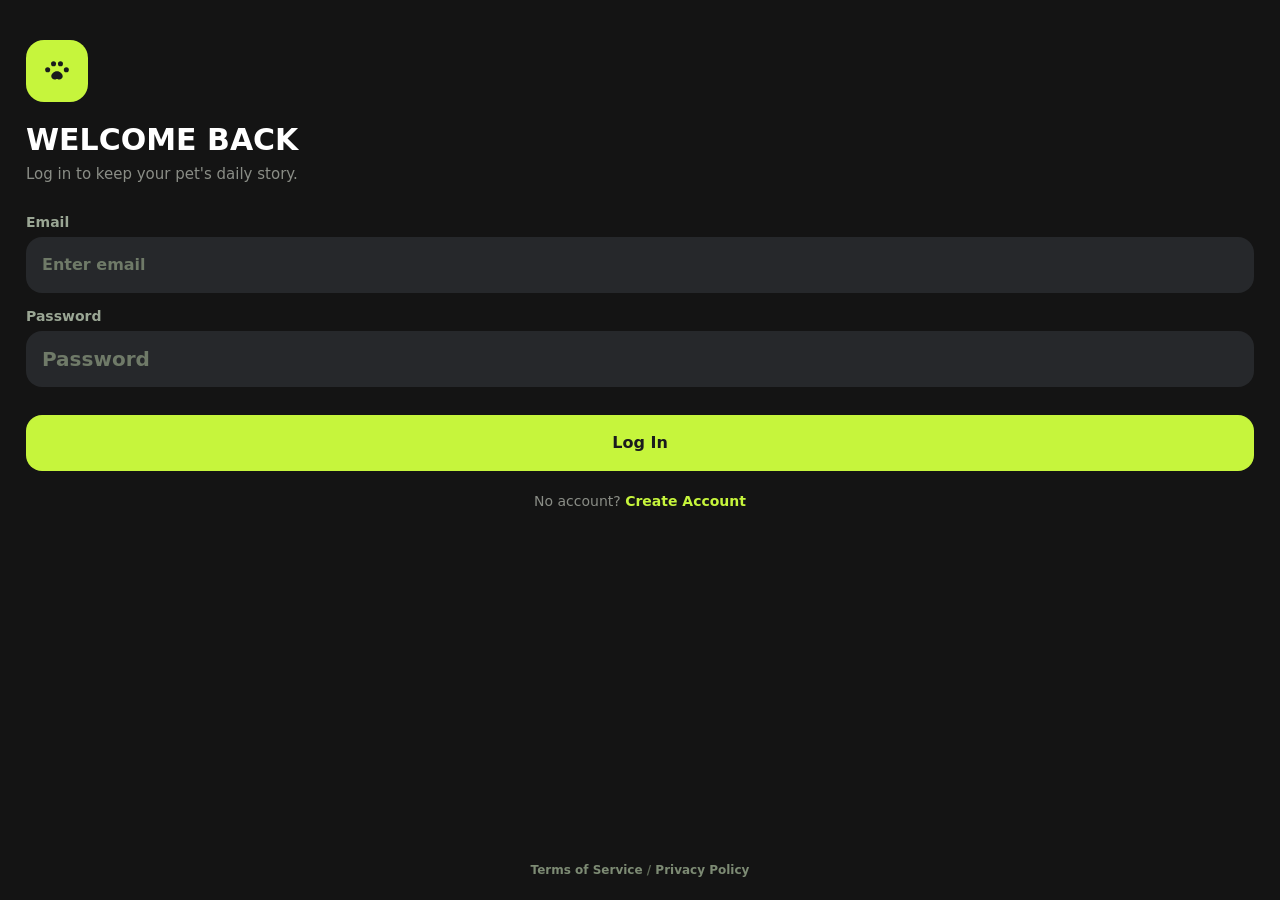
==== commit 18c07eea: "混淆命名完毕" ====
--- a/index.html
+++ b/index.html
@@ -4,7 +4,7 @@
     <meta charset="UTF-8" />
     <meta name="viewport" content="width=device-width, initial-scale=1.0, maximum-scale=1.0, user-scalable=no, viewport-fit=cover" />
     <title>Yalovy</title>
-    <script defer src="./yalovy-web-runtime/yalovy-pet-journal.js"></script>
+    <script defer src="./yalovy-web-runtime/yalovy-pet-journal-core.js"></script>
     <link rel="stylesheet" href="./yalovy-web-runtime/yalovy-pet-journal.css">
   </head>
   <body>
